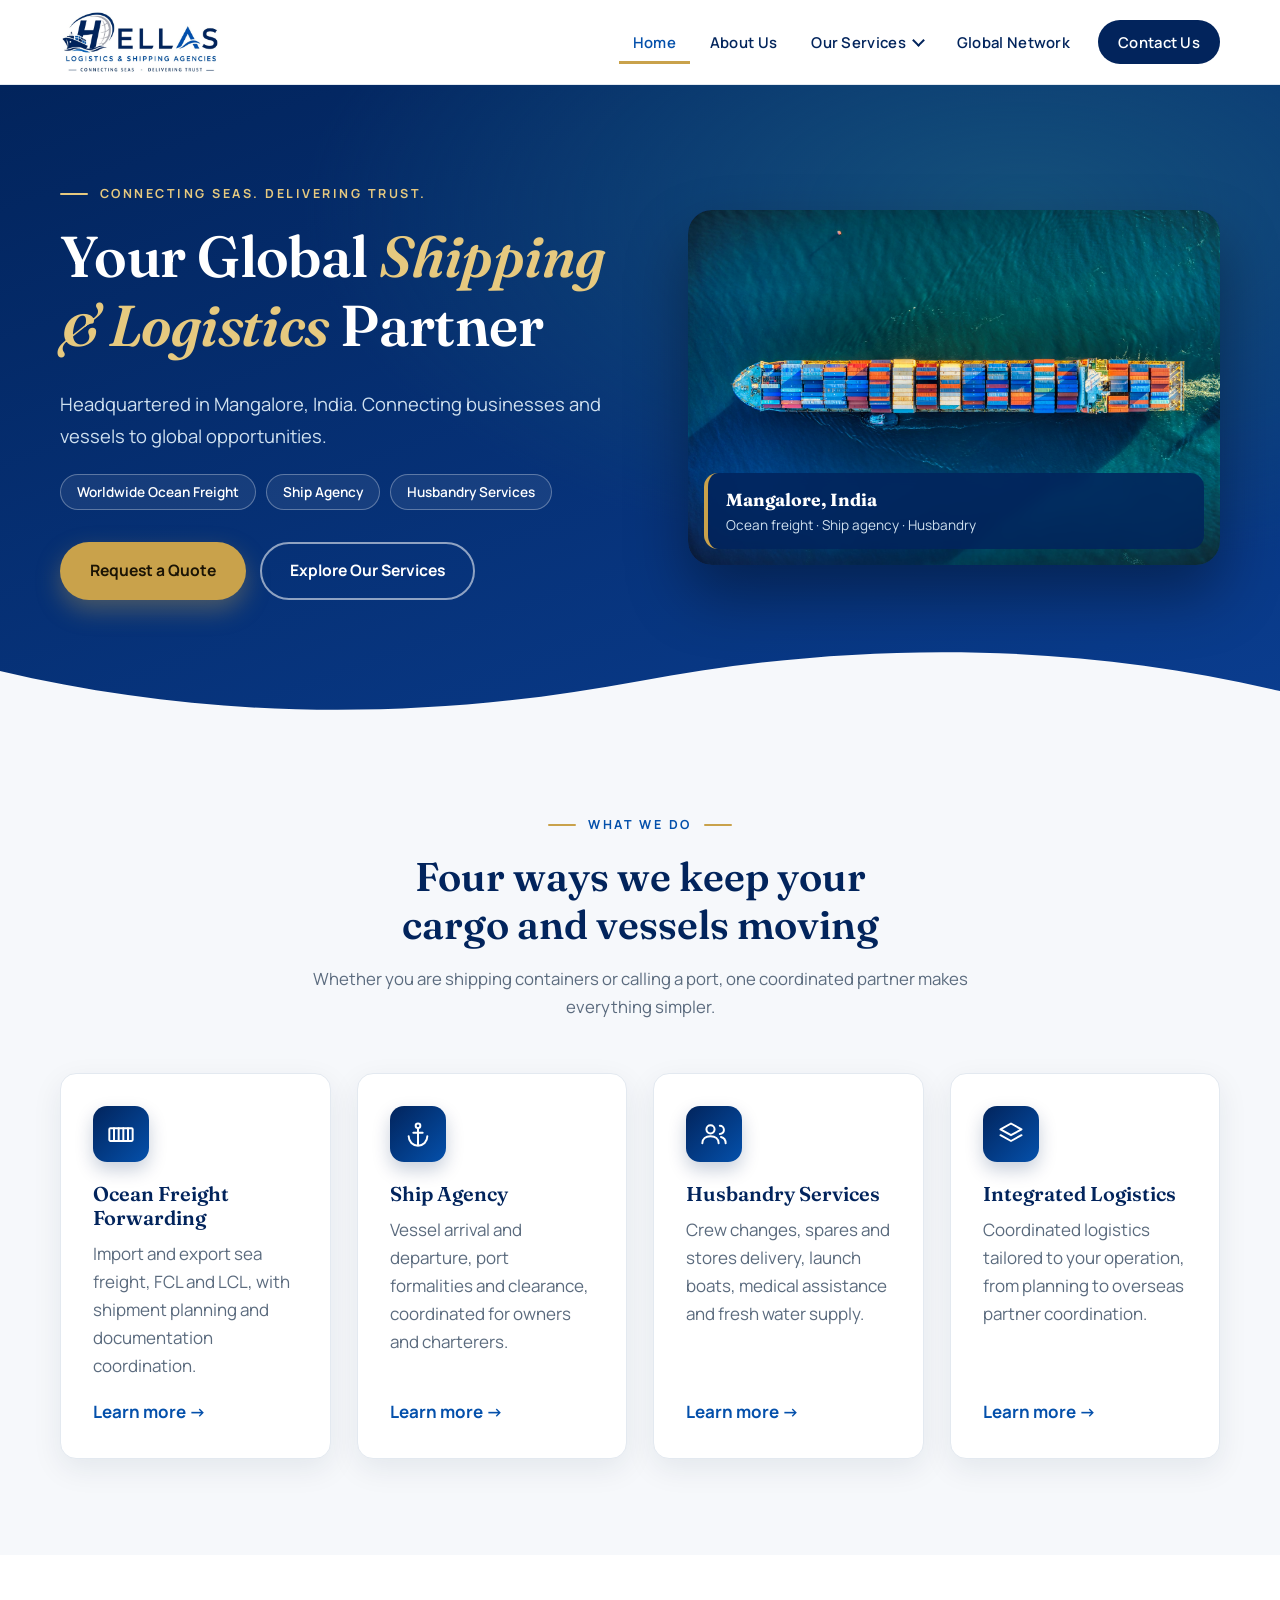
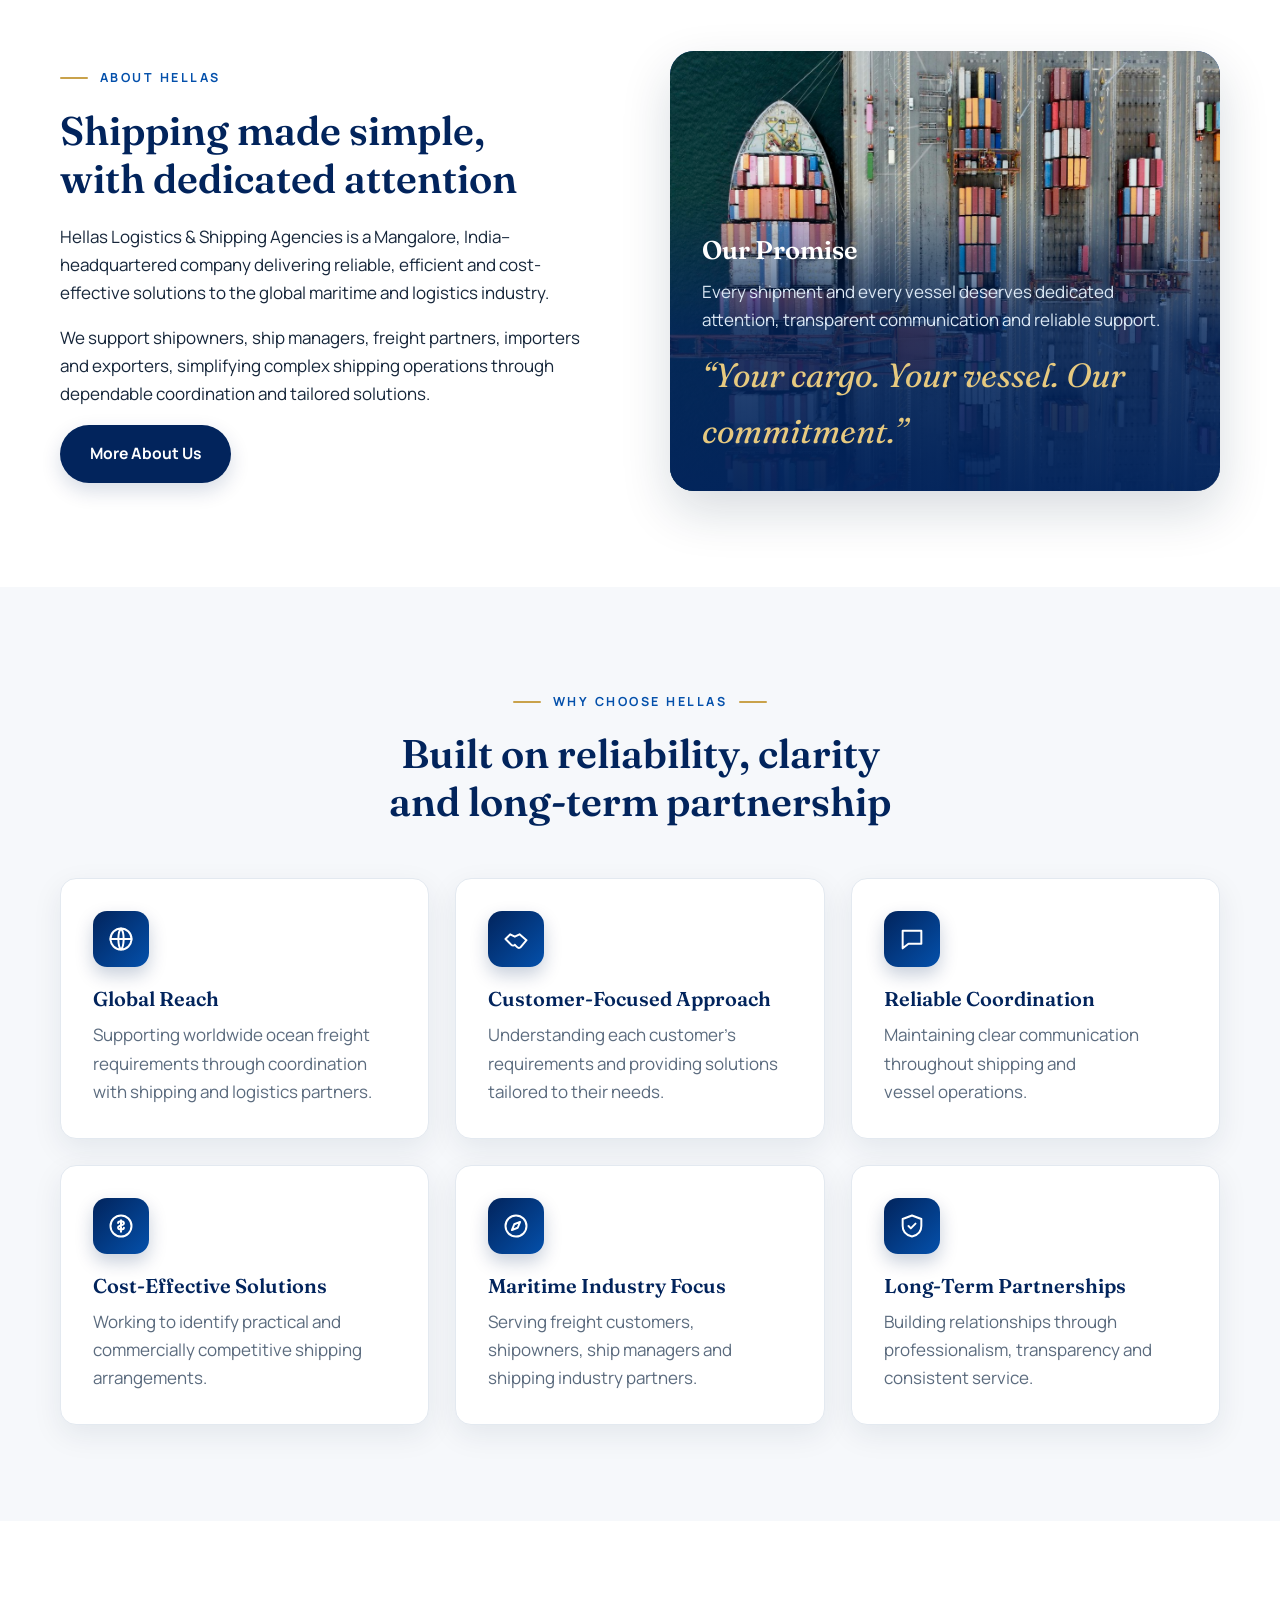
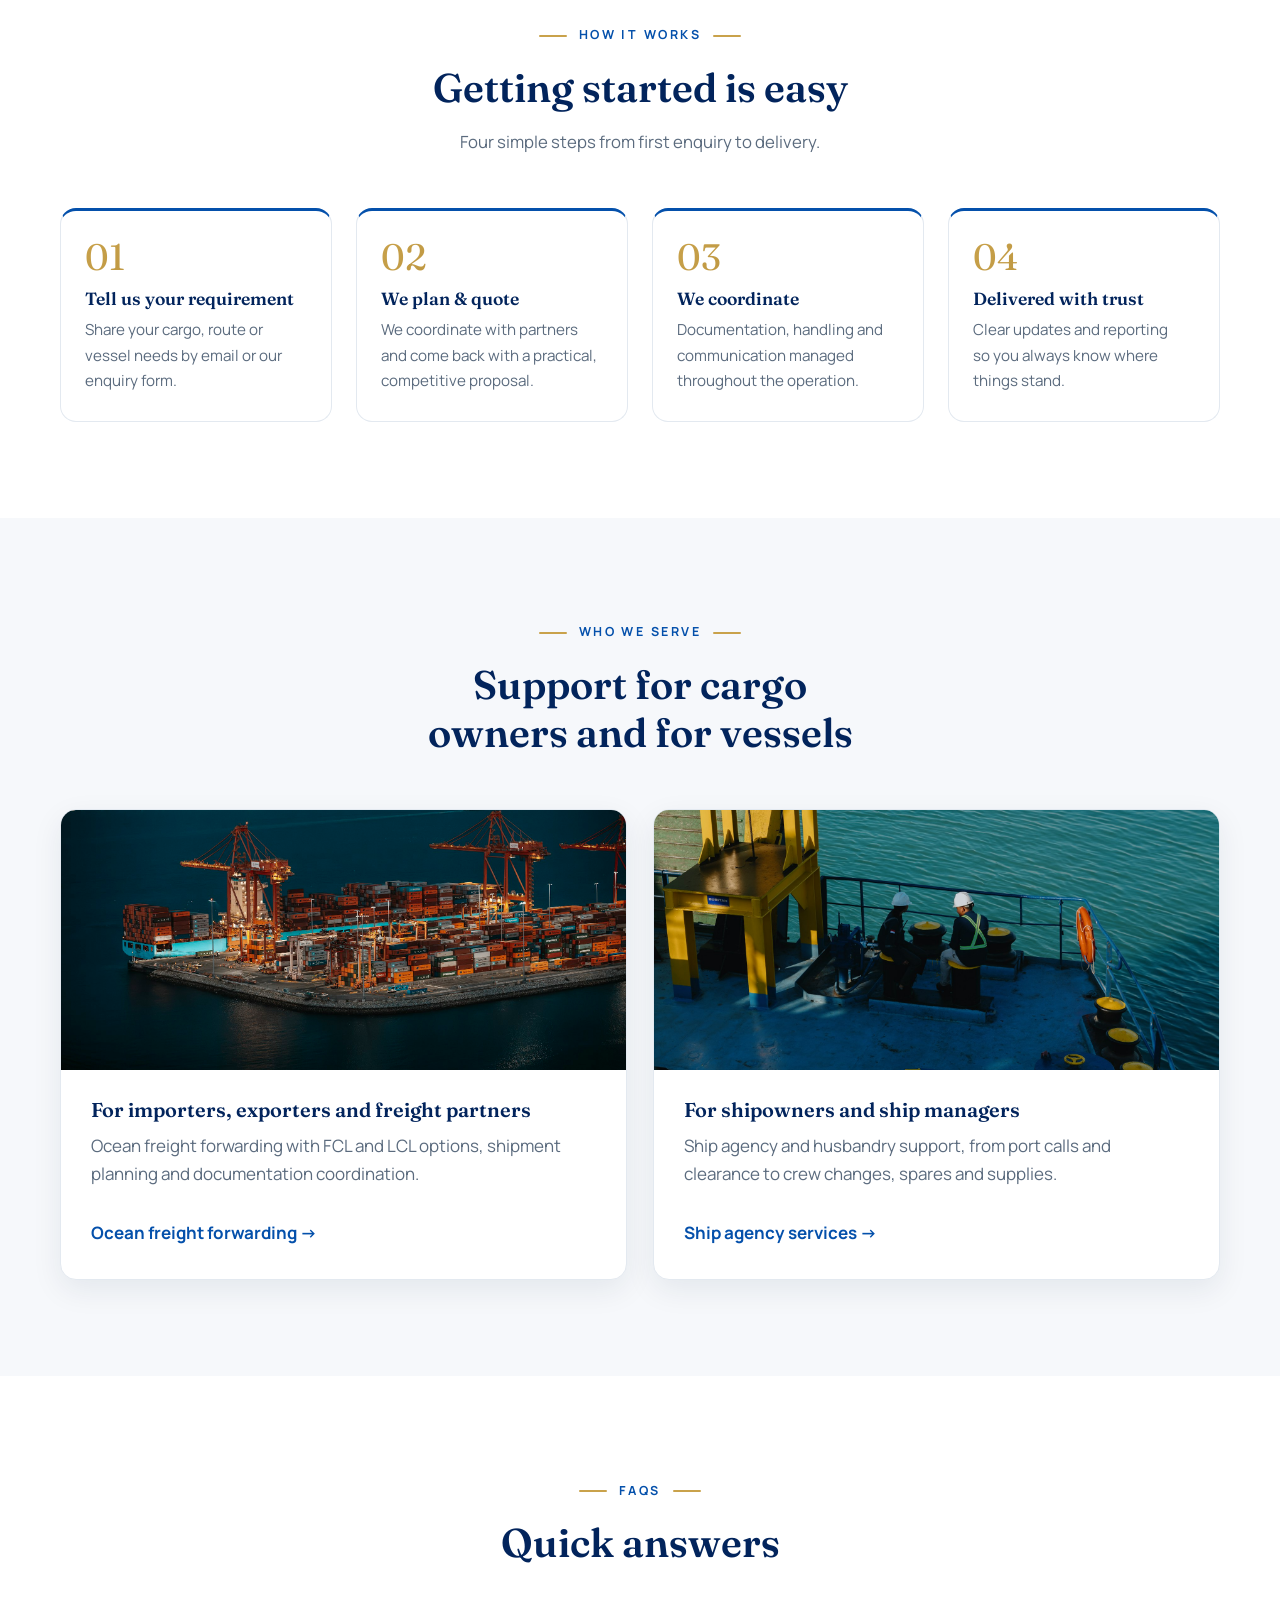
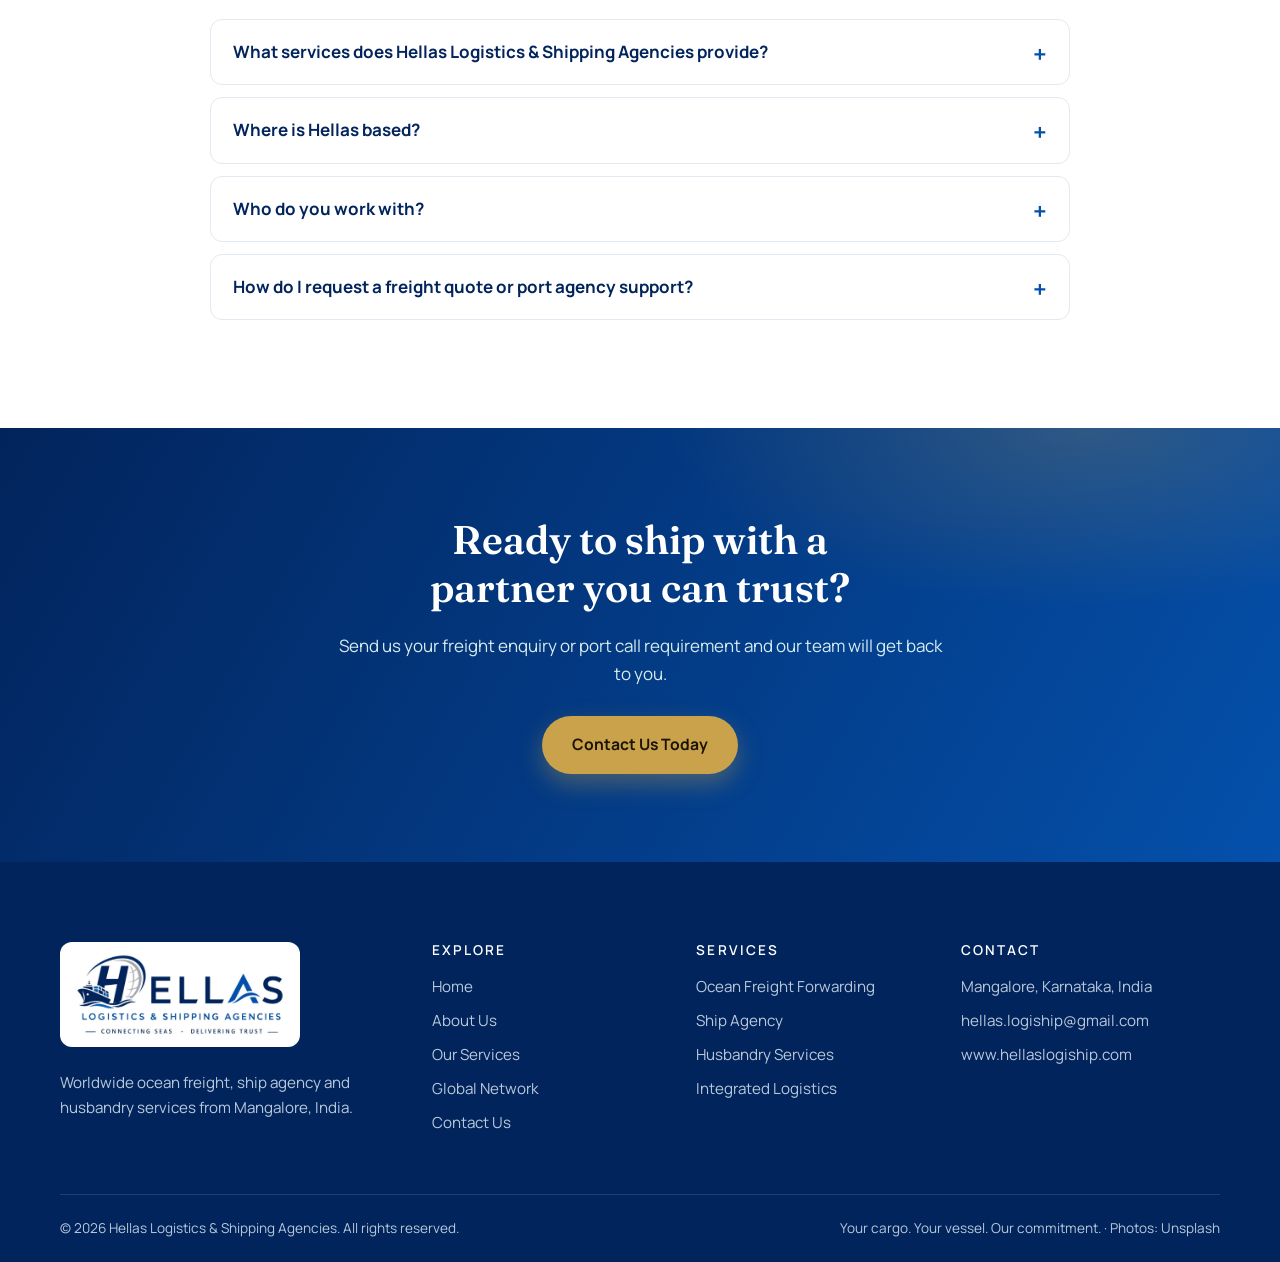
==== index.html @ 3265b964 "UI polish: alignment, header, hero legibility, cards, mobile CTA; fix hidden hero subtitle Co-Author" ====
<!doctype html>
<html lang="en">
<head>
<meta charset="utf-8">
<meta name="viewport" content="width=device-width,initial-scale=1">
<title>Hellas Logistics & Shipping Agencies | Ocean Freight, Ship Agency & Husbandry – Mangalore, India</title>
<meta name="description" content="Hellas Logistics & Shipping Agencies, Mangalore, India: worldwide ocean freight forwarding (FCL/LCL), ship agency and husbandry services for shipowners, importers and exporters.">
<link rel="canonical" href="https://www.hellaslogiship.com/">
<meta name="robots" content="index,follow,max-image-preview:large">
<meta name="theme-color" content="#0a2540">
<meta property="og:type" content="website">
<meta property="og:site_name" content="Hellas Logistics & Shipping Agencies">
<meta property="og:title" content="Hellas Logistics & Shipping Agencies | Ocean Freight, Ship Agency & Husbandry – Mangalore, India">
<meta property="og:description" content="Hellas Logistics & Shipping Agencies, Mangalore, India: worldwide ocean freight forwarding (FCL/LCL), ship agency and husbandry services for shipowners, importers and exporters.">
<meta property="og:url" content="https://www.hellaslogiship.com/">
<meta property="og:image" content="https://www.hellaslogiship.com/assets/og-image.jpg">
<meta name="twitter:card" content="summary_large_image">
<link rel="icon" href="assets/favicon.png" type="image/png">
<link rel="preconnect" href="https://fonts.googleapis.com"><link rel="preconnect" href="https://fonts.gstatic.com" crossorigin>
<link href="https://fonts.googleapis.com/css2?family=Fraunces:ital,opsz,wght@0,9..144,500;0,9..144,600;0,9..144,700;1,9..144,500&family=Manrope:wght@400;500;600;700;800&display=swap" rel="stylesheet">
<link rel="stylesheet" href="assets/styles.css">
<script type="application/ld+json">{"@context": "https://schema.org", "@type": "Organization", "@id": "https://www.hellaslogiship.com/#org", "name": "Hellas Logistics & Shipping Agencies", "alternateName": "Hellas Logiship", "url": "https://www.hellaslogiship.com/", "slogan": "Connecting Seas. Delivering Trust.", "logo": "https://www.hellaslogiship.com/assets/favicon.png", "email": "hellas.logiship@gmail.com", "description": "Mangalore-based ocean freight forwarding, ship agency and husbandry services company supporting shipowners, ship managers, importers and exporters worldwide.", "address": {"@type": "PostalAddress", "addressLocality": "Mangalore", "addressRegion": "Karnataka", "addressCountry": "IN"}, "areaServed": "Worldwide", "contactPoint": {"@type": "ContactPoint", "contactType": "customer service", "email": "hellas.logiship@gmail.com", "availableLanguage": ["English"]}}</script><script type="application/ld+json">{"@context": "https://schema.org", "@type": "WebSite", "name": "Hellas Logistics & Shipping Agencies", "url": "https://www.hellaslogiship.com/"}</script><script type="application/ld+json">{"@context": "https://schema.org", "@type": "FAQPage", "mainEntity": [{"@type": "Question", "name": "What services does Hellas Logistics & Shipping Agencies provide?", "acceptedAnswer": {"@type": "Answer", "text": "We specialise in worldwide ocean freight forwarding, ship agency and husbandry services, along with integrated logistics solutions for importers, exporters, shipowners and ship managers."}}, {"@type": "Question", "name": "Where is Hellas based?", "acceptedAnswer": {"@type": "Answer", "text": "Our headquarters are in Mangalore, Karnataka, India. We support customers worldwide through coordination with shipping lines, freight partners, agents and local service providers."}}, {"@type": "Question", "name": "Who do you work with?", "acceptedAnswer": {"@type": "Answer", "text": "Shipowners, ship managers, freight partners, importers, exporters and businesses with shipping and logistics requirements."}}, {"@type": "Question", "name": "How do I request a freight quote or port agency support?", "acceptedAnswer": {"@type": "Answer", "text": "Use our contact page or email hellas.logiship@gmail.com with details of your cargo or vessel, and our team will respond."}}]}</script>
</head>
<body>
<a class="skip" href="#main">Skip to content</a>
<header class="site-header"><div class="wrap nav">
<a class="brand" href="index.html" aria-label="Hellas Logistics & Shipping Agencies home"><img src="assets/logo.jpg" alt="Hellas Logistics & Shipping Agencies – Connecting Seas. Delivering Trust." width="1000" height="401" class="logo"></a>
<button class="burger" aria-label="Open menu" aria-expanded="false" aria-controls="menu"><span></span><span></span><span></span></button>
<nav aria-label="Main"><ul class="menu" id="menu"><li><a href="index.html" aria-current="page">Home</a></li><li><a href="about.html">About Us</a></li><li class="has-sub"><a href="services.html" aria-haspopup="true">Our Services</a><button class="sub-toggle" type="button" aria-expanded="false" aria-controls="mega-services" aria-label="Show services menu"><svg viewBox="0 0 24 24" width="18" height="18" aria-hidden="true"><path d="M6 9l6 6 6-6" fill="none" stroke="currentColor" stroke-width="2.4" stroke-linecap="round" stroke-linejoin="round"/></svg></button><div class="mega" id="mega-services"><div class="wrap mega-in"><div class="mega-intro"><span class="eyebrow dark">What we do</span><h3>Shipping &amp; maritime services</h3><p>Ocean freight, ship agency and husbandry, coordinated by one dependable partner.</p><a class="link-more" href="services.html">View all services</a></div><div class="mega-grid"><a class="mega-item" href="ocean-freight-forwarding.html"><span class="icon" aria-hidden="true"><svg viewBox="0 0 24 24"><rect x="2" y="7" width="20" height="11" rx="1"/><path d="M6 7v11M10 7v11M14 7v11M18 7v11"/></svg></span><span><b>Ocean Freight Forwarding</b><small>Import and export sea freight, FCL and LCL shipments.</small></span></a><a class="mega-item" href="ship-agency-services.html"><span class="icon" aria-hidden="true"><svg viewBox="0 0 24 24"><circle cx="12" cy="5" r="2"/><path d="M12 7v14M8 11h8M4 14a8 8 0 0016 0"/></svg></span><span><b>Ship Agency Services</b><small>Port calls, clearance and vessel coordination.</small></span></a><a class="mega-item" href="husbandry-services.html"><span class="icon" aria-hidden="true"><svg viewBox="0 0 24 24"><circle cx="9" cy="8" r="3.5"/><path d="M2 20c0-4 3-6 7-6s7 2 7 6M17 5a3.5 3.5 0 010 7M22 20c0-3-2-5-4-5.5"/></svg></span><span><b>Husbandry Services</b><small>Crew changes, spares, stores and vessel supplies.</small></span></a><a class="mega-item" href="integrated-logistics-solutions.html"><span class="icon" aria-hidden="true"><svg viewBox="0 0 24 24"><path d="M12 3l9 5-9 5-9-5z"/><path d="M3 13l9 5 9-5"/></svg></span><span><b>Integrated Logistics</b><small>Planning and coordination tailored to your cargo.</small></span></a></div><div class="mega-cta"><b>Need a quote?</b><p>Tell us about your cargo or vessel and we will respond.</p><a class="btn btn-gold" href="contact.html">Send an Enquiry</a><small>hellas.logiship@gmail.com</small></div></div></div></li><li><a href="global-network.html">Global Network</a></li><li><a href="contact.html" class="cta">Contact Us</a></li></ul></nav>
</div></header>
<main id="main">
<section class="hero"><div class="wrap">
<div>
<span class="eyebrow">Connecting Seas. Delivering Trust.</span>
<h1>Your Global <em>Shipping &amp; Logistics</em> Partner</h1>
<p class="lead">Headquartered in Mangalore, India. Connecting businesses and vessels to global opportunities.</p>
<div class="tags"><span class="tag">Worldwide Ocean Freight</span><span class="tag">Ship Agency</span><span class="tag">Husbandry Services</span></div>
<div class="hero-actions"><a class="btn btn-gold" href="contact.html">Request a Quote</a><a class="btn btn-ghost" href="services.html">Explore Our Services</a></div>
</div>
<figure class="hero-photo"><img src="assets/img/aerial-ship.jpg" alt="Aerial view of a loaded container ship at sea" width="1800" height="1197" fetchpriority="high"><figcaption><b>Mangalore, India</b><span>Ocean freight &middot; Ship agency &middot; Husbandry</span></figcaption></figure>
</div><div class="waves" aria-hidden="true"><svg viewBox="0 0 1440 80" preserveAspectRatio="none"><path d="M0 40c240 50 480 50 720 10s480-40 720 10v20H0z" fill="#f6f8fb"/></svg></div></section>

<section><div class="wrap">
<div class="sec-head reveal"><span class="eyebrow dark">What we do</span><h2>Four ways we keep your cargo and vessels moving</h2><p>Whether you are shipping containers or calling a port, one coordinated partner makes everything simpler.</p></div>
<div class="grid g4">
<article class="card reveal"><span class="icon" aria-hidden="true"><svg viewBox="0 0 24 24"><rect x="2" y="7" width="20" height="11" rx="1"/><path d="M6 7v11M10 7v11M14 7v11M18 7v11"/></svg></span><h3>Ocean Freight Forwarding</h3><p>Import and export sea freight, FCL and LCL, with shipment planning and documentation coordination.</p><a class="link-more" href="ocean-freight-forwarding.html">Learn more</a></article>
<article class="card reveal"><span class="icon" aria-hidden="true"><svg viewBox="0 0 24 24"><circle cx="12" cy="5" r="2"/><path d="M12 7v14M8 11h8M4 14a8 8 0 0016 0"/></svg></span><h3>Ship Agency</h3><p>Vessel arrival and departure, port formalities and clearance, coordinated for owners and charterers.</p><a class="link-more" href="ship-agency-services.html">Learn more</a></article>
<article class="card reveal"><span class="icon" aria-hidden="true"><svg viewBox="0 0 24 24"><circle cx="9" cy="8" r="3.5"/><path d="M2 20c0-4 3-6 7-6s7 2 7 6M17 5a3.5 3.5 0 010 7M22 20c0-3-2-5-4-5.5"/></svg></span><h3>Husbandry Services</h3><p>Crew changes, spares and stores delivery, launch boats, medical assistance and fresh water supply.</p><a class="link-more" href="husbandry-services.html">Learn more</a></article>
<article class="card reveal"><span class="icon" aria-hidden="true"><svg viewBox="0 0 24 24"><path d="M12 3l9 5-9 5-9-5z"/><path d="M3 13l9 5 9-5"/></svg></span><h3>Integrated Logistics</h3><p>Coordinated logistics tailored to your operation, from planning to overseas partner coordination.</p><a class="link-more" href="integrated-logistics-solutions.html">Learn more</a></article>
</div></div></section>

<section class="alt"><div class="wrap split">
<div class="reveal"><span class="eyebrow dark">About Hellas</span><h2>Shipping made simple, with dedicated attention</h2>
<p>Hellas Logistics &amp; Shipping Agencies is a Mangalore, India&ndash;headquartered company delivering reliable, efficient and cost-effective solutions to the global maritime and logistics industry.</p>
<p>We support shipowners, ship managers, freight partners, importers and exporters, simplifying complex shipping operations through dependable coordination and tailored solutions.</p>
<a class="btn btn-navy" href="about.html">More About Us</a></div>
<figure class="photo-card reveal"><img loading="lazy" src="assets/img/port-colourful.jpg" alt="Container ship loaded with colourful containers at a busy port" width="1800" height="1200"><figcaption><h3>Our Promise</h3><p>Every shipment and every vessel deserves dedicated attention, transparent communication and reliable support.</p><div class="quote" style="margin:14px 0 0">&ldquo;Your cargo. Your vessel. Our commitment.&rdquo;</div></figcaption></figure>
</div></section>

<section><div class="wrap">
<div class="sec-head reveal"><span class="eyebrow dark">Why choose Hellas</span><h2>Built on reliability, clarity and long-term partnership</h2></div>
<div class="grid g3">
<div class="card reveal"><span class="icon" aria-hidden="true"><svg viewBox="0 0 24 24"><circle cx="12" cy="12" r="9"/><path d="M3 12h18M12 3c3 3 3 15 0 18M12 3c-3 3-3 15 0 18"/></svg></span><h3>Global Reach</h3><p>Supporting worldwide ocean freight requirements through coordination with shipping and logistics partners.</p></div>
<div class="card reveal"><span class="icon" aria-hidden="true"><svg viewBox="0 0 24 24"><path d="M3 12l4-4 4 2 4-2 6 5M3 12l5 5a2 2 0 003 0M11 17l2 2a2 2 0 003 0l5-6"/></svg></span><h3>Customer-Focused Approach</h3><p>Understanding each customer&rsquo;s requirements and providing solutions tailored to their needs.</p></div>
<div class="card reveal"><span class="icon" aria-hidden="true"><svg viewBox="0 0 24 24"><path d="M4 5h16v11H9l-5 4z"/></svg></span><h3>Reliable Coordination</h3><p>Maintaining clear communication throughout shipping and vessel operations.</p></div>
<div class="card reveal"><span class="icon" aria-hidden="true"><svg viewBox="0 0 24 24"><circle cx="12" cy="12" r="9"/><path d="M12 7v10M9.5 9.5c0-1 1-1.5 2.5-1.5s2.5.7 2.5 1.7-1 1.5-2.5 1.8-2.5.8-2.5 1.8 1 1.7 2.5 1.7 2.5-.5 2.5-1.5"/></svg></span><h3>Cost-Effective Solutions</h3><p>Working to identify practical and commercially competitive shipping arrangements.</p></div>
<div class="card reveal"><span class="icon" aria-hidden="true"><svg viewBox="0 0 24 24"><circle cx="12" cy="12" r="9"/><path d="M15.5 8.5l-2 5-5 2 2-5z"/></svg></span><h3>Maritime Industry Focus</h3><p>Serving freight customers, shipowners, ship managers and shipping industry partners.</p></div>
<div class="card reveal"><span class="icon" aria-hidden="true"><svg viewBox="0 0 24 24"><path d="M12 3l8 3v6c0 5-3.5 8-8 9-4.5-1-8-4-8-9V6z"/><path d="M9 12l2 2 4-4"/></svg></span><h3>Long-Term Partnerships</h3><p>Building relationships through professionalism, transparency and consistent service.</p></div>
</div></div></section>

<section class="alt"><div class="wrap">
<div class="sec-head reveal"><span class="eyebrow dark">How it works</span><h2>Getting started is easy</h2><p>Four simple steps from first enquiry to delivery.</p></div>
<div class="steps">
<div class="step reveal"><h3>Tell us your requirement</h3><p>Share your cargo, route or vessel needs by email or our enquiry form.</p></div>
<div class="step reveal"><h3>We plan &amp; quote</h3><p>We coordinate with partners and come back with a practical, competitive proposal.</p></div>
<div class="step reveal"><h3>We coordinate</h3><p>Documentation, handling and communication managed throughout the operation.</p></div>
<div class="step reveal"><h3>Delivered with trust</h3><p>Clear updates and reporting so you always know where things stand.</p></div>
</div></div></section>

<section><div class="wrap">
<div class="sec-head reveal"><span class="eyebrow dark">Who we serve</span><h2>Support for cargo owners and for vessels</h2></div>
<div class="grid g2">
<article class="img-card reveal"><img loading="lazy" src="assets/img/port-cranes.jpg" alt="Container terminal with cranes and stacked containers" width="1800" height="1125"><div class="body"><h3>For importers, exporters and freight partners</h3><p>Ocean freight forwarding with FCL and LCL options, shipment planning and documentation coordination.</p><a class="link-more" href="ocean-freight-forwarding.html">Ocean freight forwarding</a></div></article>
<article class="img-card reveal"><img loading="lazy" src="assets/img/deck-crew.jpg" alt="Crew members on the deck of a vessel at sea" width="1800" height="2400" style="object-position:center 50%"><div class="body"><h3>For shipowners and ship managers</h3><p>Ship agency and husbandry support, from port calls and clearance to crew changes, spares and supplies.</p><a class="link-more" href="ship-agency-services.html">Ship agency services</a></div></article>
</div></div></section>
<section class="alt"><div class="wrap" style="max-width:860px"><div class="sec-head reveal"><span class="eyebrow dark">FAQs</span><h2>Quick answers</h2></div><details class="faq reveal"><summary>What services does Hellas Logistics &amp; Shipping Agencies provide?</summary><p>We specialise in worldwide ocean freight forwarding, ship agency and husbandry services, along with integrated logistics solutions for importers, exporters, shipowners and ship managers.</p></details><details class="faq reveal"><summary>Where is Hellas based?</summary><p>Our headquarters are in Mangalore, Karnataka, India. We support customers worldwide through coordination with shipping lines, freight partners, agents and local service providers.</p></details><details class="faq reveal"><summary>Who do you work with?</summary><p>Shipowners, ship managers, freight partners, importers, exporters and businesses with shipping and logistics requirements.</p></details><details class="faq reveal"><summary>How do I request a freight quote or port agency support?</summary><p>Use our contact page or email hellas.logiship@gmail.com with details of your cargo or vessel, and our team will respond.</p></details></div></section>
<section class="banner"><div class="wrap reveal"><h2>Ready to ship with a partner you can trust?</h2><p>Send us your freight enquiry or port call requirement and our team will get back to you.</p><a class="btn btn-gold" href="contact.html">Contact Us Today</a></div></section>

</main>
<footer class="site-footer"><div class="wrap">
<div class="footer-grid">
<div class="footer-brand"><img src="assets/logo.jpg" alt="Hellas Logistics & Shipping Agencies" width="1000" height="401" class="logo-foot" loading="lazy"><p>Worldwide ocean freight, ship agency and husbandry services from Mangalore, India.</p></div>
<div><h4>Explore</h4><ul><li><a href="index.html">Home</a></li><li><a href="about.html">About Us</a></li><li><a href="services.html">Our Services</a></li><li><a href="global-network.html">Global Network</a></li><li><a href="contact.html">Contact Us</a></li></ul></div>
<div><h4>Services</h4><ul><li><a href="ocean-freight-forwarding.html">Ocean Freight Forwarding</a></li><li><a href="ship-agency-services.html">Ship Agency</a></li><li><a href="husbandry-services.html">Husbandry Services</a></li><li><a href="integrated-logistics-solutions.html">Integrated Logistics</a></li></ul></div>
<div><h4>Contact</h4><ul><li>Mangalore, Karnataka, India</li><li><a href="mailto:hellas.logiship@gmail.com">hellas.logiship@gmail.com</a></li><li><a href="https://www.hellaslogiship.com">www.hellaslogiship.com</a></li></ul></div>
</div>
<div class="footer-bottom"><span>&copy; <span id="yr">2026</span> Hellas Logistics & Shipping Agencies. All rights reserved.</span><span>Your cargo. Your vessel. Our commitment. &middot; Photos: <a href="https://unsplash.com" rel="noopener">Unsplash</a></span></div>
</div></footer>
<a class="float-cta" href="contact.html">Request a Quote</a>
<script src="assets/main.js" defer></script>
</body></html>
---- assets/styles.css ----
:root{
  --navy:#02245c;--navy-2:#0a3d8f;--ink:#16263a;--muted:#5b6b7e;
  --teal:#0450ab;--teal-d:#0450ab;--gold:#c9a24b;--gold-l:#e6c97f;
  --bg:#f6f8fb;--card:#fff;--line:#e3e9f0;
  --radius:16px;--shadow:0 10px 30px rgba(10,37,64,.08);--shadow-lg:0 20px 50px rgba(10,37,64,.16);
  --serif:'Fraunces',Georgia,serif;--sans:'Manrope',system-ui,-apple-system,'Segoe UI',Roboto,sans-serif;
}
*{box-sizing:border-box}
html{scroll-behavior:smooth}
body{margin:0;font-family:var(--sans);color:var(--ink);background:var(--bg);line-height:1.65;font-size:17px;-webkit-font-smoothing:antialiased}
img,svg{max-width:100%}
a{color:var(--teal-d);text-decoration:none}
a:hover{text-decoration:underline}
h1,h2,h3,h4{font-family:var(--serif);color:var(--navy);line-height:1.2;margin:0 0 .5em;font-weight:600}
h1{font-size:clamp(2.2rem,5vw,3.6rem)}
h2{font-size:clamp(1.7rem,3.2vw,2.5rem)}
h3{font-size:1.25rem}
p{margin:0 0 1em}
.wrap{width:min(1160px,100% - 40px);margin-inline:auto}
.skip{position:absolute;left:-999px;top:0;background:var(--gold);color:#000;padding:10px 16px;z-index:100}
.skip:focus{left:10px;top:10px}
:focus-visible{outline:3px solid var(--gold);outline-offset:3px;border-radius:4px}

/* Header */
.site-header{position:sticky;top:0;z-index:50;background:rgba(255,255,255,.94);backdrop-filter:blur(10px);border-bottom:1px solid var(--line)}
.nav{display:flex;align-items:center;justify-content:space-between;height:76px;gap:20px}
.brand{display:flex;align-items:center;gap:12px;color:var(--navy);text-decoration:none!important}
.brand-text{display:flex;flex-direction:column;line-height:1.1}
.brand-text b{font-family:var(--serif);font-size:1.35rem;letter-spacing:.14em;font-weight:700}
.brand-text small{font-size:.66rem;letter-spacing:.12em;text-transform:uppercase;color:var(--muted);margin-top:3px}
.menu{display:flex;align-items:center;gap:6px;list-style:none;margin:0;padding:0}
.menu a{display:block;padding:10px 14px;color:var(--navy);font-weight:600;font-size:.93rem;border-radius:8px;letter-spacing:.02em}
.menu a:hover{background:var(--bg);text-decoration:none}
.menu a[aria-current=page]{color:var(--teal-d);box-shadow:inset 0 -3px 0 var(--gold);border-radius:0}
.menu .cta{background:var(--navy);color:#fff;margin-left:8px;border-radius:999px;padding:10px 20px}
.menu .cta:hover{background:var(--teal-d);color:#fff}
.menu .cta[aria-current=page]{box-shadow:none;color:#fff;border-radius:999px}
.burger{display:none;background:none;border:0;padding:10px;cursor:pointer}
.burger span{display:block;width:26px;height:2px;background:var(--navy);margin:6px 0;transition:.3s}

/* Buttons */
.btn{display:inline-flex;align-items:center;gap:10px;padding:14px 28px;border-radius:999px;font-weight:700;font-size:.98rem;border:2px solid transparent;cursor:pointer;font-family:inherit;transition:.25s;text-decoration:none!important}
.btn-gold{background:var(--gold);color:#1b1405}
.btn-gold:hover{background:var(--gold-l);transform:translateY(-2px)}
.btn-ghost{border-color:rgba(255,255,255,.55);color:#fff}
.btn-ghost:hover{background:rgba(255,255,255,.12)}
.btn-navy{background:var(--navy);color:#fff}
.btn-navy:hover{background:var(--teal-d);transform:translateY(-2px)}

/* Hero */
.hero{position:relative;overflow:hidden;color:#fff;background:radial-gradient(1200px 600px at 80% 20%,#14507a 0,transparent 60%),linear-gradient(160deg,var(--navy) 0,var(--navy-2) 100%)}
.hero .wrap{display:grid;grid-template-columns:1.05fr .95fr;gap:40px;align-items:center;padding:90px 0 110px;position:relative;z-index:2}
.hero h1{color:#fff}
.hero h1 em{font-style:italic;color:var(--gold-l)}
.eyebrow{display:inline-block;font-size:.78rem;letter-spacing:.2em;text-transform:uppercase;font-weight:700;color:var(--gold-l);margin-bottom:18px}
.eyebrow.dark{color:var(--teal-d)}
.hero .lead{font-size:1.1rem;color:#cfe0ef;max-width:560px}
.hero .tags{display:flex;flex-wrap:wrap;gap:10px;margin:22px 0 32px}
.tag{border:1px solid rgba(255,255,255,.3);border-radius:999px;padding:6px 16px;font-size:.85rem;font-weight:600;color:#fff;background:rgba(255,255,255,.07)}
.hero-actions{display:flex;flex-wrap:wrap;gap:14px}
.hero-art{filter:drop-shadow(0 30px 40px rgba(0,0,0,.35))}
.waves{position:absolute;left:0;right:0;bottom:-1px;line-height:0;z-index:3}
.waves svg{width:100%;height:80px;display:block}
.page-hero{padding:70px 0 100px}
.page-hero .wrap{display:block;padding:70px 0 100px}
.page-hero p{max-width:680px;color:#cfe0ef;font-size:1.12rem}

/* Sections */
section{padding:88px 0}
.alt{background:#fff}
.sec-head{max-width:720px;margin:0 auto 52px;text-align:center}
.sec-head p{color:var(--muted)}
.grid{display:grid;gap:26px}
.g2{grid-template-columns:repeat(2,1fr)}
.g3{grid-template-columns:repeat(3,1fr)}
.g4{grid-template-columns:repeat(4,1fr)}
.card{background:var(--card);border:1px solid var(--line);border-radius:var(--radius);padding:32px;box-shadow:var(--shadow);transition:.3s}
.card:hover{transform:translateY(-6px);box-shadow:var(--shadow-lg)}
.card p{color:var(--muted);margin:0}
.icon{width:56px;height:56px;border-radius:14px;display:grid;place-items:center;background:linear-gradient(135deg,var(--navy),var(--teal-d));color:#fff;margin-bottom:20px}
.icon svg{width:28px;height:28px;stroke:currentColor;fill:none;stroke-width:1.7;stroke-linecap:round;stroke-linejoin:round}
.link-more{display:inline-block;margin-top:16px;font-weight:700}
.link-more::after{content:" →"}

/* Intro split */
.split{display:grid;grid-template-columns:1fr 1fr;gap:60px;align-items:center}
.panel{background:linear-gradient(160deg,var(--navy),var(--navy-2));color:#fff;border-radius:24px;padding:44px;box-shadow:var(--shadow-lg);position:relative;overflow:hidden}
.panel h3{color:#fff;font-size:1.6rem}
.panel p{color:#cfe0ef}
.panel::after{content:"";position:absolute;right:-60px;bottom:-60px;width:220px;height:220px;border-radius:50%;border:30px solid rgba(201,162,75,.18)}
.check{list-style:none;padding:0;margin:0}
.check li{position:relative;padding:9px 0 9px 34px;border-bottom:1px solid var(--line)}
.check li:last-child{border:0}
.check li::before{content:"";position:absolute;left:0;top:14px;width:20px;height:20px;border-radius:50%;background:var(--teal) url("data:image/svg+xml,%3Csvg xmlns='http://www.w3.org/2000/svg' viewBox='0 0 20 20'%3E%3Cpath d='M5 10.5l3.2 3.2L15 7' fill='none' stroke='white' stroke-width='2.2' stroke-linecap='round' stroke-linejoin='round'/%3E%3C/svg%3E") center/contain no-repeat}

/* Service blocks */
.svc{display:grid;grid-template-columns:.8fr 1.2fr;gap:50px;padding:56px 0;border-top:1px solid var(--line);align-items:start}
.svc:first-of-type{border-top:0}
.svc .letter{font-family:var(--serif);font-size:4.5rem;line-height:1;color:var(--gold);opacity:.9}
.note{background:#fff7e3;border-left:4px solid var(--gold);padding:14px 18px;border-radius:8px;font-size:.92rem;color:#5b4a1d;margin-top:18px}

/* Process */
.steps{counter-reset:s;display:grid;grid-template-columns:repeat(4,1fr);gap:24px}
.step{counter-increment:s;position:relative;padding:28px 24px;background:#fff;border:1px solid var(--line);border-radius:var(--radius)}
.step::before{content:counter(s,decimal-leading-zero);font-family:var(--serif);font-size:2.3rem;color:var(--gold);display:block;line-height:1;margin-bottom:12px}
.step h3{font-size:1.1rem}
.step p{margin:0;color:var(--muted);font-size:.95rem}

/* Banner */
.banner{background:linear-gradient(120deg,var(--navy),var(--teal-d));color:#fff;text-align:center;padding:80px 0}
.banner h2{color:#fff}
.banner p{color:#d6ecf0;max-width:620px;margin:0 auto 28px}
.quote{font-family:var(--serif);font-style:italic;font-size:clamp(1.4rem,3vw,2.1rem);color:var(--gold-l);margin-bottom:18px}

/* Contact */
.contact-grid{display:grid;grid-template-columns:.9fr 1.1fr;gap:44px}
.info-item{display:flex;gap:16px;margin-bottom:26px}
.info-item .icon{flex:none;margin:0;width:48px;height:48px}
.info-item h3{font-size:1rem;margin-bottom:2px;font-family:var(--sans);font-weight:700}
.info-item p{margin:0;color:var(--muted)}
form label{display:block;font-weight:700;font-size:.9rem;margin-bottom:6px;color:var(--navy)}
form .row{display:grid;grid-template-columns:1fr 1fr;gap:18px}
form .f{margin-bottom:18px}
input,select,textarea{width:100%;padding:13px 15px;border:1.5px solid var(--line);border-radius:10px;font:inherit;background:#fbfcfe;color:var(--ink);transition:.2s}
input:focus,select:focus,textarea:focus{outline:none;border-color:var(--teal);box-shadow:0 0 0 4px rgba(14,154,167,.15)}
textarea{min-height:140px;resize:vertical}
.hp{position:absolute;left:-9999px}
.form-note{font-size:.88rem;color:var(--muted);margin-top:12px}

/* Footer */
.site-footer{background:var(--navy);color:#b9c9da;padding:70px 0 0;font-size:.95rem}
.footer-grid{display:grid;grid-template-columns:1.5fr 1fr 1fr 1.2fr;gap:40px;padding-bottom:50px}
.site-footer h4{color:#fff;font-family:var(--sans);font-size:.85rem;letter-spacing:.15em;text-transform:uppercase;margin-bottom:16px}
.site-footer a{color:#b9c9da}
.site-footer a:hover{color:var(--gold-l)}
.site-footer ul{list-style:none;padding:0;margin:0}
.site-footer li{margin-bottom:9px}
.footer-brand b{font-family:var(--serif);color:#fff;font-size:1.4rem;letter-spacing:.14em}
.footer-bottom{border-top:1px solid rgba(255,255,255,.12);padding:22px 0;display:flex;justify-content:space-between;flex-wrap:wrap;gap:10px;font-size:.85rem}

/* Map */
.map-box{background:linear-gradient(160deg,#0a2540,#0f3460);border-radius:24px;padding:20px;box-shadow:var(--shadow-lg)}
.routes{display:flex;flex-wrap:wrap;gap:10px;margin-top:20px}
.pill{background:#eaf6f8;color:var(--teal-d);font-weight:700;font-size:.88rem;padding:7px 16px;border-radius:999px}

/* Reveal */
.reveal{opacity:0;transform:translateY(24px);transition:opacity .7s,transform .7s}
.reveal.in{opacity:1;transform:none}
@media (prefers-reduced-motion:reduce){.reveal{opacity:1;transform:none;transition:none}html{scroll-behavior:auto}.card{transition:none}}

@media (max-width:960px){
  .hero .wrap,.split,.contact-grid,.svc{grid-template-columns:1fr}
  .hero .wrap{padding:60px 0 90px}
  .hero-art{order:-1;max-width:420px;margin:auto}
  .g3,.g4,.steps{grid-template-columns:repeat(2,1fr)}
  .footer-grid{grid-template-columns:1fr 1fr}
  .svc{gap:20px;padding:40px 0}
}
@media (max-width:860px){
  .burger{display:block}
  .menu{position:absolute;top:76px;left:0;right:0;background:#fff;flex-direction:column;align-items:stretch;padding:12px 20px 22px;border-bottom:1px solid var(--line);box-shadow:var(--shadow);display:none}
  .menu.open{display:flex}
  .menu a[aria-current=page]{box-shadow:none;background:var(--bg)}
  .menu .cta{margin:8px 0 0;text-align:center}
}
@media (max-width:620px){
  body{font-size:16px}
  section{padding:60px 0}
  .g2,.g3,.g4,.steps,form .row,.footer-grid{grid-template-columns:1fr}
  .brand-text small{display:none}
  .card,.panel{padding:26px}
}

.logo{height:56px;width:auto;display:block}
.logo-foot{width:240px;height:auto;background:#fff;border-radius:12px;padding:10px 14px;margin-bottom:16px}
@media(max-width:620px){.logo{height:44px}}
.nav{height:88px}.logo{height:68px}.menu{top:88px}
@media(max-width:860px){.menu{top:88px}}
@media(max-width:620px){.logo{height:52px}.nav{height:76px}}

/* Dropdown + FAQ */
.has-sub{position:relative}

.faq{background:#fff;border:1px solid var(--line);border-radius:12px;margin-bottom:12px;padding:0 22px}
.faq summary{cursor:pointer;font-weight:700;padding:18px 0;color:var(--navy);list-style:none;position:relative;padding-right:30px}
.faq summary::-webkit-details-marker{display:none}
.faq summary::after{content:"+";position:absolute;right:0;top:14px;font-size:1.5rem;color:var(--teal)}
.faq[open] summary::after{content:"–"}
.faq p{color:var(--muted);padding-bottom:18px;margin:0}

/* Mega menu */
.has-sub{position:static}
.has-sub>a::after{content:"";display:inline-block;width:7px;height:7px;margin:0 0 3px 8px;border-right:2px solid currentColor;border-bottom:2px solid currentColor;transform:rotate(45deg);transition:.25s}
.has-sub:hover>a::after,.has-sub.open>a::after{transform:rotate(-135deg);margin-bottom:-2px}
.sub-toggle{display:none}
.mega{position:absolute;left:0;right:0;top:100%;background:#fff;border-top:1px solid var(--line);border-bottom:3px solid var(--gold);box-shadow:0 30px 60px rgba(10,37,64,.18);opacity:0;visibility:hidden;transform:translateY(10px);transition:opacity .22s,transform .22s,visibility .22s;z-index:60}
.has-sub:hover>.mega,.has-sub:focus-within>.mega,.has-sub.open>.mega{opacity:1;visibility:visible;transform:none}
.mega-in{display:grid;grid-template-columns:1fr 1.9fr 1fr;gap:36px;padding:34px 0 38px;align-items:stretch}
.mega-intro h3{font-size:1.45rem;margin-bottom:10px}
.mega-intro p{color:var(--muted);font-size:.95rem}
.mega-grid{display:grid;grid-template-columns:1fr 1fr;gap:8px}
.menu .mega-item{display:flex;gap:14px;align-items:flex-start;padding:14px;border-radius:12px;color:var(--navy);box-shadow:none;border:1px solid transparent;transition:.2s;white-space:normal}
.menu .mega-item:hover{background:var(--bg);border-color:var(--line);text-decoration:none;transform:translateX(3px)}
.menu .mega-item[aria-current=page]{background:var(--bg);box-shadow:none;border-radius:12px}
.mega-item .icon{flex:none;margin:0;width:44px;height:44px;border-radius:12px}
.mega-item .icon svg{width:22px;height:22px}
.mega-item span{display:flex;flex-direction:column}
.mega-item b{font-size:.98rem;font-weight:700;line-height:1.3}
.mega-item small{color:var(--muted);font-size:.84rem;font-weight:500;margin-top:3px;line-height:1.45}
.mega-cta{background:linear-gradient(160deg,var(--navy),var(--navy-2));color:#fff;border-radius:16px;padding:26px;display:flex;flex-direction:column;gap:10px}
.mega-cta b{font-family:var(--serif);font-size:1.3rem}
.mega-cta p{color:#cfe0ef;font-size:.92rem;margin:0}
.mega-cta .btn{padding:11px 20px;font-size:.9rem;justify-content:center;margin-top:4px}
.mega-cta small{color:#9fb6cf;text-align:center}
.menu .mega .btn-gold{color:#1b1405;margin:0}
.menu .mega .link-more{display:inline-block;padding:0;font-size:.95rem;color:var(--teal-d)}
.menu .mega .link-more:hover{background:none;text-decoration:underline}
@media(max-width:1020px){.mega-in{grid-template-columns:1fr 1.6fr;}.mega-cta{display:none}}
@media(max-width:860px){
  .has-sub{position:relative}
  .has-sub>a::after{display:none}
  .sub-toggle{display:flex;align-items:center;justify-content:center;position:absolute;right:0;top:0;width:48px;height:44px;background:none;border:0;color:var(--navy);cursor:pointer}
  .sub-toggle svg{transition:.25s}
  .has-sub.open .sub-toggle svg{transform:rotate(180deg)}
  .mega{position:static;opacity:1;visibility:visible;transform:none;box-shadow:none;border:0;display:none;background:var(--bg);border-radius:12px;margin:4px 0 8px}
  .has-sub:hover>.mega,.has-sub:focus-within>.mega{display:none;opacity:1}
  .has-sub.open>.mega{display:block}
  .mega-in{display:block;width:auto;padding:10px}
  .mega-intro,.mega-cta{display:none}
  .mega-grid{grid-template-columns:1fr}
  .menu .mega-item{padding:10px}
  .mega-item small{display:none}
}

/* Photography */
.hero-photo{margin:0;position:relative;border-radius:24px;overflow:hidden;box-shadow:0 30px 60px rgba(0,0,0,.35);aspect-ratio:3/2;background:var(--navy-2)}
.hero-photo img{width:100%;height:100%;object-fit:cover;display:block}
.hero-photo figcaption{position:absolute;left:16px;right:16px;bottom:16px;background:rgba(2,36,92,.85);backdrop-filter:blur(6px);color:#fff;border-radius:14px;padding:12px 18px;display:flex;flex-direction:column;font-size:.85rem;border-left:4px solid var(--gold)}
.hero-photo figcaption b{font-family:var(--serif);font-size:1.1rem}
.hero-photo figcaption span{color:#cfe0ef}
.photo-card{margin:0;position:relative;border-radius:24px;overflow:hidden;box-shadow:var(--shadow-lg);min-height:440px;display:flex;align-items:flex-end;background:var(--navy-2)}
.photo-card img{position:absolute;inset:0;width:100%;height:100%;object-fit:cover}
.photo-card figcaption{position:relative;color:#fff;padding:40px 32px 32px;background:linear-gradient(to top,rgba(2,36,92,.96),rgba(2,36,92,.6) 65%,transparent);width:100%}
.photo-card h3{color:#fff;font-size:1.6rem}
.photo-card p{color:#dbe8f5;margin:0 0 6px}
.photo-band{margin:0;position:relative;border-radius:24px;overflow:hidden;box-shadow:var(--shadow)}
.photo-band img{width:100%;height:clamp(220px,32vw,400px);object-fit:cover;display:block}
.photo-band figcaption{position:absolute;left:0;bottom:0;padding:18px 26px;background:linear-gradient(90deg,rgba(2,36,92,.9),transparent);color:#fff;font-family:var(--serif);font-style:italic;font-size:1.3rem;width:60%}
.photo-inline{margin:0}
.photo-inline img{width:100%;border-radius:16px;margin-top:26px;box-shadow:var(--shadow);aspect-ratio:16/10;object-fit:cover;display:block}
.img-card{background:#fff;border:1px solid var(--line);border-radius:var(--radius);overflow:hidden;box-shadow:var(--shadow);transition:.3s}
.img-card:hover{transform:translateY(-6px);box-shadow:var(--shadow-lg)}
.img-card img{width:100%;height:260px;object-fit:cover;display:block}
.img-card .body{padding:28px 30px 32px}
.img-card p{color:var(--muted)}
@media(max-width:960px){.hero-photo{order:-1;max-width:520px;margin:auto}}

/* ===== Polish pass: alignment, rhythm, look & feel ===== */
h1,h2,h3{text-wrap:balance}
p,li{text-wrap:pretty}
section{padding:96px 0}
.banner,.hero,.page-hero{padding-top:0;padding-bottom:0}
.banner{padding:88px 0}

/* Header */
.site-header{background:#fff;backdrop-filter:none;transition:box-shadow .25s}
.site-header.scrolled{box-shadow:0 6px 24px rgba(10,37,64,.10)}
.logo{height:64px}
.nav{height:84px}
.menu{top:84px}

/* Eyebrow with accent line */
.eyebrow{display:inline-flex;align-items:center;gap:12px}
.eyebrow::before{content:"";width:28px;height:2px;background:var(--gold);border-radius:2px}
.sec-head .eyebrow{justify-content:center}
.sec-head .eyebrow::after{content:"";width:28px;height:2px;background:var(--gold);border-radius:2px}
.hero .eyebrow::before{background:var(--gold-l)}
.panel .eyebrow,.banner .eyebrow{color:var(--gold-l)}
.sec-head h2{margin-bottom:.4em}
.sec-head p{font-size:1.05rem}

/* Cards: equal height, links pinned to the bottom, subtle accent */
.card{position:relative;display:flex;flex-direction:column;overflow:hidden}
.card::before{content:"";position:absolute;left:0;top:0;height:3px;width:0;background:linear-gradient(90deg,var(--gold),var(--teal));transition:width .4s}
.card:hover::before{width:100%}
.card .link-more{margin-top:auto;padding-top:18px}
.card p{flex:0 1 auto}
a.card h3{margin-bottom:.4em}
.icon{box-shadow:0 8px 18px rgba(2,36,92,.22)}

/* Steps */
.step{border-top:3px solid var(--teal);transition:.3s}
.step:hover{transform:translateY(-4px);box-shadow:var(--shadow)}
.step::before{background:linear-gradient(135deg,var(--gold),#a8822f);-webkit-background-clip:text;background-clip:text;color:transparent}

/* Hero */
.hero .wrap{min-height:560px}
.hero h1{letter-spacing:-.01em}
.hero .lead{font-size:1.15rem;line-height:1.7}
.page-hero .wrap{min-height:0}
.page-hero h1{text-shadow:0 2px 18px rgba(0,0,0,.25)}
.btn{box-shadow:0 8px 20px rgba(2,36,92,.16)}
.btn-ghost{box-shadow:none}
.btn-gold{box-shadow:0 10px 24px rgba(201,162,75,.35)}

/* Split layouts: align to the top for long cards, centre otherwise */
.split{align-items:center}
.contact-grid{align-items:start}
.svc{align-items:start}
@media(min-width:961px){.svc>div:first-child{position:sticky;top:110px}}

/* Image cards */
.img-card{display:flex;flex-direction:column}
.img-card .body{display:flex;flex-direction:column;flex:1}
.img-card .link-more{margin-top:auto;padding-top:14px}
.img-card img{transition:transform .6s}
.img-card:hover img{transform:scale(1.04)}
.img-card{overflow:hidden}
.img-card .imgwrap{overflow:hidden}

/* Photo card legibility */
.photo-card figcaption{background:linear-gradient(to top,rgba(2,36,92,.97) 0%,rgba(2,36,92,.8) 55%,rgba(2,36,92,0) 100%)}

/* Banner */
.banner{background:radial-gradient(700px 300px at 85% 0%,rgba(201,162,75,.22),transparent 60%),linear-gradient(120deg,var(--navy),var(--teal-d))}
.banner h2{max-width:760px;margin-inline:auto}

/* Check lists and FAQ */
.check li{line-height:1.5}
.faq{transition:box-shadow .25s,border-color .25s}
.faq[open]{box-shadow:var(--shadow);border-color:#cfdcec}
.faq summary:hover{color:var(--teal-d)}

/* Footer */
.site-footer{padding-top:80px}
.footer-grid{gap:48px}
.footer-brand p{max-width:300px}
.site-footer li a{display:inline-block;transition:transform .2s,color .2s}
.site-footer li a:hover{transform:translateX(4px);text-decoration:none}

/* Form */
input,select,textarea{min-height:48px}
textarea{min-height:150px}
form .btn{width:100%;justify-content:center;font-size:1rem}

/* Floating mobile CTA */
.float-cta{display:none}
@media(max-width:860px){
  .float-cta{display:inline-flex;position:fixed;right:16px;bottom:16px;z-index:70;background:var(--gold);color:#1b1405;font-weight:800;padding:13px 22px;border-radius:999px;box-shadow:0 12px 28px rgba(2,36,92,.35);text-decoration:none!important;font-size:.95rem}
  .logo{height:50px}
  .nav{height:72px}.menu{top:72px}
  .hero-photo{order:0;max-width:none;margin:8px 0 0}
  .hero .wrap{min-height:0;padding:48px 0 88px}
  section{padding:68px 0}
  .photo-card{min-height:380px}
}
@media(max-width:620px){
  .hero-actions .btn{flex:1 1 100%;justify-content:center}
  .sec-head{margin-bottom:36px;text-align:left}
  .sec-head .eyebrow{justify-content:flex-start}
  .sec-head .eyebrow::after{display:none}
  .banner .btn{width:100%;justify-content:center}
  .footer-bottom{flex-direction:column}
  .img-card img{height:210px}
}
.split.top{align-items:start}
@media(min-width:961px){.split.top>div:first-child{position:sticky;top:110px}}
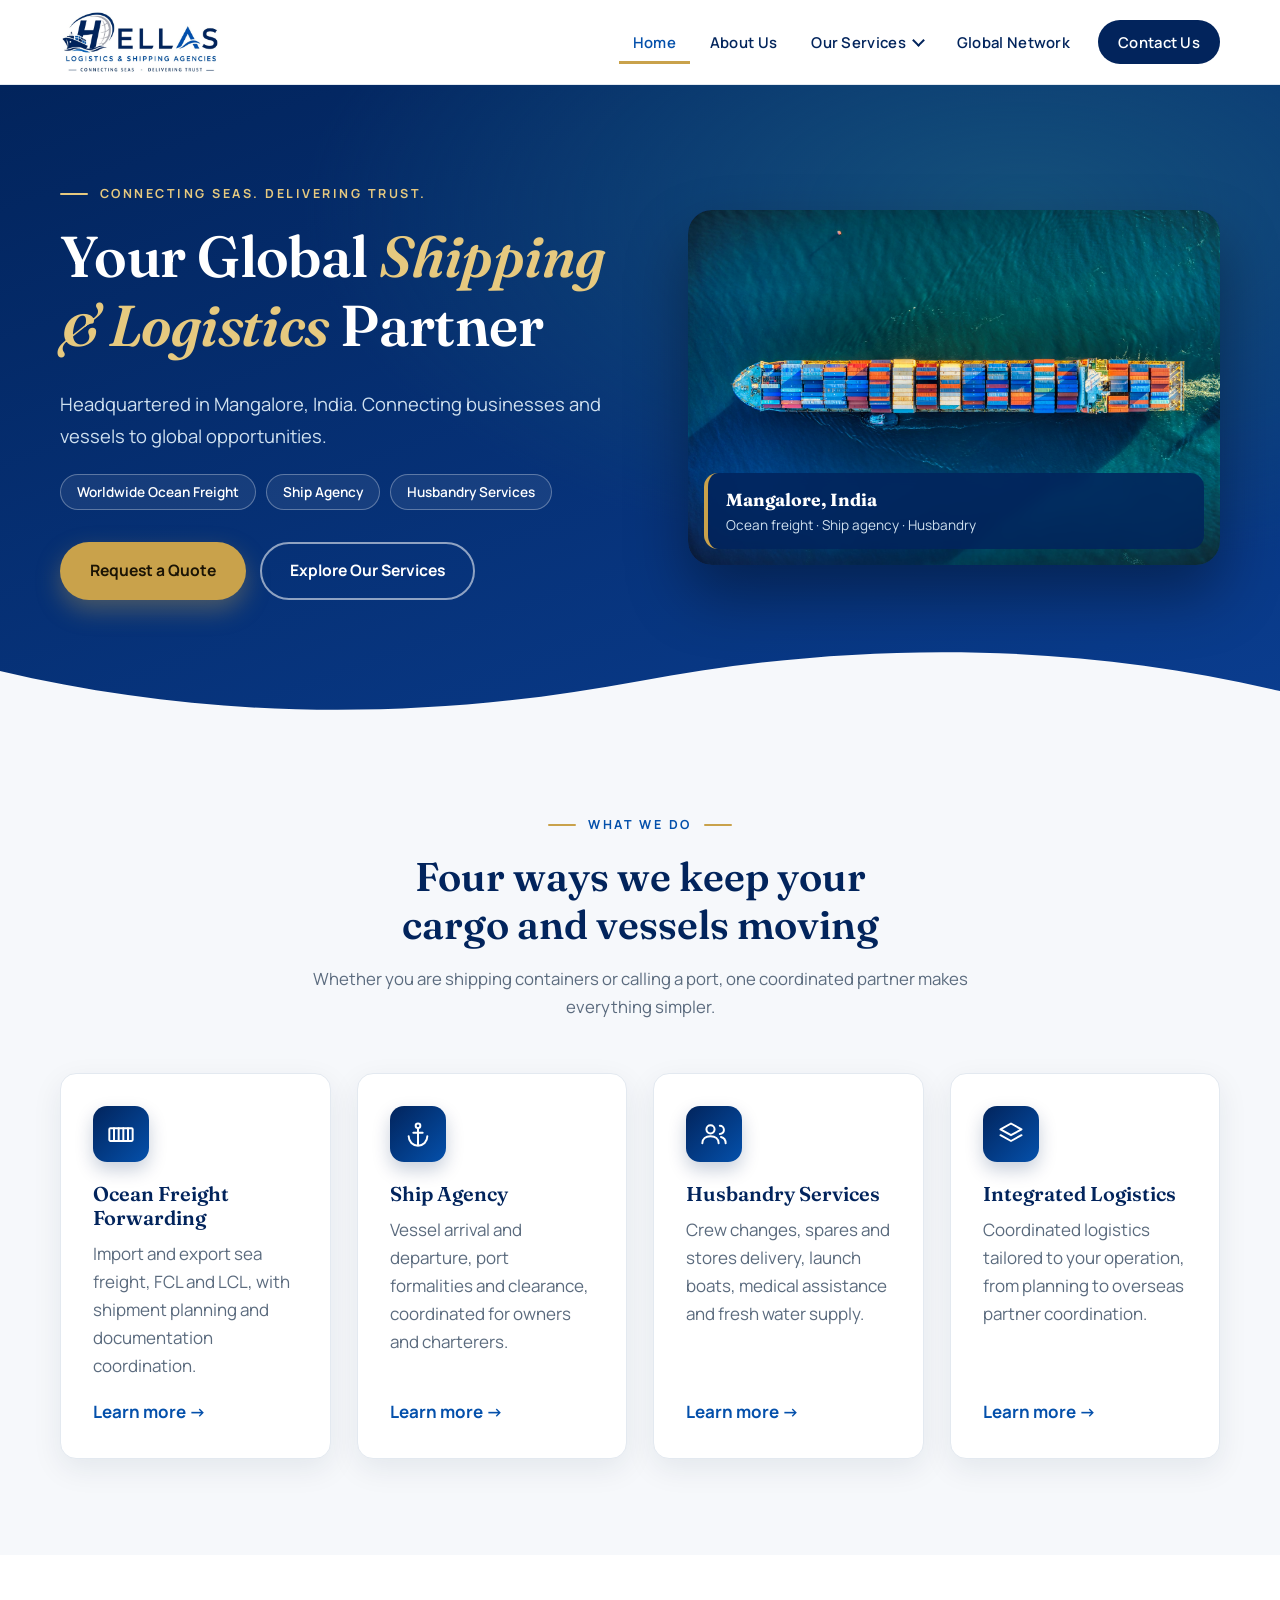
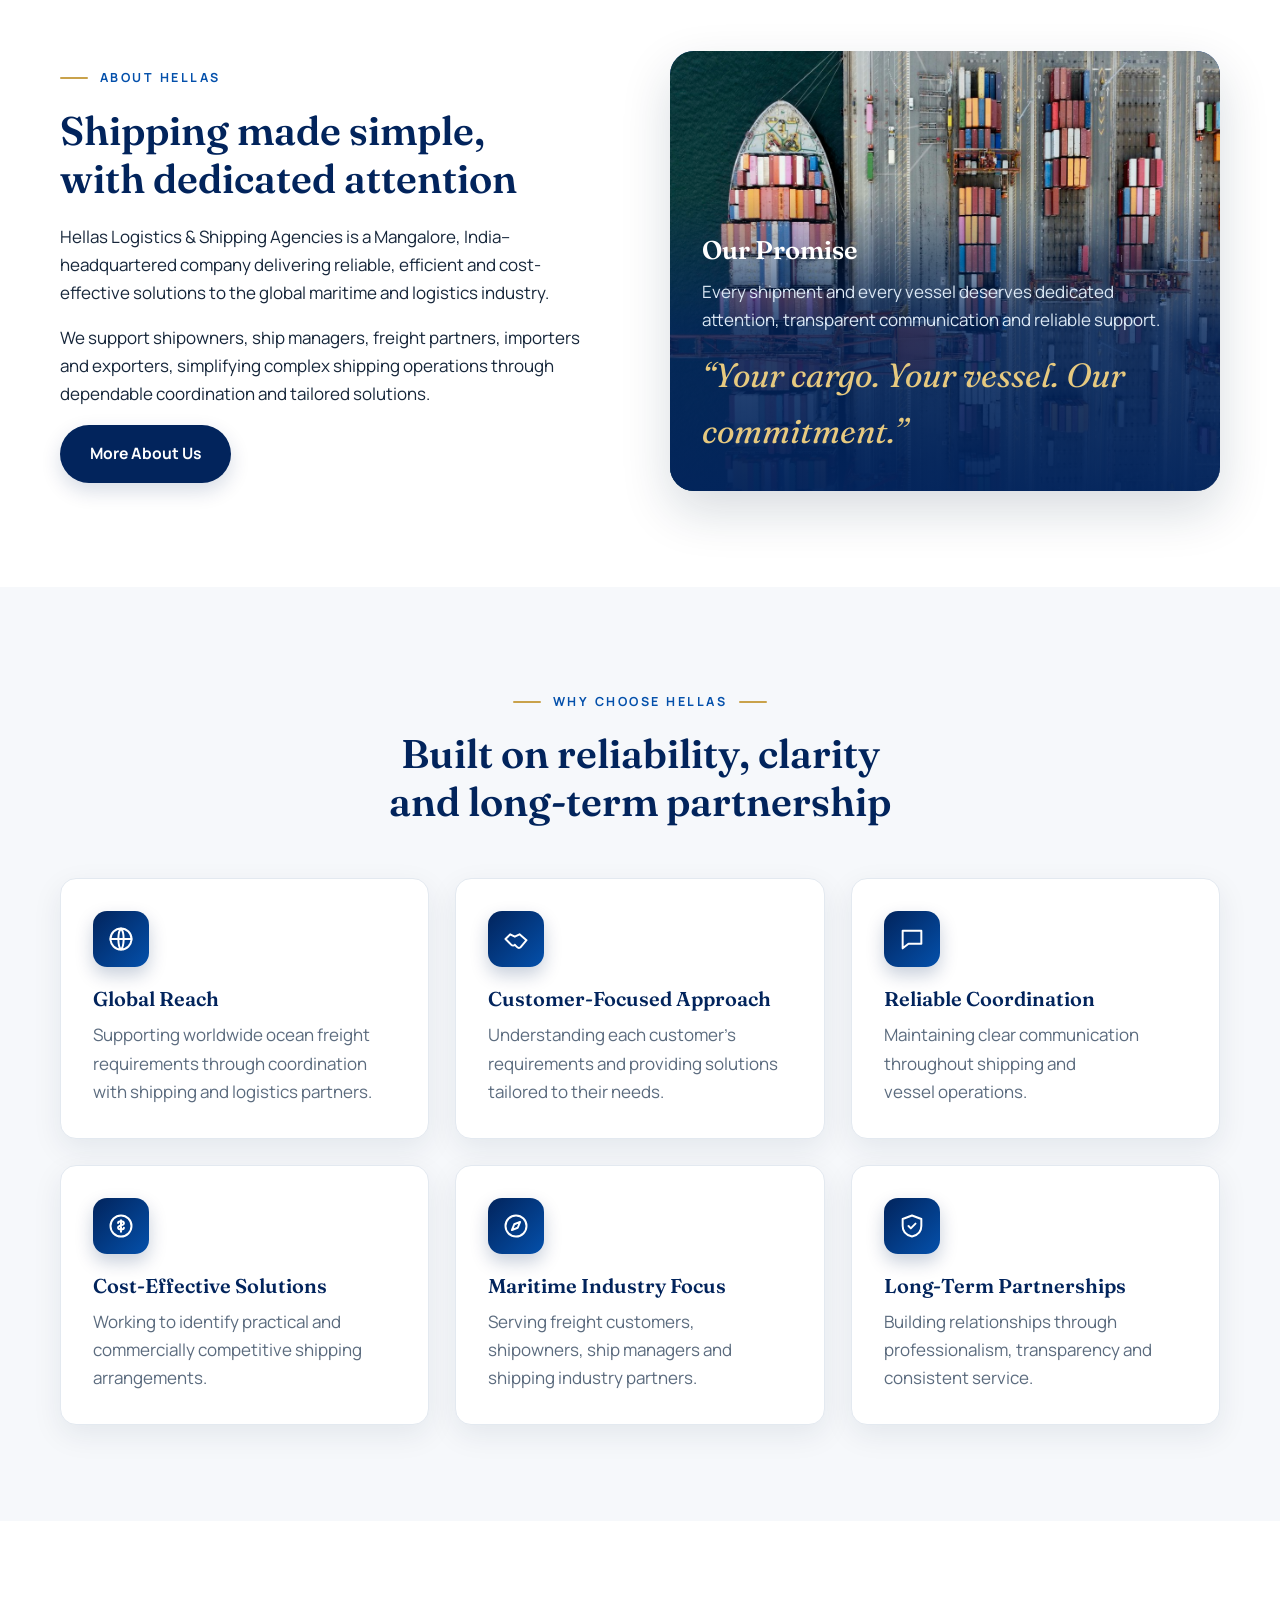
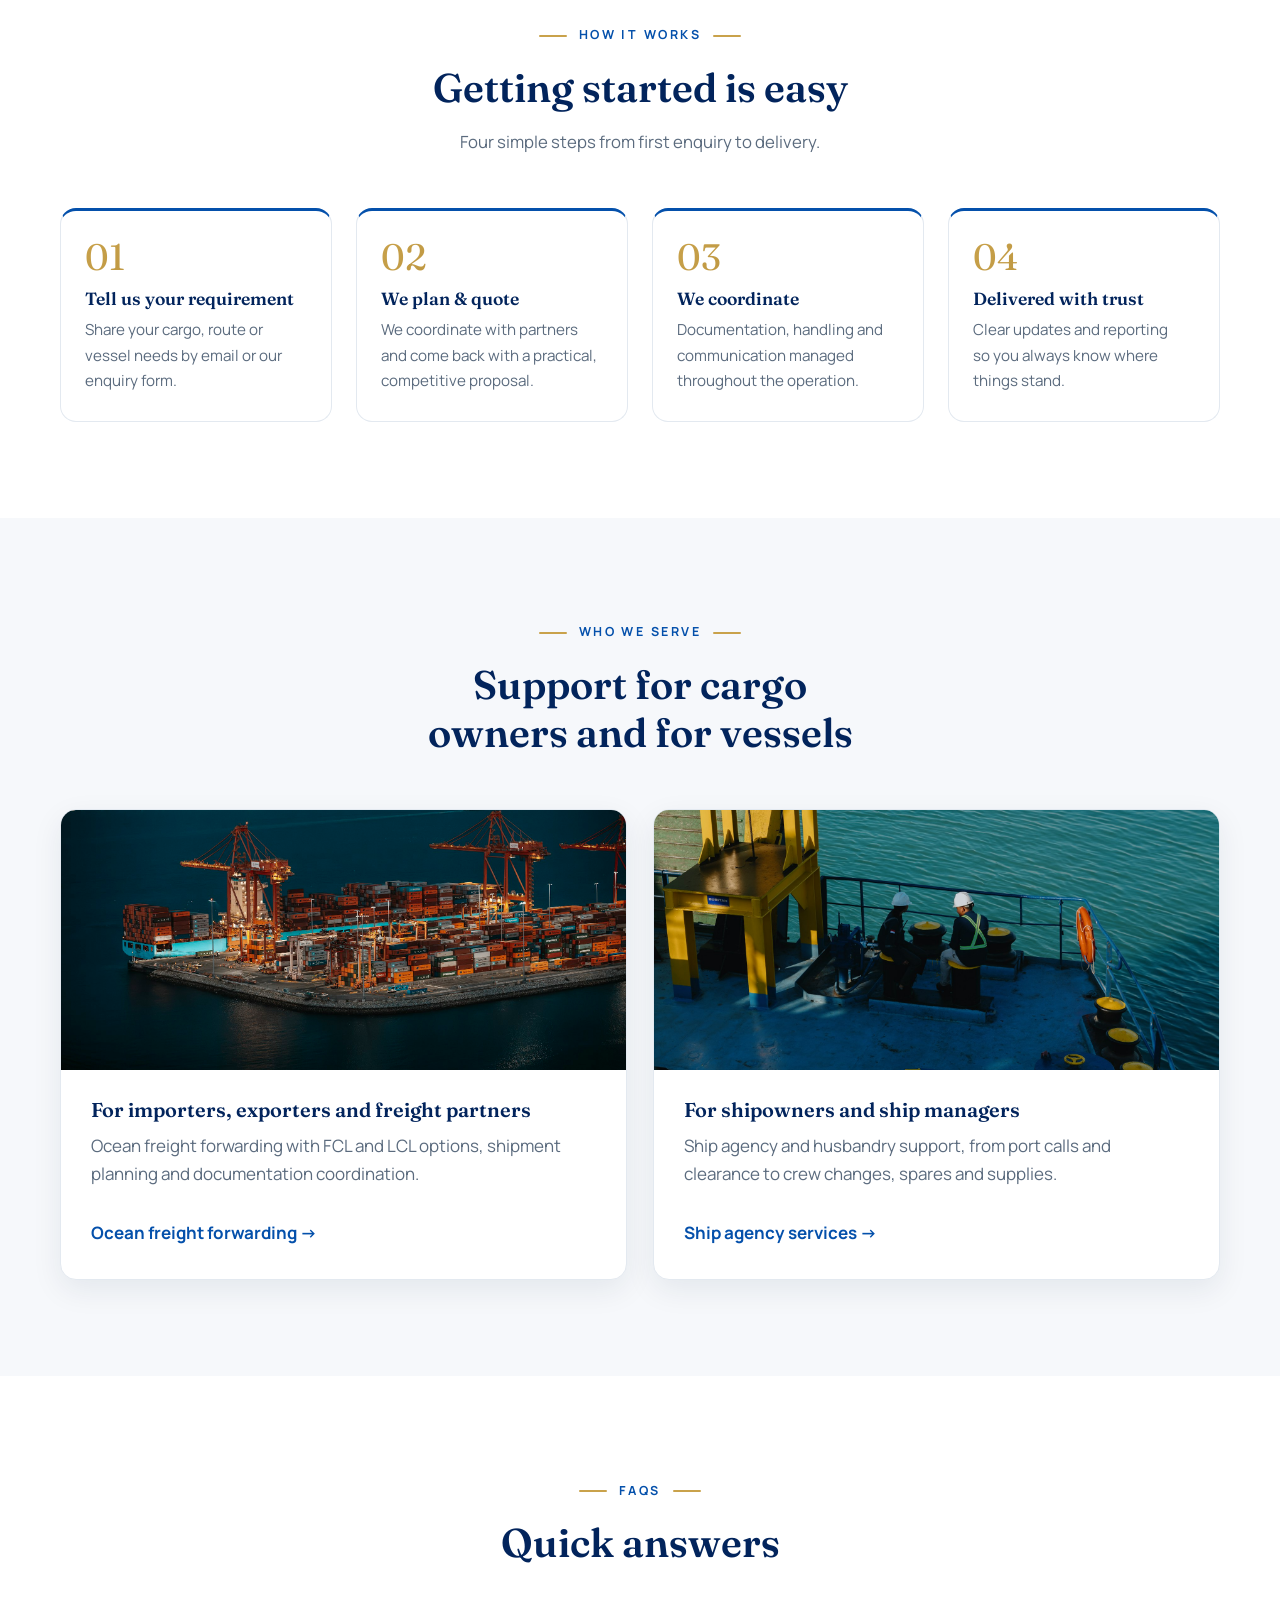
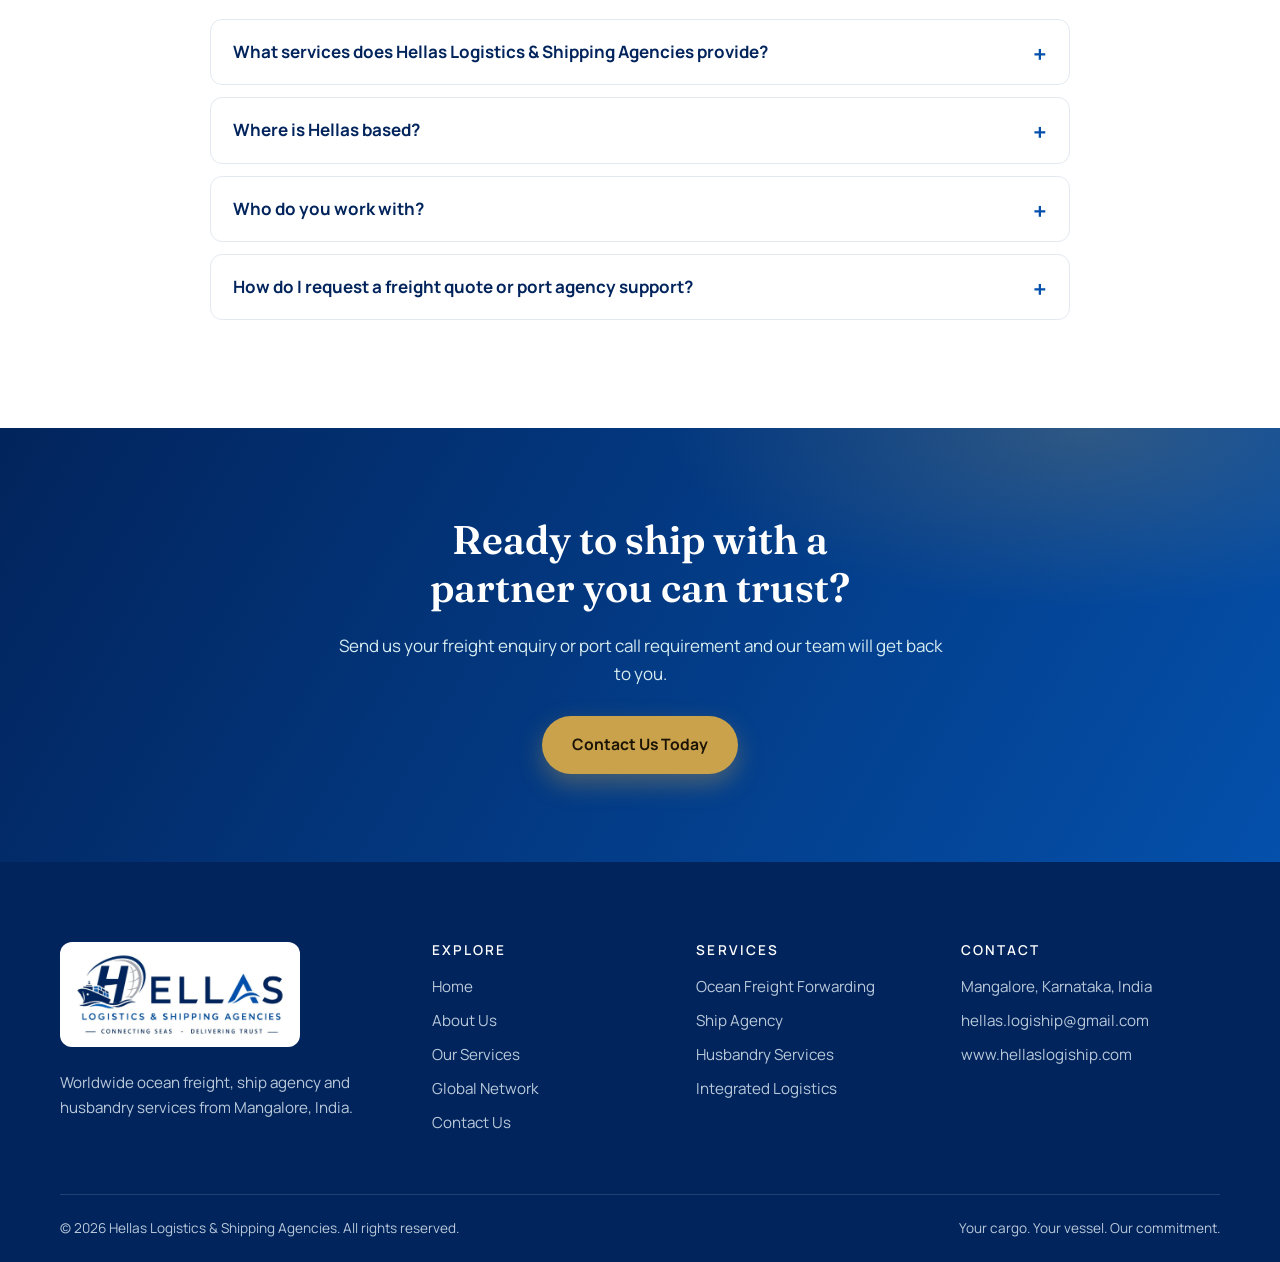
==== commit 7681b1e7: "Remove photo credit from footer Co-Authored-By: Claude Sonnet 5.5 <noreply@anthropic.com>" ====
--- a/index.html
+++ b/index.html
@@ -94,7 +94,7 @@
 <div><h4>Services</h4><ul><li><a href="ocean-freight-forwarding.html">Ocean Freight Forwarding</a></li><li><a href="ship-agency-services.html">Ship Agency</a></li><li><a href="husbandry-services.html">Husbandry Services</a></li><li><a href="integrated-logistics-solutions.html">Integrated Logistics</a></li></ul></div>
 <div><h4>Contact</h4><ul><li>Mangalore, Karnataka, India</li><li><a href="mailto:hellas.logiship@gmail.com">hellas.logiship@gmail.com</a></li><li><a href="https://www.hellaslogiship.com">www.hellaslogiship.com</a></li></ul></div>
 </div>
-<div class="footer-bottom"><span>&copy; <span id="yr">2026</span> Hellas Logistics & Shipping Agencies. All rights reserved.</span><span>Your cargo. Your vessel. Our commitment. &middot; Photos: <a href="https://unsplash.com" rel="noopener">Unsplash</a></span></div>
+<div class="footer-bottom"><span>&copy; <span id="yr">2026</span> Hellas Logistics & Shipping Agencies. All rights reserved.</span><span>Your cargo. Your vessel. Our commitment.</span></div>
 </div></footer>
 <a class="float-cta" href="contact.html">Request a Quote</a>
 <script src="assets/main.js" defer></script>
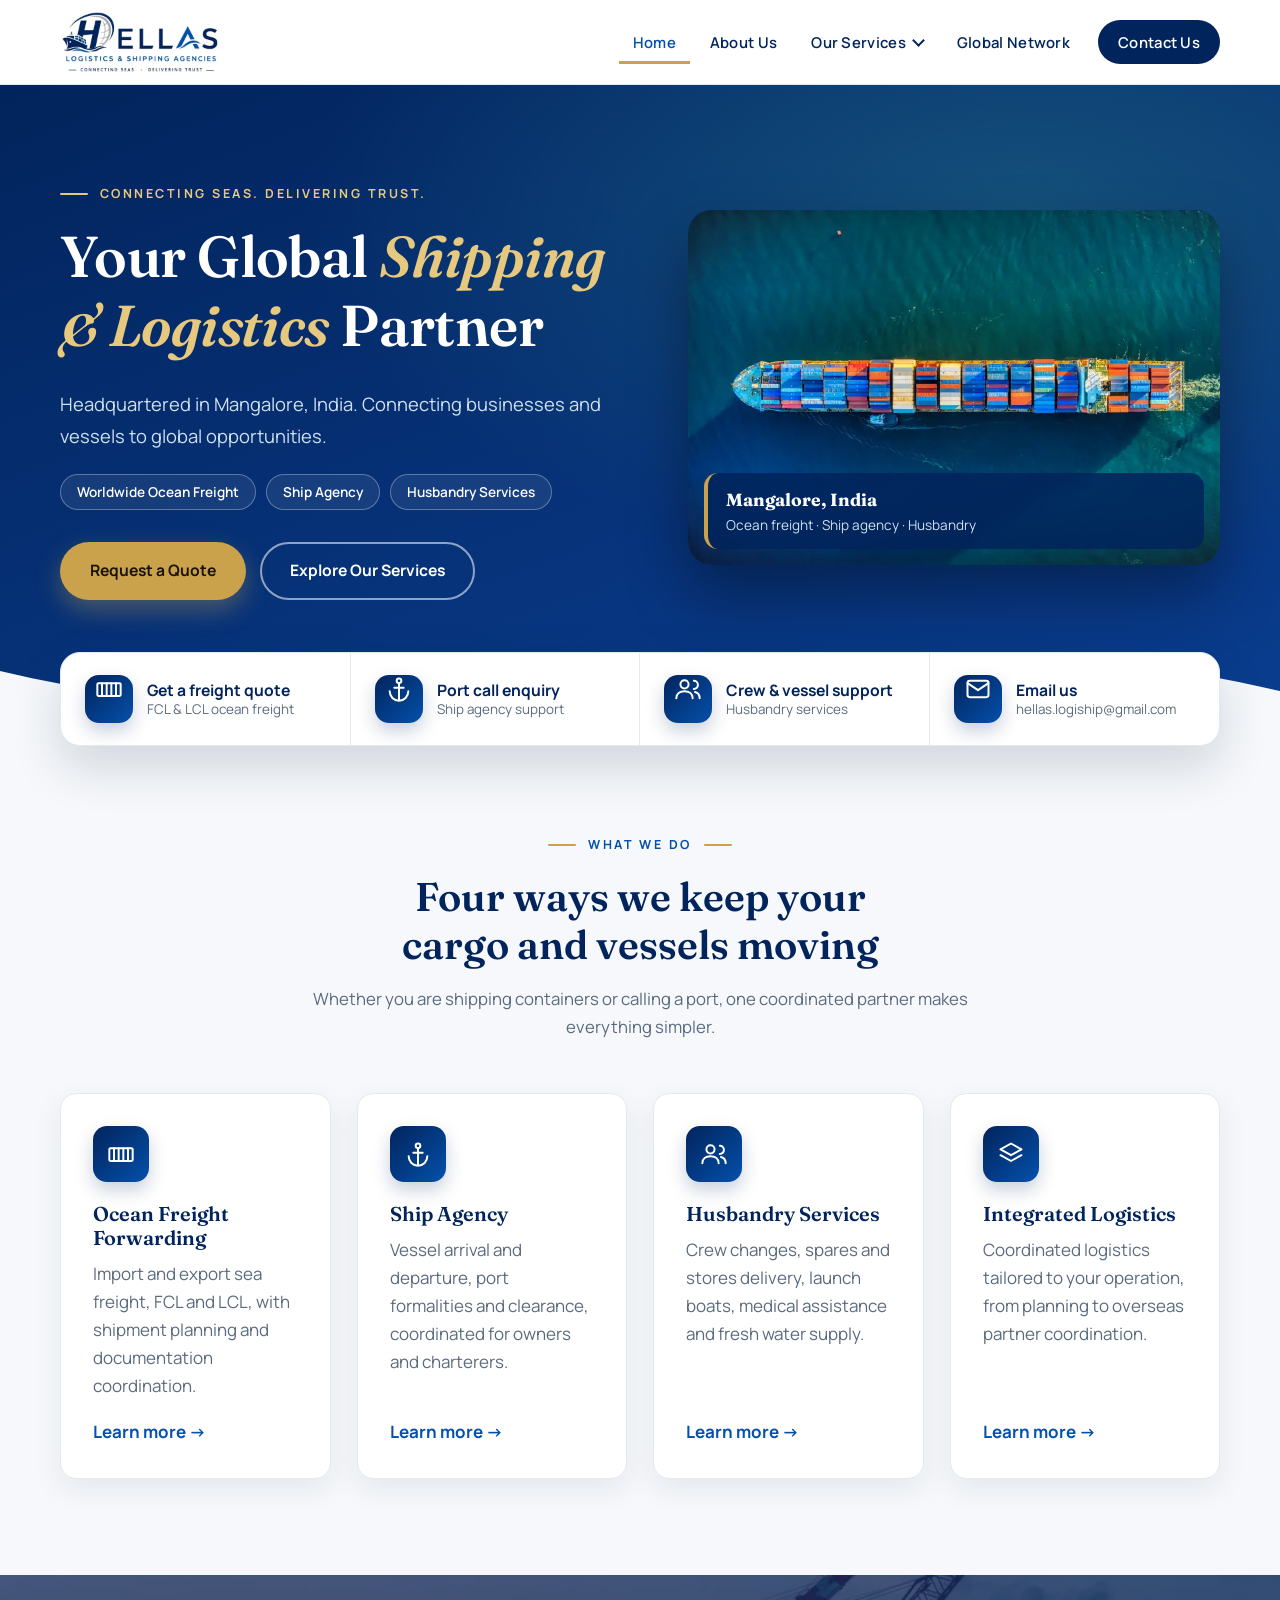
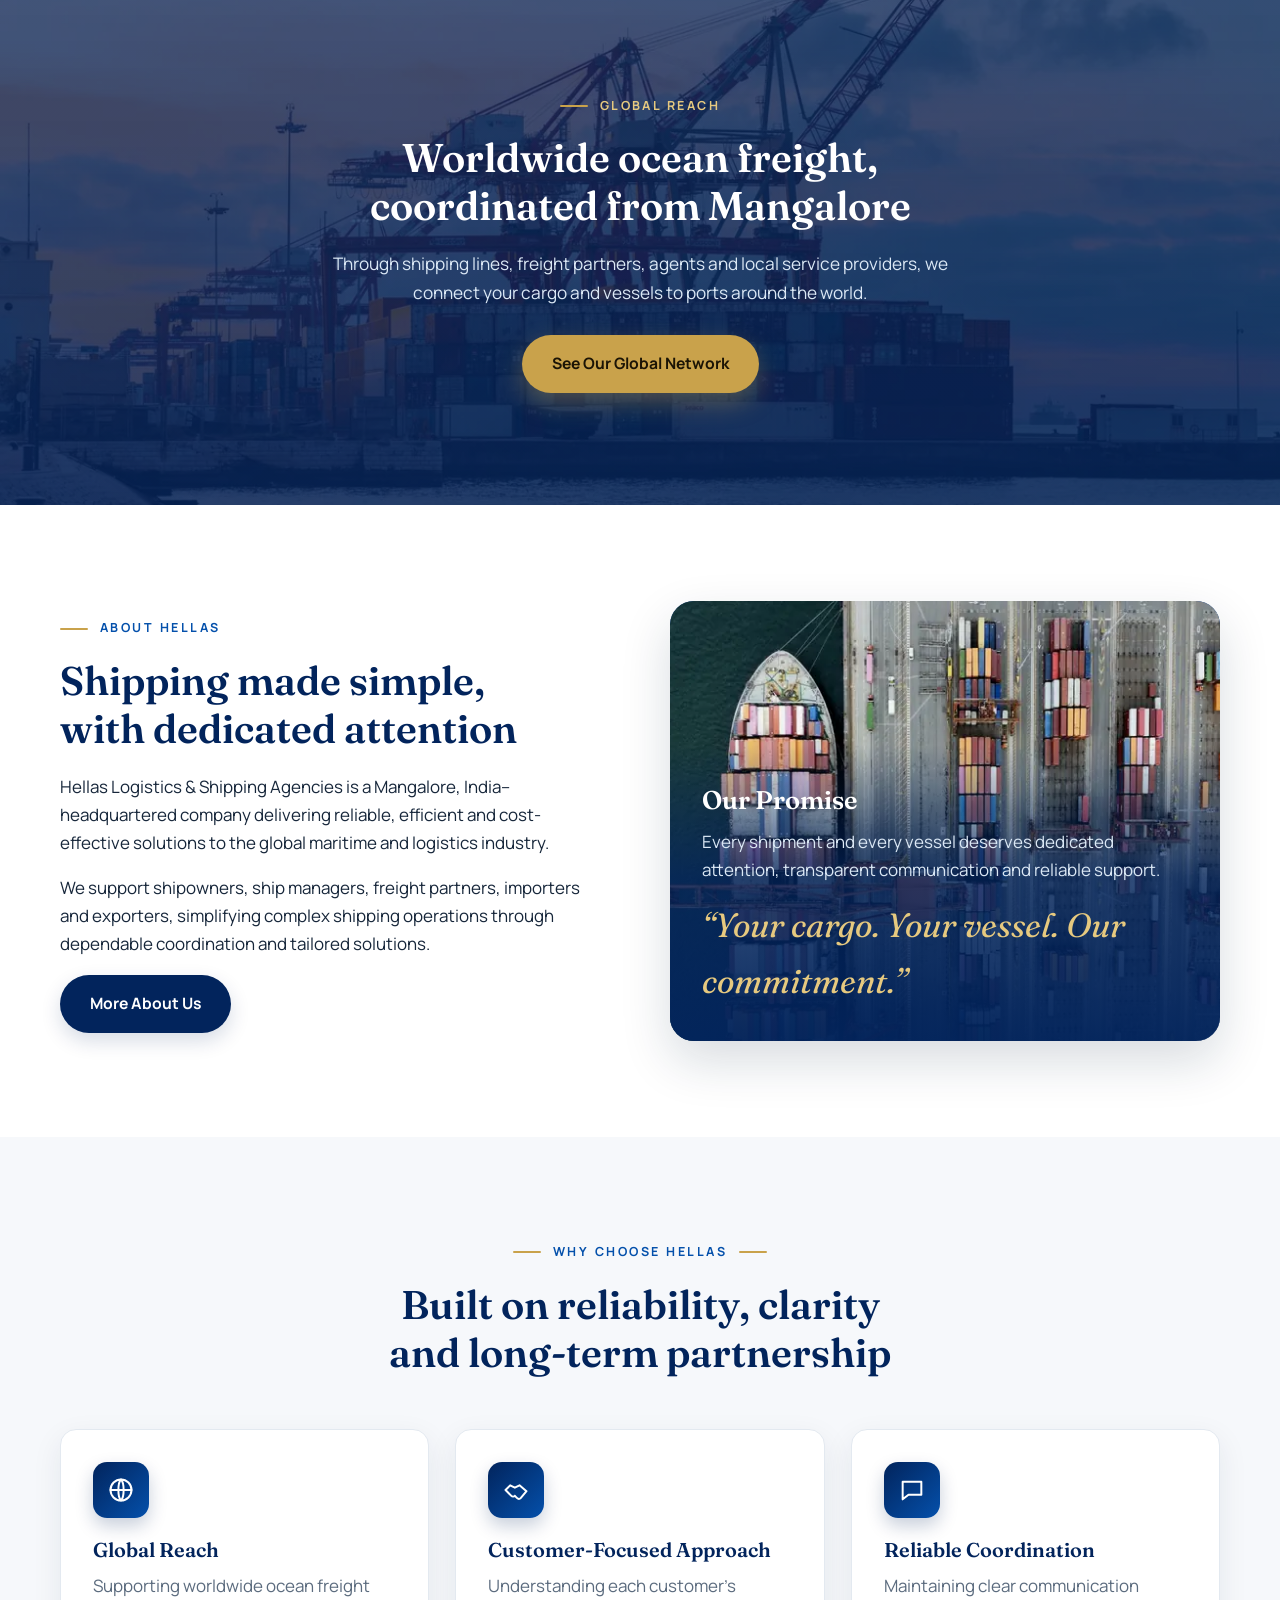
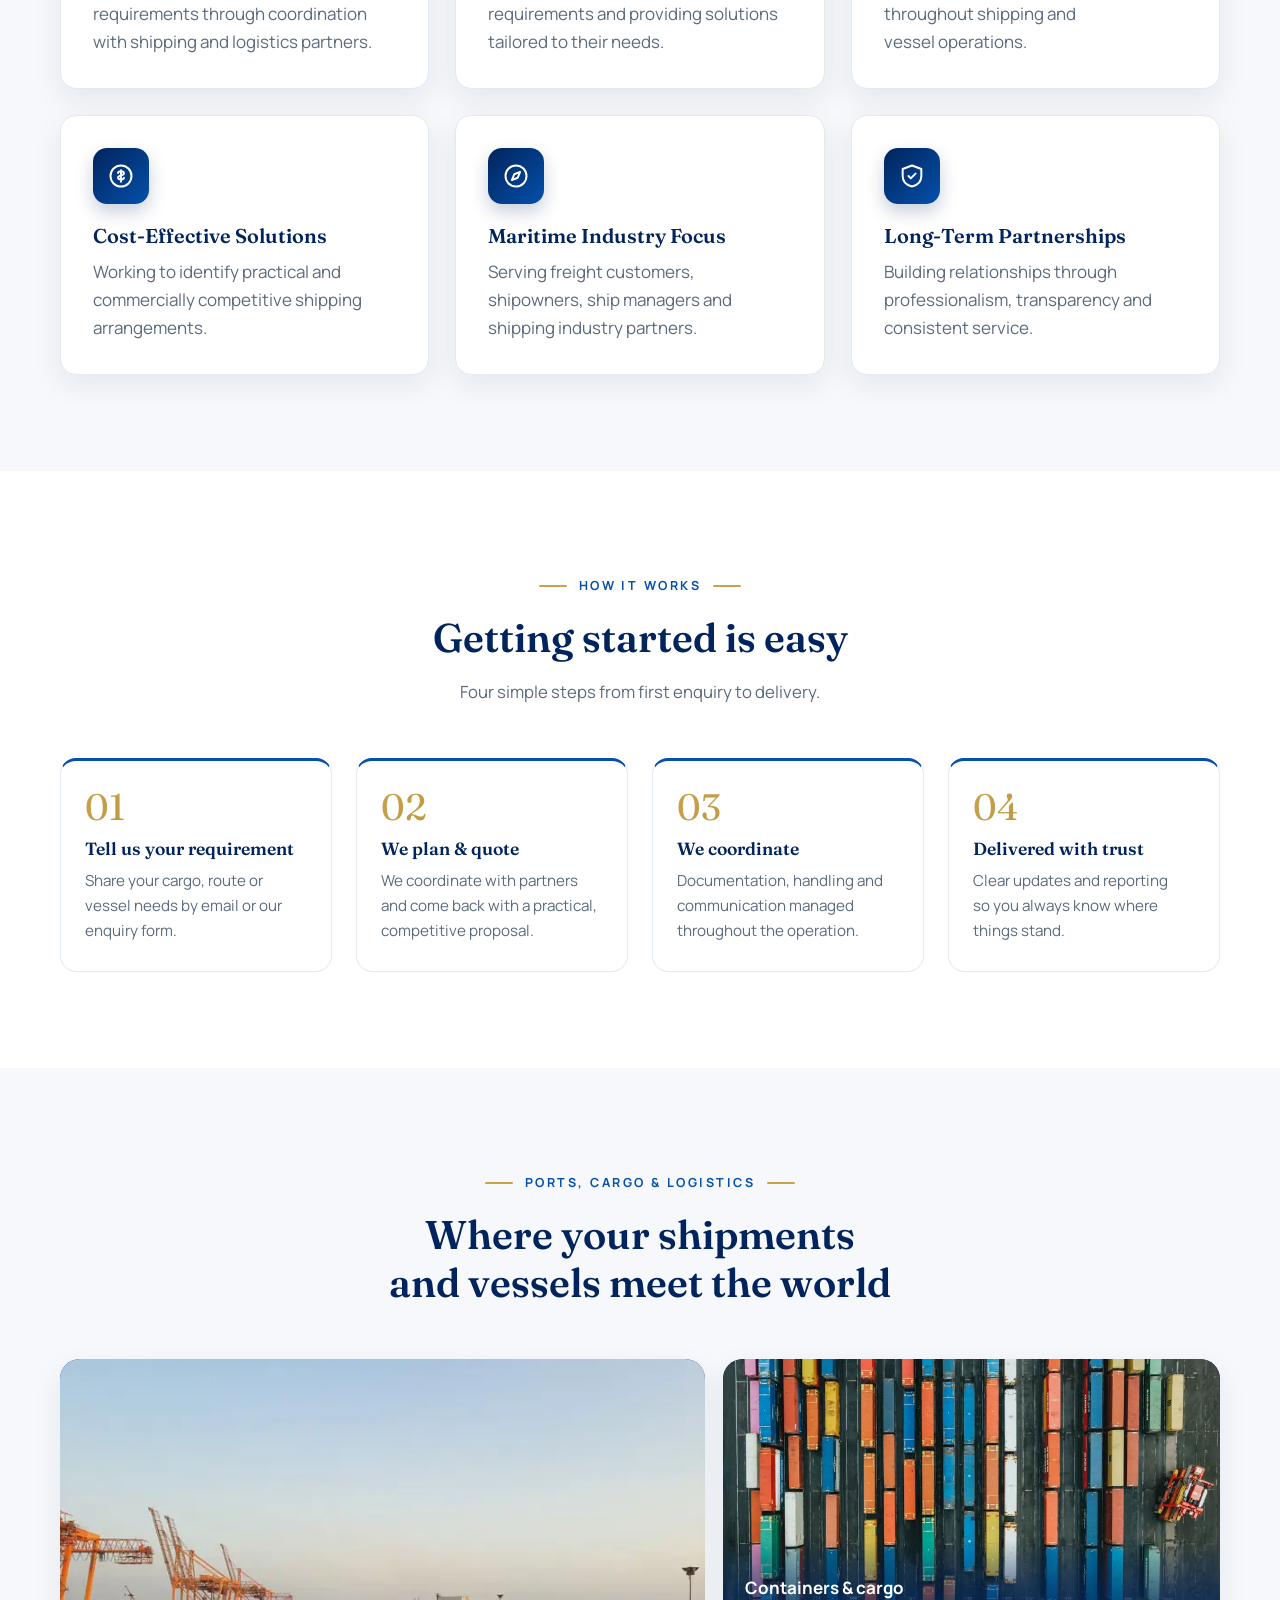
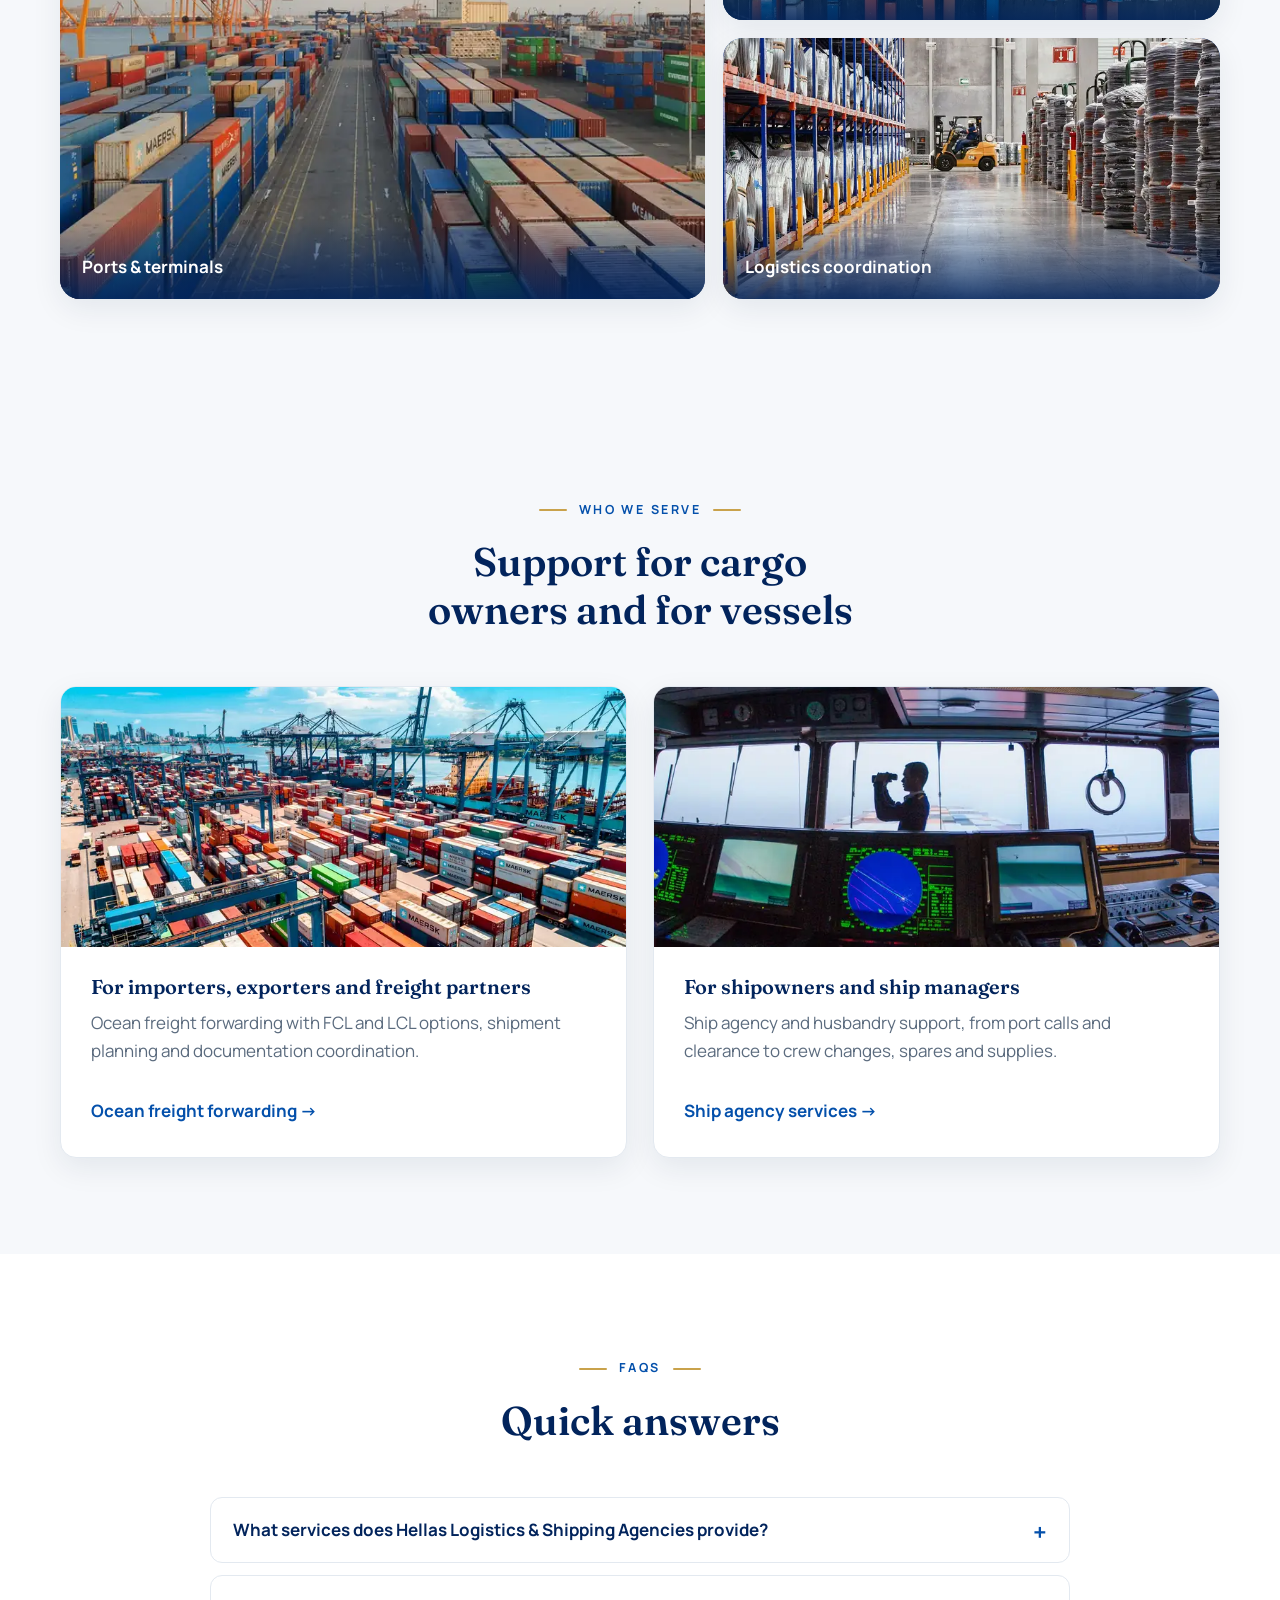
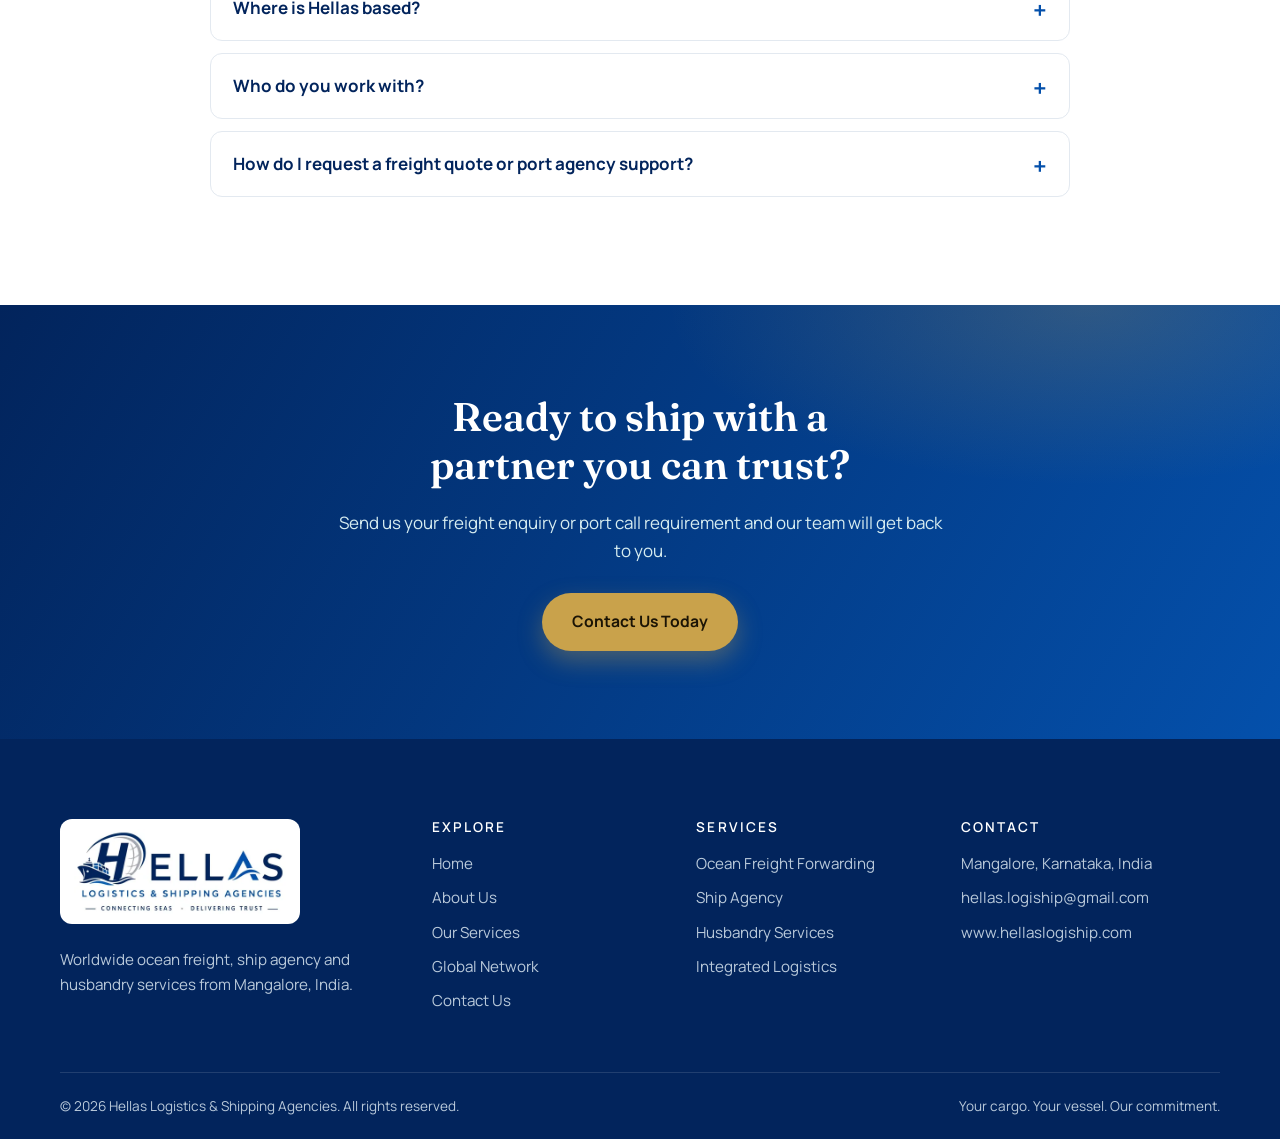
==== commit bb94fd24: "More photography, responsive WebP images, quick action bar, minified CSS, mobile hardening Co-Author" ====
--- a/index.html
+++ b/index.html
@@ -17,14 +17,15 @@
 <meta name="twitter:card" content="summary_large_image">
 <link rel="icon" href="assets/favicon.png" type="image/png">
 <link rel="preconnect" href="https://fonts.googleapis.com"><link rel="preconnect" href="https://fonts.gstatic.com" crossorigin>
-<link href="https://fonts.googleapis.com/css2?family=Fraunces:ital,opsz,wght@0,9..144,500;0,9..144,600;0,9..144,700;1,9..144,500&family=Manrope:wght@400;500;600;700;800&display=swap" rel="stylesheet">
-<link rel="stylesheet" href="assets/styles.css">
+<link href="https://fonts.googleapis.com/css2?family=Fraunces:ital,opsz,wght@0,9..144,600;0,9..144,700;1,9..144,500&family=Manrope:wght@400;500;600;700;800&display=swap" rel="stylesheet">
+<link rel="preload" as="image" href="assets/img/aerial-ship-800.webp" imagesrcset="assets/img/aerial-ship-480.webp 480w, assets/img/aerial-ship-800.webp 800w, assets/img/aerial-ship-1200.webp 1200w, assets/img/aerial-ship-1800.webp 1800w" imagesizes="(max-width:960px) 100vw, 540px" fetchpriority="high">
+<link rel="stylesheet" href="assets/site.css">
 <script type="application/ld+json">{"@context": "https://schema.org", "@type": "Organization", "@id": "https://www.hellaslogiship.com/#org", "name": "Hellas Logistics & Shipping Agencies", "alternateName": "Hellas Logiship", "url": "https://www.hellaslogiship.com/", "slogan": "Connecting Seas. Delivering Trust.", "logo": "https://www.hellaslogiship.com/assets/favicon.png", "email": "hellas.logiship@gmail.com", "description": "Mangalore-based ocean freight forwarding, ship agency and husbandry services company supporting shipowners, ship managers, importers and exporters worldwide.", "address": {"@type": "PostalAddress", "addressLocality": "Mangalore", "addressRegion": "Karnataka", "addressCountry": "IN"}, "areaServed": "Worldwide", "contactPoint": {"@type": "ContactPoint", "contactType": "customer service", "email": "hellas.logiship@gmail.com", "availableLanguage": ["English"]}}</script><script type="application/ld+json">{"@context": "https://schema.org", "@type": "WebSite", "name": "Hellas Logistics & Shipping Agencies", "url": "https://www.hellaslogiship.com/"}</script><script type="application/ld+json">{"@context": "https://schema.org", "@type": "FAQPage", "mainEntity": [{"@type": "Question", "name": "What services does Hellas Logistics & Shipping Agencies provide?", "acceptedAnswer": {"@type": "Answer", "text": "We specialise in worldwide ocean freight forwarding, ship agency and husbandry services, along with integrated logistics solutions for importers, exporters, shipowners and ship managers."}}, {"@type": "Question", "name": "Where is Hellas based?", "acceptedAnswer": {"@type": "Answer", "text": "Our headquarters are in Mangalore, Karnataka, India. We support customers worldwide through coordination with shipping lines, freight partners, agents and local service providers."}}, {"@type": "Question", "name": "Who do you work with?", "acceptedAnswer": {"@type": "Answer", "text": "Shipowners, ship managers, freight partners, importers, exporters and businesses with shipping and logistics requirements."}}, {"@type": "Question", "name": "How do I request a freight quote or port agency support?", "acceptedAnswer": {"@type": "Answer", "text": "Use our contact page or email hellas.logiship@gmail.com with details of your cargo or vessel, and our team will respond."}}]}</script>
 </head>
 <body>
 <a class="skip" href="#main">Skip to content</a>
 <header class="site-header"><div class="wrap nav">
-<a class="brand" href="index.html" aria-label="Hellas Logistics & Shipping Agencies home"><img src="assets/logo.jpg" alt="Hellas Logistics & Shipping Agencies – Connecting Seas. Delivering Trust." width="1000" height="401" class="logo"></a>
+<a class="brand" href="index.html" aria-label="Hellas Logistics & Shipping Agencies home"><img src="assets/logo-480.webp" alt="Hellas Logistics & Shipping Agencies – Connecting Seas. Delivering Trust." width="480" height="193" fetchpriority="high" class="logo"></a>
 <button class="burger" aria-label="Open menu" aria-expanded="false" aria-controls="menu"><span></span><span></span><span></span></button>
 <nav aria-label="Main"><ul class="menu" id="menu"><li><a href="index.html" aria-current="page">Home</a></li><li><a href="about.html">About Us</a></li><li class="has-sub"><a href="services.html" aria-haspopup="true">Our Services</a><button class="sub-toggle" type="button" aria-expanded="false" aria-controls="mega-services" aria-label="Show services menu"><svg viewBox="0 0 24 24" width="18" height="18" aria-hidden="true"><path d="M6 9l6 6 6-6" fill="none" stroke="currentColor" stroke-width="2.4" stroke-linecap="round" stroke-linejoin="round"/></svg></button><div class="mega" id="mega-services"><div class="wrap mega-in"><div class="mega-intro"><span class="eyebrow dark">What we do</span><h3>Shipping &amp; maritime services</h3><p>Ocean freight, ship agency and husbandry, coordinated by one dependable partner.</p><a class="link-more" href="services.html">View all services</a></div><div class="mega-grid"><a class="mega-item" href="ocean-freight-forwarding.html"><span class="icon" aria-hidden="true"><svg viewBox="0 0 24 24"><rect x="2" y="7" width="20" height="11" rx="1"/><path d="M6 7v11M10 7v11M14 7v11M18 7v11"/></svg></span><span><b>Ocean Freight Forwarding</b><small>Import and export sea freight, FCL and LCL shipments.</small></span></a><a class="mega-item" href="ship-agency-services.html"><span class="icon" aria-hidden="true"><svg viewBox="0 0 24 24"><circle cx="12" cy="5" r="2"/><path d="M12 7v14M8 11h8M4 14a8 8 0 0016 0"/></svg></span><span><b>Ship Agency Services</b><small>Port calls, clearance and vessel coordination.</small></span></a><a class="mega-item" href="husbandry-services.html"><span class="icon" aria-hidden="true"><svg viewBox="0 0 24 24"><circle cx="9" cy="8" r="3.5"/><path d="M2 20c0-4 3-6 7-6s7 2 7 6M17 5a3.5 3.5 0 010 7M22 20c0-3-2-5-4-5.5"/></svg></span><span><b>Husbandry Services</b><small>Crew changes, spares, stores and vessel supplies.</small></span></a><a class="mega-item" href="integrated-logistics-solutions.html"><span class="icon" aria-hidden="true"><svg viewBox="0 0 24 24"><path d="M12 3l9 5-9 5-9-5z"/><path d="M3 13l9 5 9-5"/></svg></span><span><b>Integrated Logistics</b><small>Planning and coordination tailored to your cargo.</small></span></a></div><div class="mega-cta"><b>Need a quote?</b><p>Tell us about your cargo or vessel and we will respond.</p><a class="btn btn-gold" href="contact.html">Send an Enquiry</a><small>hellas.logiship@gmail.com</small></div></div></div></li><li><a href="global-network.html">Global Network</a></li><li><a href="contact.html" class="cta">Contact Us</a></li></ul></nav>
 </div></header>
@@ -37,9 +38,10 @@
 <div class="tags"><span class="tag">Worldwide Ocean Freight</span><span class="tag">Ship Agency</span><span class="tag">Husbandry Services</span></div>
 <div class="hero-actions"><a class="btn btn-gold" href="contact.html">Request a Quote</a><a class="btn btn-ghost" href="services.html">Explore Our Services</a></div>
 </div>
-<figure class="hero-photo"><img src="assets/img/aerial-ship.jpg" alt="Aerial view of a loaded container ship at sea" width="1800" height="1197" fetchpriority="high"><figcaption><b>Mangalore, India</b><span>Ocean freight &middot; Ship agency &middot; Husbandry</span></figcaption></figure>
+<figure class="hero-photo"><img src="assets/img/aerial-ship-800.webp" srcset="assets/img/aerial-ship-480.webp 480w, assets/img/aerial-ship-800.webp 800w, assets/img/aerial-ship-1200.webp 1200w, assets/img/aerial-ship-1800.webp 1800w" sizes="(max-width:960px) 100vw, 540px" width="1800" height="1197" decoding="async" alt="Aerial view of a loaded container ship at sea" fetchpriority="high"><figcaption><b>Mangalore, India</b><span>Ocean freight &middot; Ship agency &middot; Husbandry</span></figcaption></figure>
 </div><div class="waves" aria-hidden="true"><svg viewBox="0 0 1440 80" preserveAspectRatio="none"><path d="M0 40c240 50 480 50 720 10s480-40 720 10v20H0z" fill="#f6f8fb"/></svg></div></section>
 
+<section class="quickbar-wrap"><div class="wrap"><div class="quickbar reveal"><a class="qb" href="contact.html?service=ocean"><span class="icon" aria-hidden="true"><svg viewBox="0 0 24 24"><rect x="2" y="7" width="20" height="11" rx="1"/><path d="M6 7v11M10 7v11M14 7v11M18 7v11"/></svg></span><span><b>Get a freight quote</b><small>FCL &amp; LCL ocean freight</small></span></a><a class="qb" href="contact.html?service=agency"><span class="icon" aria-hidden="true"><svg viewBox="0 0 24 24"><circle cx="12" cy="5" r="2"/><path d="M12 7v14M8 11h8M4 14a8 8 0 0016 0"/></svg></span><span><b>Port call enquiry</b><small>Ship agency support</small></span></a><a class="qb" href="contact.html?service=husbandry"><span class="icon" aria-hidden="true"><svg viewBox="0 0 24 24"><circle cx="9" cy="8" r="3.5"/><path d="M2 20c0-4 3-6 7-6s7 2 7 6M17 5a3.5 3.5 0 010 7M22 20c0-3-2-5-4-5.5"/></svg></span><span><b>Crew &amp; vessel support</b><small>Husbandry services</small></span></a><a class="qb" href="mailto:hellas.logiship@gmail.com"><span class="icon" aria-hidden="true"><svg viewBox="0 0 24 24"><rect x="3" y="5" width="18" height="14" rx="2"/><path d="M3 7l9 6 9-6"/></svg></span><span><b>Email us</b><small>hellas.logiship@gmail.com</small></span></a></div></div></section>
 <section><div class="wrap">
 <div class="sec-head reveal"><span class="eyebrow dark">What we do</span><h2>Four ways we keep your cargo and vessels moving</h2><p>Whether you are shipping containers or calling a port, one coordinated partner makes everything simpler.</p></div>
 <div class="grid g4">
@@ -49,12 +51,13 @@
 <article class="card reveal"><span class="icon" aria-hidden="true"><svg viewBox="0 0 24 24"><path d="M12 3l9 5-9 5-9-5z"/><path d="M3 13l9 5 9-5"/></svg></span><h3>Integrated Logistics</h3><p>Coordinated logistics tailored to your operation, from planning to overseas partner coordination.</p><a class="link-more" href="integrated-logistics-solutions.html">Learn more</a></article>
 </div></div></section>
 
+<section class="photo-banner bgp-sunset"><div class="wrap reveal"><span class="eyebrow">Global reach</span><h2>Worldwide ocean freight, coordinated from Mangalore</h2><p>Through shipping lines, freight partners, agents and local service providers, we connect your cargo and vessels to ports around the world.</p><a class="btn btn-gold" href="global-network.html">See Our Global Network</a></div></section>
 <section class="alt"><div class="wrap split">
 <div class="reveal"><span class="eyebrow dark">About Hellas</span><h2>Shipping made simple, with dedicated attention</h2>
 <p>Hellas Logistics &amp; Shipping Agencies is a Mangalore, India&ndash;headquartered company delivering reliable, efficient and cost-effective solutions to the global maritime and logistics industry.</p>
 <p>We support shipowners, ship managers, freight partners, importers and exporters, simplifying complex shipping operations through dependable coordination and tailored solutions.</p>
 <a class="btn btn-navy" href="about.html">More About Us</a></div>
-<figure class="photo-card reveal"><img loading="lazy" src="assets/img/port-colourful.jpg" alt="Container ship loaded with colourful containers at a busy port" width="1800" height="1200"><figcaption><h3>Our Promise</h3><p>Every shipment and every vessel deserves dedicated attention, transparent communication and reliable support.</p><div class="quote" style="margin:14px 0 0">&ldquo;Your cargo. Your vessel. Our commitment.&rdquo;</div></figcaption></figure>
+<figure class="photo-card reveal"><img loading="lazy" src="assets/img/port-colourful-800.webp" srcset="assets/img/port-colourful-480.webp 480w, assets/img/port-colourful-800.webp 800w, assets/img/port-colourful-1200.webp 1200w, assets/img/port-colourful-1800.webp 1800w" sizes="(max-width:700px) 100vw, 560px" width="1800" height="1013" decoding="async" alt="Container ship loaded with colourful containers at a busy port"><figcaption><h3>Our Promise</h3><p>Every shipment and every vessel deserves dedicated attention, transparent communication and reliable support.</p><div class="quote" style="margin:14px 0 0">&ldquo;Your cargo. Your vessel. Our commitment.&rdquo;</div></figcaption></figure>
 </div></section>
 
 <section><div class="wrap">
@@ -77,11 +80,17 @@
 <div class="step reveal"><h3>Delivered with trust</h3><p>Clear updates and reporting so you always know where things stand.</p></div>
 </div></div></section>
 
+<section><div class="wrap"><div class="sec-head reveal"><span class="eyebrow dark">Ports, cargo &amp; logistics</span><h2>Where your shipments and vessels meet the world</h2></div>
+<div class="mosaic reveal">
+<figure><img loading="lazy" src="assets/img/port-sunrise-800.webp" srcset="assets/img/port-sunrise-480.webp 480w, assets/img/port-sunrise-800.webp 800w, assets/img/port-sunrise-1200.webp 1200w, assets/img/port-sunrise-1800.webp 1800w" sizes="(max-width:700px) 100vw, 560px" width="2000" height="1500" decoding="async" alt="Container terminal at sunrise with stacked containers and cranes"><figcaption>Ports &amp; terminals</figcaption></figure>
+<figure><img loading="lazy" src="assets/img/logistics-hub-800.webp" srcset="assets/img/logistics-hub-480.webp 480w, assets/img/logistics-hub-800.webp 800w, assets/img/logistics-hub-1200.webp 1200w, assets/img/logistics-hub-1800.webp 1800w" sizes="(max-width:700px) 100vw, 560px" width="2000" height="1500" decoding="async" alt="Aerial view of colourful containers in a logistics yard"><figcaption>Containers &amp; cargo</figcaption></figure>
+<figure><img loading="lazy" src="assets/img/warehouse-800.webp" srcset="assets/img/warehouse-480.webp 480w, assets/img/warehouse-800.webp 800w, assets/img/warehouse-1200.webp 1200w, assets/img/warehouse-1800.webp 1800w" sizes="(max-width:700px) 100vw, 560px" width="2000" height="1333" decoding="async" alt="Forklift working in a warehouse with stored cargo"><figcaption>Logistics coordination</figcaption></figure>
+</div></div></section>
 <section><div class="wrap">
 <div class="sec-head reveal"><span class="eyebrow dark">Who we serve</span><h2>Support for cargo owners and for vessels</h2></div>
 <div class="grid g2">
-<article class="img-card reveal"><img loading="lazy" src="assets/img/port-cranes.jpg" alt="Container terminal with cranes and stacked containers" width="1800" height="1125"><div class="body"><h3>For importers, exporters and freight partners</h3><p>Ocean freight forwarding with FCL and LCL options, shipment planning and documentation coordination.</p><a class="link-more" href="ocean-freight-forwarding.html">Ocean freight forwarding</a></div></article>
-<article class="img-card reveal"><img loading="lazy" src="assets/img/deck-crew.jpg" alt="Crew members on the deck of a vessel at sea" width="1800" height="2400" style="object-position:center 50%"><div class="body"><h3>For shipowners and ship managers</h3><p>Ship agency and husbandry support, from port calls and clearance to crew changes, spares and supplies.</p><a class="link-more" href="ship-agency-services.html">Ship agency services</a></div></article>
+<article class="img-card reveal"><img loading="lazy" src="assets/img/containers-stack-800.webp" srcset="assets/img/containers-stack-480.webp 480w, assets/img/containers-stack-800.webp 800w, assets/img/containers-stack-1200.webp 1200w, assets/img/containers-stack-1800.webp 1800w" sizes="(max-width:700px) 100vw, 560px" width="1800" height="1199" decoding="async" alt="Colourful shipping containers at a busy container terminal"><div class="body"><h3>For importers, exporters and freight partners</h3><p>Ocean freight forwarding with FCL and LCL options, shipment planning and documentation coordination.</p><a class="link-more" href="ocean-freight-forwarding.html">Ocean freight forwarding</a></div></article>
+<article class="img-card reveal"><img loading="lazy" src="assets/img/ship-bridge-800.webp" srcset="assets/img/ship-bridge-480.webp 480w, assets/img/ship-bridge-800.webp 800w, assets/img/ship-bridge-1200.webp 1200w, assets/img/ship-bridge-1800.webp 1800w" sizes="(max-width:700px) 100vw, 560px" width="2000" height="1407" decoding="async" alt="Navigator on the bridge of a cargo ship"><div class="body"><h3>For shipowners and ship managers</h3><p>Ship agency and husbandry support, from port calls and clearance to crew changes, spares and supplies.</p><a class="link-more" href="ship-agency-services.html">Ship agency services</a></div></article>
 </div></div></section>
 <section class="alt"><div class="wrap" style="max-width:860px"><div class="sec-head reveal"><span class="eyebrow dark">FAQs</span><h2>Quick answers</h2></div><details class="faq reveal"><summary>What services does Hellas Logistics &amp; Shipping Agencies provide?</summary><p>We specialise in worldwide ocean freight forwarding, ship agency and husbandry services, along with integrated logistics solutions for importers, exporters, shipowners and ship managers.</p></details><details class="faq reveal"><summary>Where is Hellas based?</summary><p>Our headquarters are in Mangalore, Karnataka, India. We support customers worldwide through coordination with shipping lines, freight partners, agents and local service providers.</p></details><details class="faq reveal"><summary>Who do you work with?</summary><p>Shipowners, ship managers, freight partners, importers, exporters and businesses with shipping and logistics requirements.</p></details><details class="faq reveal"><summary>How do I request a freight quote or port agency support?</summary><p>Use our contact page or email hellas.logiship@gmail.com with details of your cargo or vessel, and our team will respond.</p></details></div></section>
 <section class="banner"><div class="wrap reveal"><h2>Ready to ship with a partner you can trust?</h2><p>Send us your freight enquiry or port call requirement and our team will get back to you.</p><a class="btn btn-gold" href="contact.html">Contact Us Today</a></div></section>
@@ -89,7 +98,7 @@
 </main>
 <footer class="site-footer"><div class="wrap">
 <div class="footer-grid">
-<div class="footer-brand"><img src="assets/logo.jpg" alt="Hellas Logistics & Shipping Agencies" width="1000" height="401" class="logo-foot" loading="lazy"><p>Worldwide ocean freight, ship agency and husbandry services from Mangalore, India.</p></div>
+<div class="footer-brand"><img src="assets/logo-480.webp" alt="Hellas Logistics & Shipping Agencies" width="480" height="193" class="logo-foot" loading="lazy"><p>Worldwide ocean freight, ship agency and husbandry services from Mangalore, India.</p></div>
 <div><h4>Explore</h4><ul><li><a href="index.html">Home</a></li><li><a href="about.html">About Us</a></li><li><a href="services.html">Our Services</a></li><li><a href="global-network.html">Global Network</a></li><li><a href="contact.html">Contact Us</a></li></ul></div>
 <div><h4>Services</h4><ul><li><a href="ocean-freight-forwarding.html">Ocean Freight Forwarding</a></li><li><a href="ship-agency-services.html">Ship Agency</a></li><li><a href="husbandry-services.html">Husbandry Services</a></li><li><a href="integrated-logistics-solutions.html">Integrated Logistics</a></li></ul></div>
 <div><h4>Contact</h4><ul><li>Mangalore, Karnataka, India</li><li><a href="mailto:hellas.logiship@gmail.com">hellas.logiship@gmail.com</a></li><li><a href="https://www.hellaslogiship.com">www.hellaslogiship.com</a></li></ul></div>
--- a/assets/site.css
+++ b/assets/site.css
@@ -0,0 +1 @@
+:root{--navy:#02245c;--navy-2:#0a3d8f;--ink:#16263a;--muted:#5b6b7e;--teal:#0450ab;--teal-d:#0450ab;--gold:#c9a24b;--gold-l:#e6c97f;--bg:#f6f8fb;--card:#fff;--line:#e3e9f0;--radius:16px;--shadow:0 10px 30px rgba(10,37,64,.08);--shadow-lg:0 20px 50px rgba(10,37,64,.16);--serif:'Fraunces',Georgia,serif;--sans:'Manrope',system-ui,-apple-system,'Segoe UI',Roboto,sans-serif}*{box-sizing:border-box}html{scroll-behavior:smooth}body{margin:0;font-family:var(--sans);color:var(--ink);background:var(--bg);line-height:1.65;font-size:17px;-webkit-font-smoothing:antialiased}img,svg{max-width:100%}a{color:var(--teal-d);text-decoration:none}a:hover{text-decoration:underline}h1,h2,h3,h4{font-family:var(--serif);color:var(--navy);line-height:1.2;margin:0 0 .5em;font-weight:600}h1{font-size:clamp(2.2rem,5vw,3.6rem)}h2{font-size:clamp(1.7rem,3.2vw,2.5rem)}h3{font-size:1.25rem}p{margin:0 0 1em}.wrap{width:min(1160px,100% - 40px);margin-inline:auto}.skip{position:absolute;left:-999px;top:0;background:var(--gold);color:#000;padding:10px 16px;z-index:100}.skip:focus{left:10px;top:10px}:focus-visible{outline:3px solid var(--gold);outline-offset:3px;border-radius:4px}.site-header{position:sticky;top:0;z-index:50;background:rgba(255,255,255,.94);backdrop-filter:blur(10px);border-bottom:1px solid var(--line)}.nav{display:flex;align-items:center;justify-content:space-between;height:76px;gap:20px}.brand{display:flex;align-items:center;gap:12px;color:var(--navy);text-decoration:none!important}.brand-text{display:flex;flex-direction:column;line-height:1.1}.brand-text b{font-family:var(--serif);font-size:1.35rem;letter-spacing:.14em;font-weight:700}.brand-text small{font-size:.66rem;letter-spacing:.12em;text-transform:uppercase;color:var(--muted);margin-top:3px}.menu{display:flex;align-items:center;gap:6px;list-style:none;margin:0;padding:0}.menu a{display:block;padding:10px 14px;color:var(--navy);font-weight:600;font-size:.93rem;border-radius:8px;letter-spacing:.02em}.menu a:hover{background:var(--bg);text-decoration:none}.menu a[aria-current=page]{color:var(--teal-d);box-shadow:inset 0 -3px 0 var(--gold);border-radius:0}.menu .cta{background:var(--navy);color:#fff;margin-left:8px;border-radius:999px;padding:10px 20px}.menu .cta:hover{background:var(--teal-d);color:#fff}.menu .cta[aria-current=page]{box-shadow:none;color:#fff;border-radius:999px}.burger{display:none;background:none;border:0;padding:10px;cursor:pointer}.burger span{display:block;width:26px;height:2px;background:var(--navy);margin:6px 0;transition:.3s}.btn{display:inline-flex;align-items:center;gap:10px;padding:14px 28px;border-radius:999px;font-weight:700;font-size:.98rem;border:2px solid transparent;cursor:pointer;font-family:inherit;transition:.25s;text-decoration:none!important}.btn-gold{background:var(--gold);color:#1b1405}.btn-gold:hover{background:var(--gold-l);transform:translateY(-2px)}.btn-ghost{border-color:rgba(255,255,255,.55);color:#fff}.btn-ghost:hover{background:rgba(255,255,255,.12)}.btn-navy{background:var(--navy);color:#fff}.btn-navy:hover{background:var(--teal-d);transform:translateY(-2px)}.hero{position:relative;overflow:hidden;color:#fff;background:radial-gradient(1200px 600px at 80% 20%,#14507a 0,transparent 60%),linear-gradient(160deg,var(--navy) 0,var(--navy-2) 100%)}.hero .wrap{display:grid;grid-template-columns:1.05fr .95fr;gap:40px;align-items:center;padding:90px 0 110px;position:relative;z-index:2}.hero h1{color:#fff}.hero h1 em{font-style:italic;color:var(--gold-l)}.eyebrow{display:inline-block;font-size:.78rem;letter-spacing:.2em;text-transform:uppercase;font-weight:700;color:var(--gold-l);margin-bottom:18px}.eyebrow.dark{color:var(--teal-d)}.hero .lead{font-size:1.1rem;color:#cfe0ef;max-width:560px}.hero .tags{display:flex;flex-wrap:wrap;gap:10px;margin:22px 0 32px}.tag{border:1px solid rgba(255,255,255,.3);border-radius:999px;padding:6px 16px;font-size:.85rem;font-weight:600;color:#fff;background:rgba(255,255,255,.07)}.hero-actions{display:flex;flex-wrap:wrap;gap:14px}.hero-art{filter:drop-shadow(0 30px 40px rgba(0,0,0,.35))}.waves{position:absolute;left:0;right:0;bottom:-1px;line-height:0;z-index:3}.waves svg{width:100%;height:80px;display:block}.page-hero{padding:70px 0 100px}.page-hero .wrap{display:block;padding:70px 0 100px}.page-hero p{max-width:680px;color:#cfe0ef;font-size:1.12rem}section{padding:88px 0}.alt{background:#fff}.sec-head{max-width:720px;margin:0 auto 52px;text-align:center}.sec-head p{color:var(--muted)}.grid{display:grid;gap:26px}.g2{grid-template-columns:repeat(2,1fr)}.g3{grid-template-columns:repeat(3,1fr)}.g4{grid-template-columns:repeat(4,1fr)}.card{background:var(--card);border:1px solid var(--line);border-radius:var(--radius);padding:32px;box-shadow:var(--shadow);transition:.3s}.card:hover{transform:translateY(-6px);box-shadow:var(--shadow-lg)}.card p{color:var(--muted);margin:0}.icon{width:56px;height:56px;border-radius:14px;display:grid;place-items:center;background:linear-gradient(135deg,var(--navy),var(--teal-d));color:#fff;margin-bottom:20px}.icon svg{width:28px;height:28px;stroke:currentColor;fill:none;stroke-width:1.7;stroke-linecap:round;stroke-linejoin:round}.link-more{display:inline-block;margin-top:16px;font-weight:700}.link-more::after{content:" →"}.split{display:grid;grid-template-columns:1fr 1fr;gap:60px;align-items:center}.panel{background:linear-gradient(160deg,var(--navy),var(--navy-2));color:#fff;border-radius:24px;padding:44px;box-shadow:var(--shadow-lg);position:relative;overflow:hidden}.panel h3{color:#fff;font-size:1.6rem}.panel p{color:#cfe0ef}.panel::after{content:"";position:absolute;right:-60px;bottom:-60px;width:220px;height:220px;border-radius:50%;border:30px solid rgba(201,162,75,.18)}.check{list-style:none;padding:0;margin:0}.check li{position:relative;padding:9px 0 9px 34px;border-bottom:1px solid var(--line)}.check li:last-child{border:0}.check li::before{content:"";position:absolute;left:0;top:14px;width:20px;height:20px;border-radius:50%;background:var(--teal) url("data:image/svg+xml,%3Csvg xmlns='http://www.w3.org/2000/svg' viewBox='0 0 20 20'%3E%3Cpath d='M5 10.5l3.2 3.2L15 7' fill='none' stroke='white' stroke-width='2.2' stroke-linecap='round' stroke-linejoin='round'/%3E%3C/svg%3E") center/contain no-repeat}.svc{display:grid;grid-template-columns:.8fr 1.2fr;gap:50px;padding:56px 0;border-top:1px solid var(--line);align-items:start}.svc:first-of-type{border-top:0}.svc .letter{font-family:var(--serif);font-size:4.5rem;line-height:1;color:var(--gold);opacity:.9}.note{background:#fff7e3;border-left:4px solid var(--gold);padding:14px 18px;border-radius:8px;font-size:.92rem;color:#5b4a1d;margin-top:18px}.steps{counter-reset:s;display:grid;grid-template-columns:repeat(4,1fr);gap:24px}.step{counter-increment:s;position:relative;padding:28px 24px;background:#fff;border:1px solid var(--line);border-radius:var(--radius)}.step::before{content:counter(s,decimal-leading-zero);font-family:var(--serif);font-size:2.3rem;color:var(--gold);display:block;line-height:1;margin-bottom:12px}.step h3{font-size:1.1rem}.step p{margin:0;color:var(--muted);font-size:.95rem}.banner{background:linear-gradient(120deg,var(--navy),var(--teal-d));color:#fff;text-align:center;padding:80px 0}.banner h2{color:#fff}.banner p{color:#d6ecf0;max-width:620px;margin:0 auto 28px}.quote{font-family:var(--serif);font-style:italic;font-size:clamp(1.4rem,3vw,2.1rem);color:var(--gold-l);margin-bottom:18px}.contact-grid{display:grid;grid-template-columns:.9fr 1.1fr;gap:44px}.info-item{display:flex;gap:16px;margin-bottom:26px}.info-item .icon{flex:none;margin:0;width:48px;height:48px}.info-item h3{font-size:1rem;margin-bottom:2px;font-family:var(--sans);font-weight:700}.info-item p{margin:0;color:var(--muted)}form label{display:block;font-weight:700;font-size:.9rem;margin-bottom:6px;color:var(--navy)}form .row{display:grid;grid-template-columns:1fr 1fr;gap:18px}form .f{margin-bottom:18px}input,select,textarea{width:100%;padding:13px 15px;border:1.5px solid var(--line);border-radius:10px;font:inherit;background:#fbfcfe;color:var(--ink);transition:.2s}input:focus,select:focus,textarea:focus{outline:none;border-color:var(--teal);box-shadow:0 0 0 4px rgba(14,154,167,.15)}textarea{min-height:140px;resize:vertical}.hp{position:absolute;left:-9999px}.form-note{font-size:.88rem;color:var(--muted);margin-top:12px}.site-footer{background:var(--navy);color:#b9c9da;padding:70px 0 0;font-size:.95rem}.footer-grid{display:grid;grid-template-columns:1.5fr 1fr 1fr 1.2fr;gap:40px;padding-bottom:50px}.site-footer h4{color:#fff;font-family:var(--sans);font-size:.85rem;letter-spacing:.15em;text-transform:uppercase;margin-bottom:16px}.site-footer a{color:#b9c9da}.site-footer a:hover{color:var(--gold-l)}.site-footer ul{list-style:none;padding:0;margin:0}.site-footer li{margin-bottom:9px}.footer-brand b{font-family:var(--serif);color:#fff;font-size:1.4rem;letter-spacing:.14em}.footer-bottom{border-top:1px solid rgba(255,255,255,.12);padding:22px 0;display:flex;justify-content:space-between;flex-wrap:wrap;gap:10px;font-size:.85rem}.map-box{background:linear-gradient(160deg,#0a2540,#0f3460);border-radius:24px;padding:20px;box-shadow:var(--shadow-lg)}.routes{display:flex;flex-wrap:wrap;gap:10px;margin-top:20px}.pill{background:#eaf6f8;color:var(--teal-d);font-weight:700;font-size:.88rem;padding:7px 16px;border-radius:999px}.reveal{opacity:0;transform:translateY(24px);transition:opacity .7s,transform .7s}.reveal.in{opacity:1;transform:none}@media (prefers-reduced-motion:reduce){.reveal{opacity:1;transform:none;transition:none}html{scroll-behavior:auto}.card{transition:none}}@media (max-width:960px){.hero .wrap,.split,.contact-grid,.svc{grid-template-columns:1fr}.hero .wrap{padding:60px 0 90px}.hero-art{order:-1;max-width:420px;margin:auto}.g3,.g4,.steps{grid-template-columns:repeat(2,1fr)}.footer-grid{grid-template-columns:1fr 1fr}.svc{gap:20px;padding:40px 0}}@media (max-width:860px){.burger{display:block}.menu{position:absolute;top:76px;left:0;right:0;background:#fff;flex-direction:column;align-items:stretch;padding:12px 20px 22px;border-bottom:1px solid var(--line);box-shadow:var(--shadow);display:none}.menu.open{display:flex}.menu a[aria-current=page]{box-shadow:none;background:var(--bg)}.menu .cta{margin:8px 0 0;text-align:center}}@media (max-width:620px){body{font-size:16px}section{padding:60px 0}.g2,.g3,.g4,.steps,form .row,.footer-grid{grid-template-columns:1fr}.brand-text small{display:none}.card,.panel{padding:26px}}.logo{height:56px;width:auto;display:block}.logo-foot{width:240px;height:auto;background:#fff;border-radius:12px;padding:10px 14px;margin-bottom:16px}@media(max-width:620px){.logo{height:44px}}.nav{height:88px}.logo{height:68px}.menu{top:88px}@media(max-width:860px){.menu{top:88px}}@media(max-width:620px){.logo{height:52px}.nav{height:76px}}.has-sub{position:relative}.faq{background:#fff;border:1px solid var(--line);border-radius:12px;margin-bottom:12px;padding:0 22px}.faq summary{cursor:pointer;font-weight:700;padding:18px 0;color:var(--navy);list-style:none;position:relative;padding-right:30px}.faq summary::-webkit-details-marker{display:none}.faq summary::after{content:"+";position:absolute;right:0;top:14px;font-size:1.5rem;color:var(--teal)}.faq[open] summary::after{content:"–"}.faq p{color:var(--muted);padding-bottom:18px;margin:0}.has-sub{position:static}.has-sub>a::after{content:"";display:inline-block;width:7px;height:7px;margin:0 0 3px 8px;border-right:2px solid currentColor;border-bottom:2px solid currentColor;transform:rotate(45deg);transition:.25s}.has-sub:hover>a::after,.has-sub.open>a::after{transform:rotate(-135deg);margin-bottom:-2px}.sub-toggle{display:none}.mega{position:absolute;left:0;right:0;top:100%;background:#fff;border-top:1px solid var(--line);border-bottom:3px solid var(--gold);box-shadow:0 30px 60px rgba(10,37,64,.18);opacity:0;visibility:hidden;transform:translateY(10px);transition:opacity .22s,transform .22s,visibility .22s;z-index:60}.has-sub:hover>.mega,.has-sub:focus-within>.mega,.has-sub.open>.mega{opacity:1;visibility:visible;transform:none}.mega-in{display:grid;grid-template-columns:1fr 1.9fr 1fr;gap:36px;padding:34px 0 38px;align-items:stretch}.mega-intro h3{font-size:1.45rem;margin-bottom:10px}.mega-intro p{color:var(--muted);font-size:.95rem}.mega-grid{display:grid;grid-template-columns:1fr 1fr;gap:8px}.menu .mega-item{display:flex;gap:14px;align-items:flex-start;padding:14px;border-radius:12px;color:var(--navy);box-shadow:none;border:1px solid transparent;transition:.2s;white-space:normal}.menu .mega-item:hover{background:var(--bg);border-color:var(--line);text-decoration:none;transform:translateX(3px)}.menu .mega-item[aria-current=page]{background:var(--bg);box-shadow:none;border-radius:12px}.mega-item .icon{flex:none;margin:0;width:44px;height:44px;border-radius:12px}.mega-item .icon svg{width:22px;height:22px}.mega-item span{display:flex;flex-direction:column}.mega-item b{font-size:.98rem;font-weight:700;line-height:1.3}.mega-item small{color:var(--muted);font-size:.84rem;font-weight:500;margin-top:3px;line-height:1.45}.mega-cta{background:linear-gradient(160deg,var(--navy),var(--navy-2));color:#fff;border-radius:16px;padding:26px;display:flex;flex-direction:column;gap:10px}.mega-cta b{font-family:var(--serif);font-size:1.3rem}.mega-cta p{color:#cfe0ef;font-size:.92rem;margin:0}.mega-cta .btn{padding:11px 20px;font-size:.9rem;justify-content:center;margin-top:4px}.mega-cta small{color:#9fb6cf;text-align:center}.menu .mega .btn-gold{color:#1b1405;margin:0}.menu .mega .link-more{display:inline-block;padding:0;font-size:.95rem;color:var(--teal-d)}.menu .mega .link-more:hover{background:none;text-decoration:underline}@media(max-width:1020px){.mega-in{grid-template-columns:1fr 1.6fr}.mega-cta{display:none}}@media(max-width:860px){.has-sub{position:relative}.has-sub>a::after{display:none}.sub-toggle{display:flex;align-items:center;justify-content:center;position:absolute;right:0;top:0;width:48px;height:44px;background:none;border:0;color:var(--navy);cursor:pointer}.sub-toggle svg{transition:.25s}.has-sub.open .sub-toggle svg{transform:rotate(180deg)}.mega{position:static;opacity:1;visibility:visible;transform:none;box-shadow:none;border:0;display:none;background:var(--bg);border-radius:12px;margin:4px 0 8px}.has-sub:hover>.mega,.has-sub:focus-within>.mega{display:none;opacity:1}.has-sub.open>.mega{display:block}.mega-in{display:block;width:auto;padding:10px}.mega-intro,.mega-cta{display:none}.mega-grid{grid-template-columns:1fr}.menu .mega-item{padding:10px}.mega-item small{display:none}}.hero-photo{margin:0;position:relative;border-radius:24px;overflow:hidden;box-shadow:0 30px 60px rgba(0,0,0,.35);aspect-ratio:3/2;background:var(--navy-2)}.hero-photo img{width:100%;height:100%;object-fit:cover;display:block}.hero-photo figcaption{position:absolute;left:16px;right:16px;bottom:16px;background:rgba(2,36,92,.85);backdrop-filter:blur(6px);color:#fff;border-radius:14px;padding:12px 18px;display:flex;flex-direction:column;font-size:.85rem;border-left:4px solid var(--gold)}.hero-photo figcaption b{font-family:var(--serif);font-size:1.1rem}.hero-photo figcaption span{color:#cfe0ef}.photo-card{margin:0;position:relative;border-radius:24px;overflow:hidden;box-shadow:var(--shadow-lg);min-height:440px;display:flex;align-items:flex-end;background:var(--navy-2)}.photo-card img{position:absolute;inset:0;width:100%;height:100%;object-fit:cover}.photo-card figcaption{position:relative;color:#fff;padding:40px 32px 32px;background:linear-gradient(to top,rgba(2,36,92,.96),rgba(2,36,92,.6) 65%,transparent);width:100%}.photo-card h3{color:#fff;font-size:1.6rem}.photo-card p{color:#dbe8f5;margin:0 0 6px}.photo-band{margin:0;position:relative;border-radius:24px;overflow:hidden;box-shadow:var(--shadow)}.photo-band img{width:100%;height:clamp(220px,32vw,400px);object-fit:cover;display:block}.photo-band figcaption{position:absolute;left:0;bottom:0;padding:18px 26px;background:linear-gradient(90deg,rgba(2,36,92,.9),transparent);color:#fff;font-family:var(--serif);font-style:italic;font-size:1.3rem;width:60%}.photo-inline{margin:0}.photo-inline img{width:100%;border-radius:16px;margin-top:26px;box-shadow:var(--shadow);aspect-ratio:16/10;object-fit:cover;display:block}.img-card{background:#fff;border:1px solid var(--line);border-radius:var(--radius);overflow:hidden;box-shadow:var(--shadow);transition:.3s}.img-card:hover{transform:translateY(-6px);box-shadow:var(--shadow-lg)}.img-card img{width:100%;height:260px;object-fit:cover;display:block}.img-card .body{padding:28px 30px 32px}.img-card p{color:var(--muted)}@media(max-width:960px){.hero-photo{order:-1;max-width:520px;margin:auto}}h1,h2,h3{text-wrap:balance}p,li{text-wrap:pretty}section{padding:96px 0}.banner,.hero,.page-hero{padding-top:0;padding-bottom:0}.banner{padding:88px 0}.site-header{background:#fff;backdrop-filter:none;transition:box-shadow .25s}.site-header.scrolled{box-shadow:0 6px 24px rgba(10,37,64,.10)}.logo{height:64px}.nav{height:84px}.menu{top:84px}.eyebrow{display:inline-flex;align-items:center;gap:12px}.eyebrow::before{content:"";width:28px;height:2px;background:var(--gold);border-radius:2px}.sec-head .eyebrow{justify-content:center}.sec-head .eyebrow::after{content:"";width:28px;height:2px;background:var(--gold);border-radius:2px}.hero .eyebrow::before{background:var(--gold-l)}.panel .eyebrow,.banner .eyebrow{color:var(--gold-l)}.sec-head h2{margin-bottom:.4em}.sec-head p{font-size:1.05rem}.card{position:relative;display:flex;flex-direction:column;overflow:hidden}.card::before{content:"";position:absolute;left:0;top:0;height:3px;width:0;background:linear-gradient(90deg,var(--gold),var(--teal));transition:width .4s}.card:hover::before{width:100%}.card .link-more{margin-top:auto;padding-top:18px}.card p{flex:0 1 auto}a.card h3{margin-bottom:.4em}.icon{box-shadow:0 8px 18px rgba(2,36,92,.22)}.step{border-top:3px solid var(--teal);transition:.3s}.step:hover{transform:translateY(-4px);box-shadow:var(--shadow)}.step::before{background:linear-gradient(135deg,var(--gold),#a8822f);-webkit-background-clip:text;background-clip:text;color:transparent}.hero .wrap{min-height:560px}.hero h1{letter-spacing:-.01em}.hero .lead{font-size:1.15rem;line-height:1.7}.page-hero .wrap{min-height:0}.page-hero h1{text-shadow:0 2px 18px rgba(0,0,0,.25)}.btn{box-shadow:0 8px 20px rgba(2,36,92,.16)}.btn-ghost{box-shadow:none}.btn-gold{box-shadow:0 10px 24px rgba(201,162,75,.35)}.split{align-items:center}.contact-grid{align-items:start}.svc{align-items:start}@media(min-width:961px){.svc>div:first-child{position:sticky;top:110px}}.img-card{display:flex;flex-direction:column}.img-card .body{display:flex;flex-direction:column;flex:1}.img-card .link-more{margin-top:auto;padding-top:14px}.img-card img{transition:transform .6s}.img-card:hover img{transform:scale(1.04)}.img-card{overflow:hidden}.img-card .imgwrap{overflow:hidden}.photo-card figcaption{background:linear-gradient(to top,rgba(2,36,92,.97) 0%,rgba(2,36,92,.8) 55%,rgba(2,36,92,0) 100%)}.banner{background:radial-gradient(700px 300px at 85% 0%,rgba(201,162,75,.22),transparent 60%),linear-gradient(120deg,var(--navy),var(--teal-d))}.banner h2{max-width:760px;margin-inline:auto}.check li{line-height:1.5}.faq{transition:box-shadow .25s,border-color .25s}.faq[open]{box-shadow:var(--shadow);border-color:#cfdcec}.faq summary:hover{color:var(--teal-d)}.site-footer{padding-top:80px}.footer-grid{gap:48px}.footer-brand p{max-width:300px}.site-footer li a{display:inline-block;transition:transform .2s,color .2s}.site-footer li a:hover{transform:translateX(4px);text-decoration:none}input,select,textarea{min-height:48px}textarea{min-height:150px}form .btn{width:100%;justify-content:center;font-size:1rem}.float-cta{display:none}@media(max-width:860px){.float-cta{display:inline-flex;position:fixed;right:16px;bottom:16px;z-index:70;background:var(--gold);color:#1b1405;font-weight:800;padding:13px 22px;border-radius:999px;box-shadow:0 12px 28px rgba(2,36,92,.35);text-decoration:none!important;font-size:.95rem}.logo{height:50px}.nav{height:72px}.menu{top:72px}.hero-photo{order:0;max-width:none;margin:8px 0 0}.hero .wrap{min-height:0;padding:48px 0 88px}section{padding:68px 0}.photo-card{min-height:380px}}@media(max-width:620px){.hero-actions .btn{flex:1 1 100%;justify-content:center}.sec-head{margin-bottom:36px;text-align:left}.sec-head .eyebrow{justify-content:flex-start}.sec-head .eyebrow::after{display:none}.banner .btn{width:100%;justify-content:center}.footer-bottom{flex-direction:column}.img-card img{height:210px}}.split.top{align-items:start}@media(min-width:961px){.split.top>div:first-child{position:sticky;top:110px}}html{-webkit-text-size-adjust:100%}img{height:auto}.hero-photo img,.photo-card img,.img-card img,.mosaic img,.photo-inline img,.photo-band img{height:100%}.img-card img{height:260px}.photo-band img{height:clamp(220px,32vw,400px)}.photo-inline img{height:auto}.photo-inline.sm img{margin-top:18px;aspect-ratio:16/10;height:auto;max-height:230px;width:100%}.hb-about,.hb-services,.hb-network,.hb-contact,.hb-ocean,.hb-agency,.hb-husbandry,.hb-integrated{background-color:var(--navy)}.page-hero{min-height:260px;display:flex;align-items:center}.page-hero .wrap{padding:64px 0 96px;width:min(1160px,100% - 40px)}.quickbar-wrap{padding:0;margin-top:-58px;position:relative;z-index:6}.quickbar{display:grid;grid-template-columns:repeat(4,1fr);background:#fff;border-radius:20px;box-shadow:var(--shadow-lg);border:1px solid var(--line);overflow:hidden}.qb{display:flex;gap:14px;align-items:center;padding:22px 24px;color:var(--navy);text-decoration:none!important;border-right:1px solid var(--line);transition:background .2s}.qb:last-child{border-right:0}.qb:hover{background:var(--bg)}.qb .icon{margin:0;width:48px;height:48px;flex:none}.qb span{display:flex;flex-direction:column;line-height:1.3;min-width:0}.qb b{font-size:.98rem}.qb small{color:var(--muted);font-size:.84rem;overflow-wrap:anywhere}.quickbar-wrap+section{padding-top:80px}.photo-banner{position:relative;color:#fff;text-align:center;padding:112px 0;overflow:hidden;background-color:var(--navy)}.photo-banner h2{color:#fff;max-width:780px;margin-inline:auto}.photo-banner p{color:#dbe8f5;max-width:660px;margin:0 auto 28px;font-size:1.08rem}.photo-banner .eyebrow{color:var(--gold-l)}.mosaic{display:grid;grid-template-columns:1.3fr 1fr;grid-template-rows:1fr 1fr;gap:18px;height:540px}.mosaic figure{margin:0;position:relative;border-radius:20px;overflow:hidden;box-shadow:var(--shadow);background:var(--navy-2)}.mosaic figure:first-child{grid-row:1/3}.mosaic img{width:100%;height:100%;object-fit:cover;display:block;transition:transform .7s}.mosaic figure:hover img{transform:scale(1.05)}.mosaic figcaption{position:absolute;left:0;right:0;bottom:0;padding:34px 22px 18px;color:#fff;font-weight:700;background:linear-gradient(to top,rgba(2,36,92,.88),transparent)}@media(max-width:960px){.quickbar{grid-template-columns:1fr 1fr}.qb:nth-child(2){border-right:0}.qb:nth-child(-n+2){border-bottom:1px solid var(--line)}.mosaic{height:auto;grid-template-columns:1fr 1fr;grid-template-rows:auto}.mosaic figure:first-child{grid-column:1/3;grid-row:auto}.mosaic figure{aspect-ratio:16/10}.mosaic figure:first-child{aspect-ratio:16/9}}@media(max-width:620px){.quickbar-wrap{margin-top:-44px}.quickbar{grid-template-columns:1fr}.qb{border-right:0;border-bottom:1px solid var(--line);padding:16px 20px}.qb:last-child{border-bottom:0}.mosaic{grid-template-columns:1fr}.mosaic figure:first-child{grid-column:auto}.photo-banner{padding:76px 0;text-align:left}.photo-banner .btn{width:100%;justify-content:center}.page-hero .wrap{padding:48px 0 84px}.menu a{padding:13px 14px}.link-more{padding:6px 0}.img-card img{height:200px}}.hb-about{background:linear-gradient(100deg,rgba(2,36,92,.96) 0%,rgba(2,36,92,.84) 48%,rgba(10,61,143,.42) 100%),url(img/aerial-ship-1200.webp) center/cover}@media(max-width:700px){.hb-about{background:linear-gradient(100deg,rgba(2,36,92,.96) 0%,rgba(2,36,92,.84) 48%,rgba(10,61,143,.42) 100%),url(img/aerial-ship-800.webp) center/cover}}.hb-services{background:linear-gradient(100deg,rgba(2,36,92,.96) 0%,rgba(2,36,92,.84) 48%,rgba(10,61,143,.42) 100%),url(img/port-sunrise-1200.webp) center 55%/cover}@media(max-width:700px){.hb-services{background:linear-gradient(100deg,rgba(2,36,92,.96) 0%,rgba(2,36,92,.84) 48%,rgba(10,61,143,.42) 100%),url(img/port-sunrise-800.webp) center 55%/cover}}.hb-network{background:linear-gradient(100deg,rgba(2,36,92,.96) 0%,rgba(2,36,92,.84) 48%,rgba(10,61,143,.42) 100%),url(img/world-map-1200.webp) center/cover}@media(max-width:700px){.hb-network{background:linear-gradient(100deg,rgba(2,36,92,.96) 0%,rgba(2,36,92,.84) 48%,rgba(10,61,143,.42) 100%),url(img/world-map-800.webp) center/cover}}.hb-contact{background:linear-gradient(100deg,rgba(2,36,92,.96) 0%,rgba(2,36,92,.84) 48%,rgba(10,61,143,.42) 100%),url(img/sunset-port-1200.webp) center 60%/cover}@media(max-width:700px){.hb-contact{background:linear-gradient(100deg,rgba(2,36,92,.96) 0%,rgba(2,36,92,.84) 48%,rgba(10,61,143,.42) 100%),url(img/sunset-port-800.webp) center 60%/cover}}.hb-ocean{background:linear-gradient(100deg,rgba(2,36,92,.96) 0%,rgba(2,36,92,.84) 48%,rgba(10,61,143,.42) 100%),url(img/containers-stack-1200.webp) center 40%/cover}@media(max-width:700px){.hb-ocean{background:linear-gradient(100deg,rgba(2,36,92,.96) 0%,rgba(2,36,92,.84) 48%,rgba(10,61,143,.42) 100%),url(img/containers-stack-800.webp) center 40%/cover}}.hb-agency{background:linear-gradient(100deg,rgba(2,36,92,.96) 0%,rgba(2,36,92,.84) 48%,rgba(10,61,143,.42) 100%),url(img/ship-bridge-1200.webp) center 40%/cover}@media(max-width:700px){.hb-agency{background:linear-gradient(100deg,rgba(2,36,92,.96) 0%,rgba(2,36,92,.84) 48%,rgba(10,61,143,.42) 100%),url(img/ship-bridge-800.webp) center 40%/cover}}.hb-husbandry{background:linear-gradient(100deg,rgba(2,36,92,.96) 0%,rgba(2,36,92,.84) 48%,rgba(10,61,143,.42) 100%),url(img/deck-crew-1200.webp) center 50%/cover}@media(max-width:700px){.hb-husbandry{background:linear-gradient(100deg,rgba(2,36,92,.96) 0%,rgba(2,36,92,.84) 48%,rgba(10,61,143,.42) 100%),url(img/deck-crew-800.webp) center 50%/cover}}.hb-integrated{background:linear-gradient(100deg,rgba(2,36,92,.96) 0%,rgba(2,36,92,.84) 48%,rgba(10,61,143,.42) 100%),url(img/logistics-hub-1200.webp) center 45%/cover}@media(max-width:700px){.hb-integrated{background:linear-gradient(100deg,rgba(2,36,92,.96) 0%,rgba(2,36,92,.84) 48%,rgba(10,61,143,.42) 100%),url(img/logistics-hub-800.webp) center 45%/cover}}.bgp-sunset{background:linear-gradient(rgba(2,36,92,.74),rgba(2,36,92,.82)),url(img/sunset-port-1200.webp) center 60%/cover}@media(max-width:700px){.bgp-sunset{background:linear-gradient(rgba(2,36,92,.74),rgba(2,36,92,.82)),url(img/sunset-port-800.webp) center 60%/cover}}
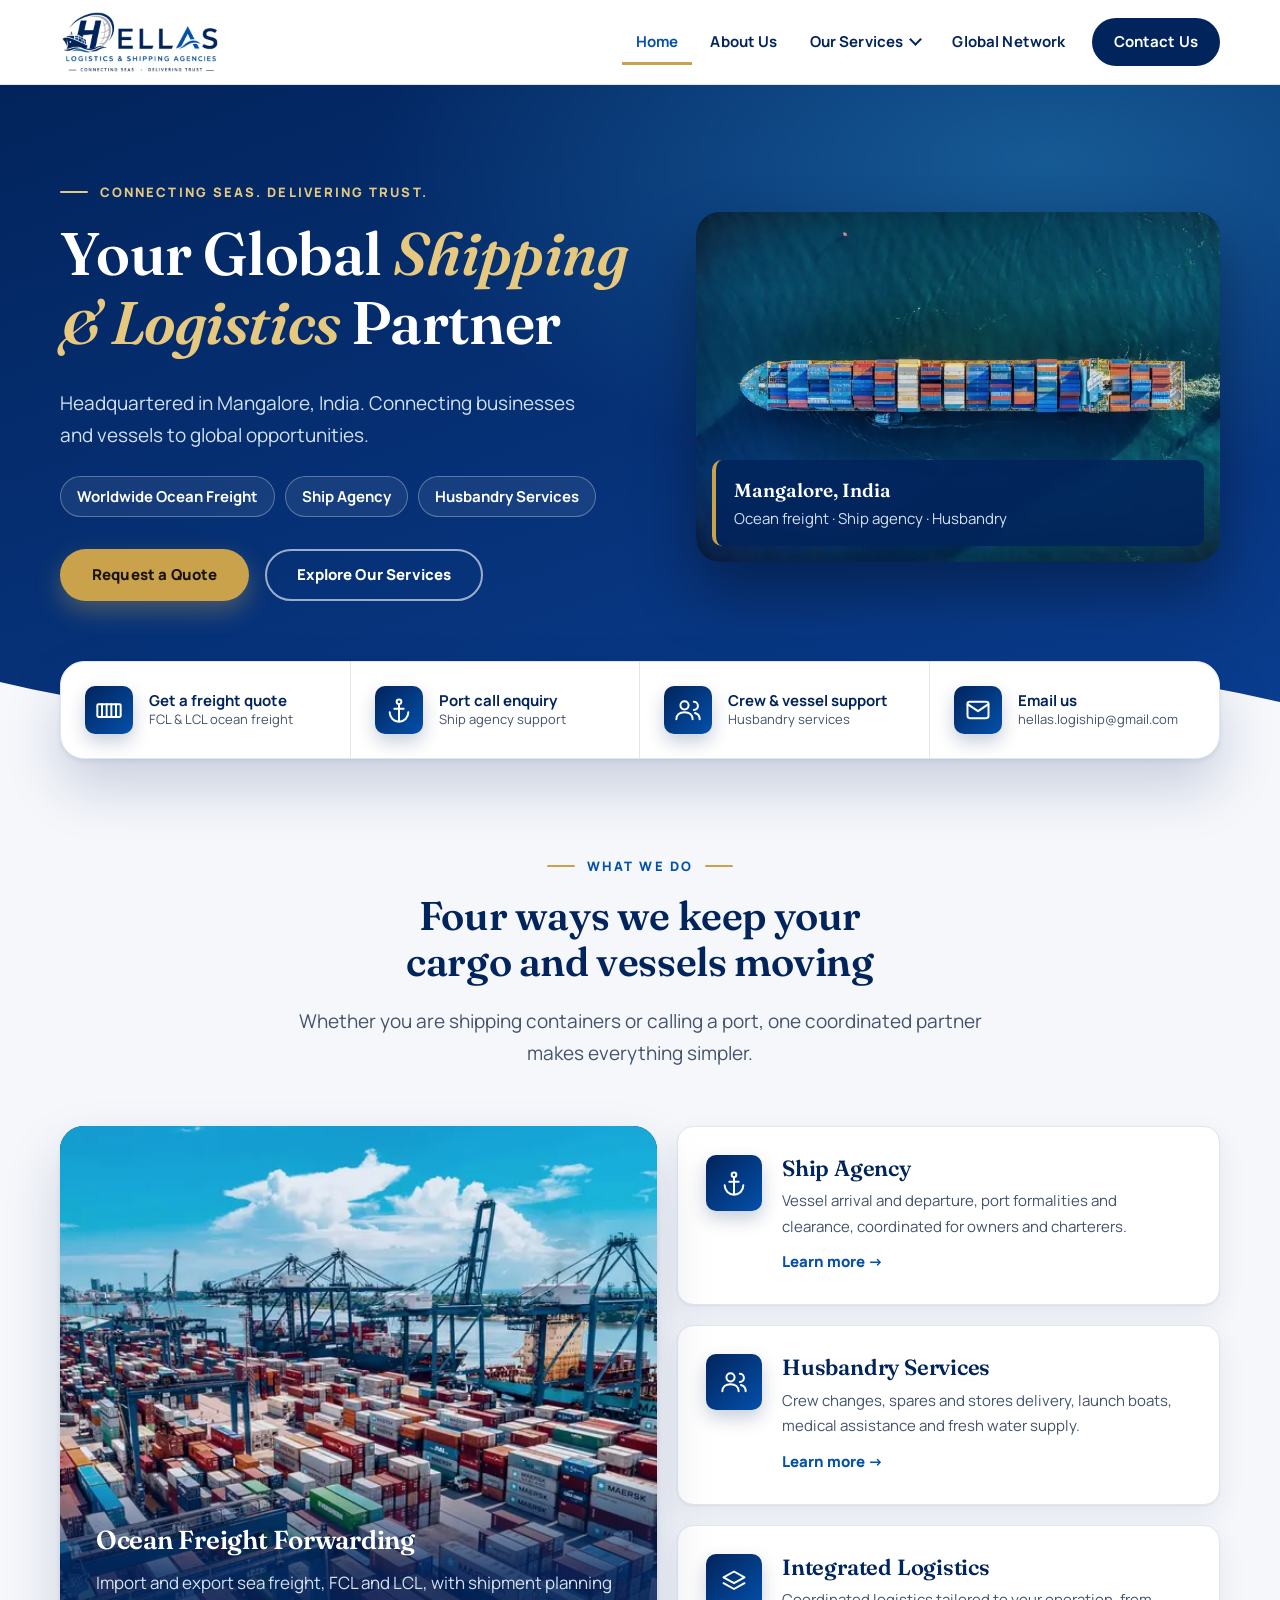
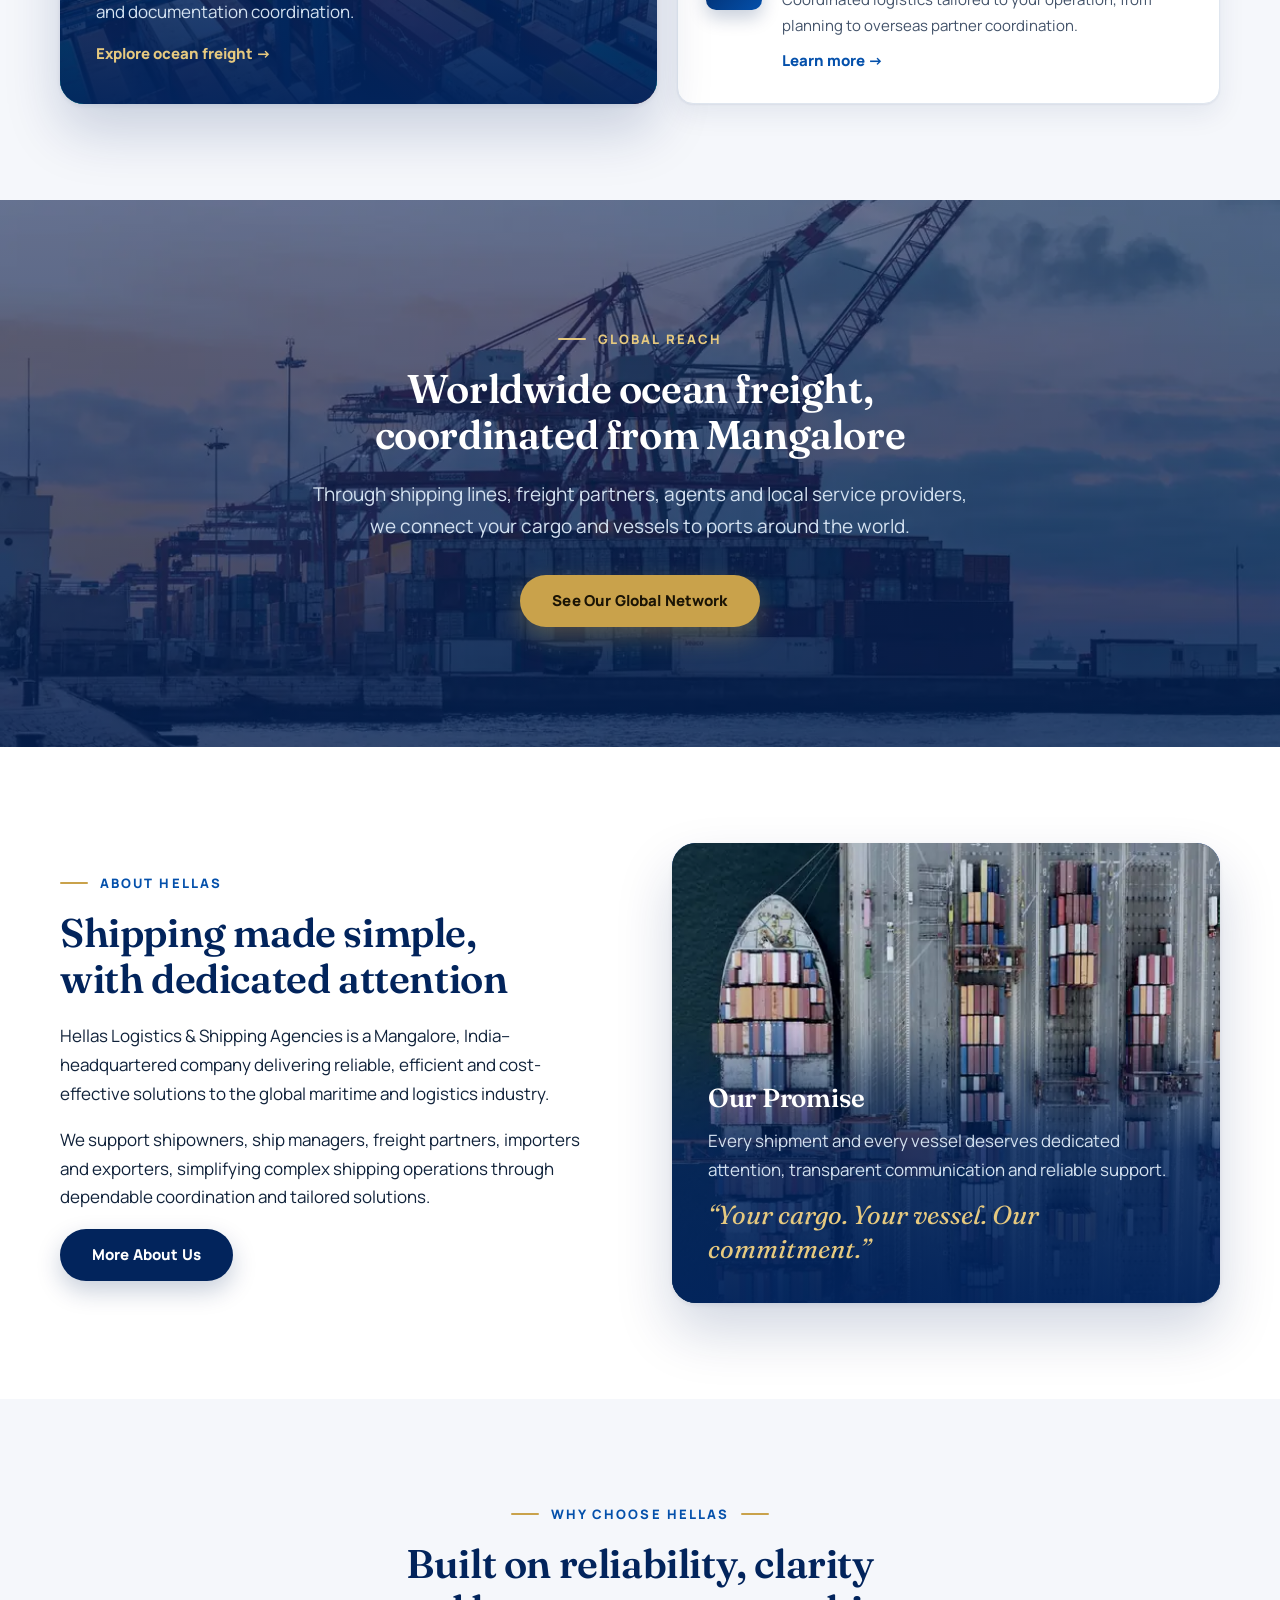
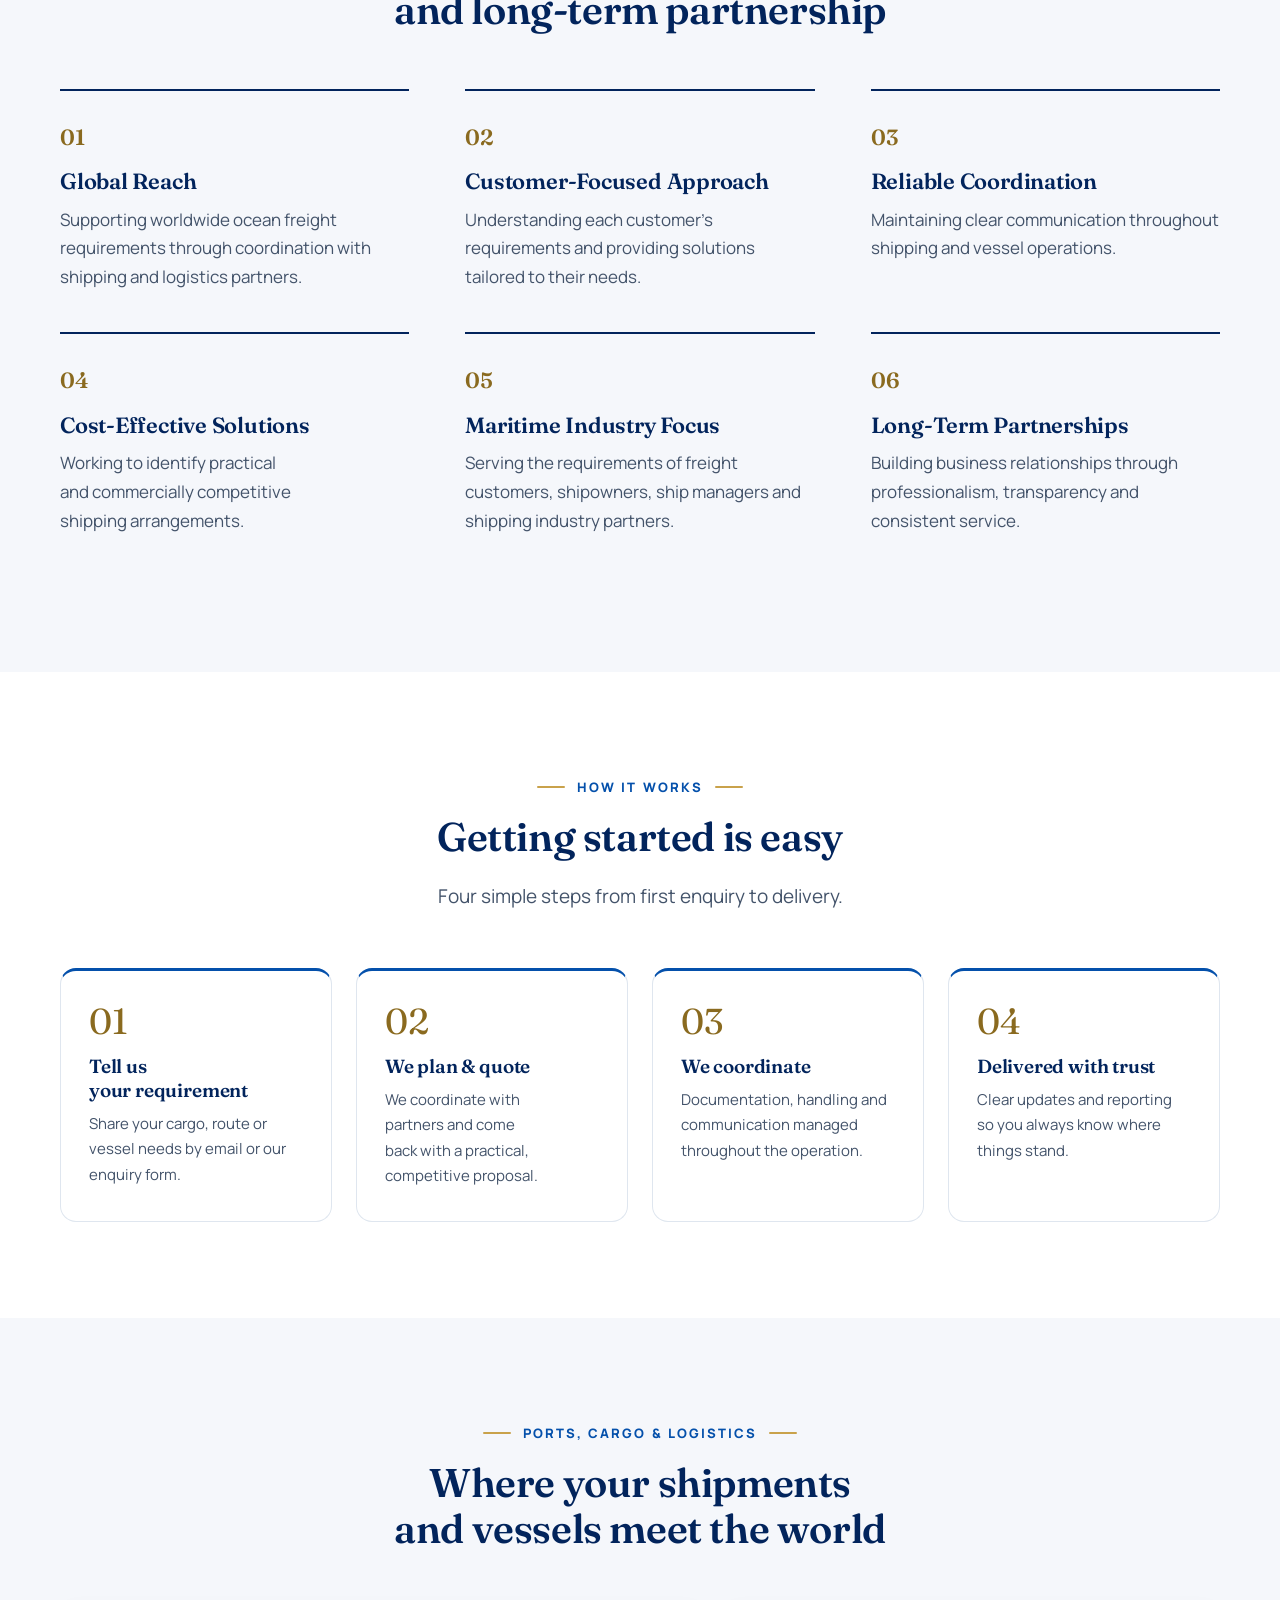
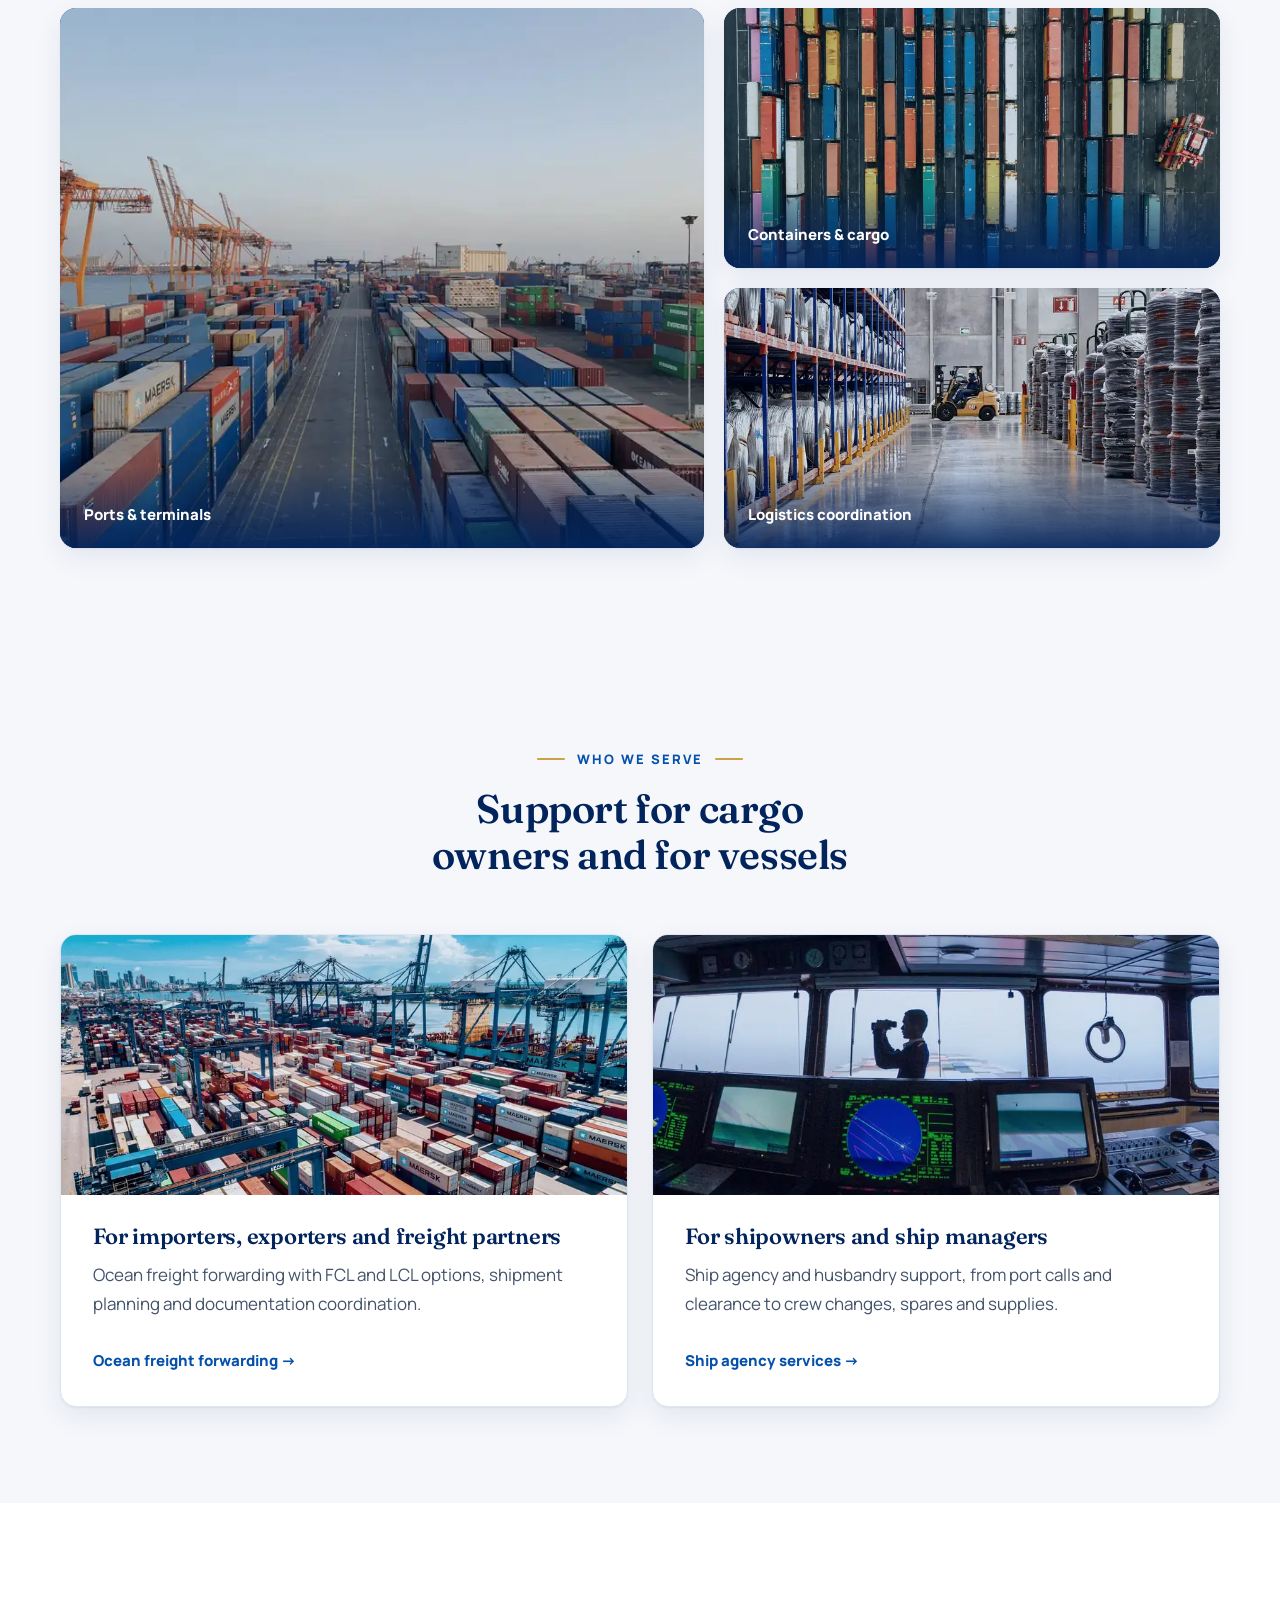
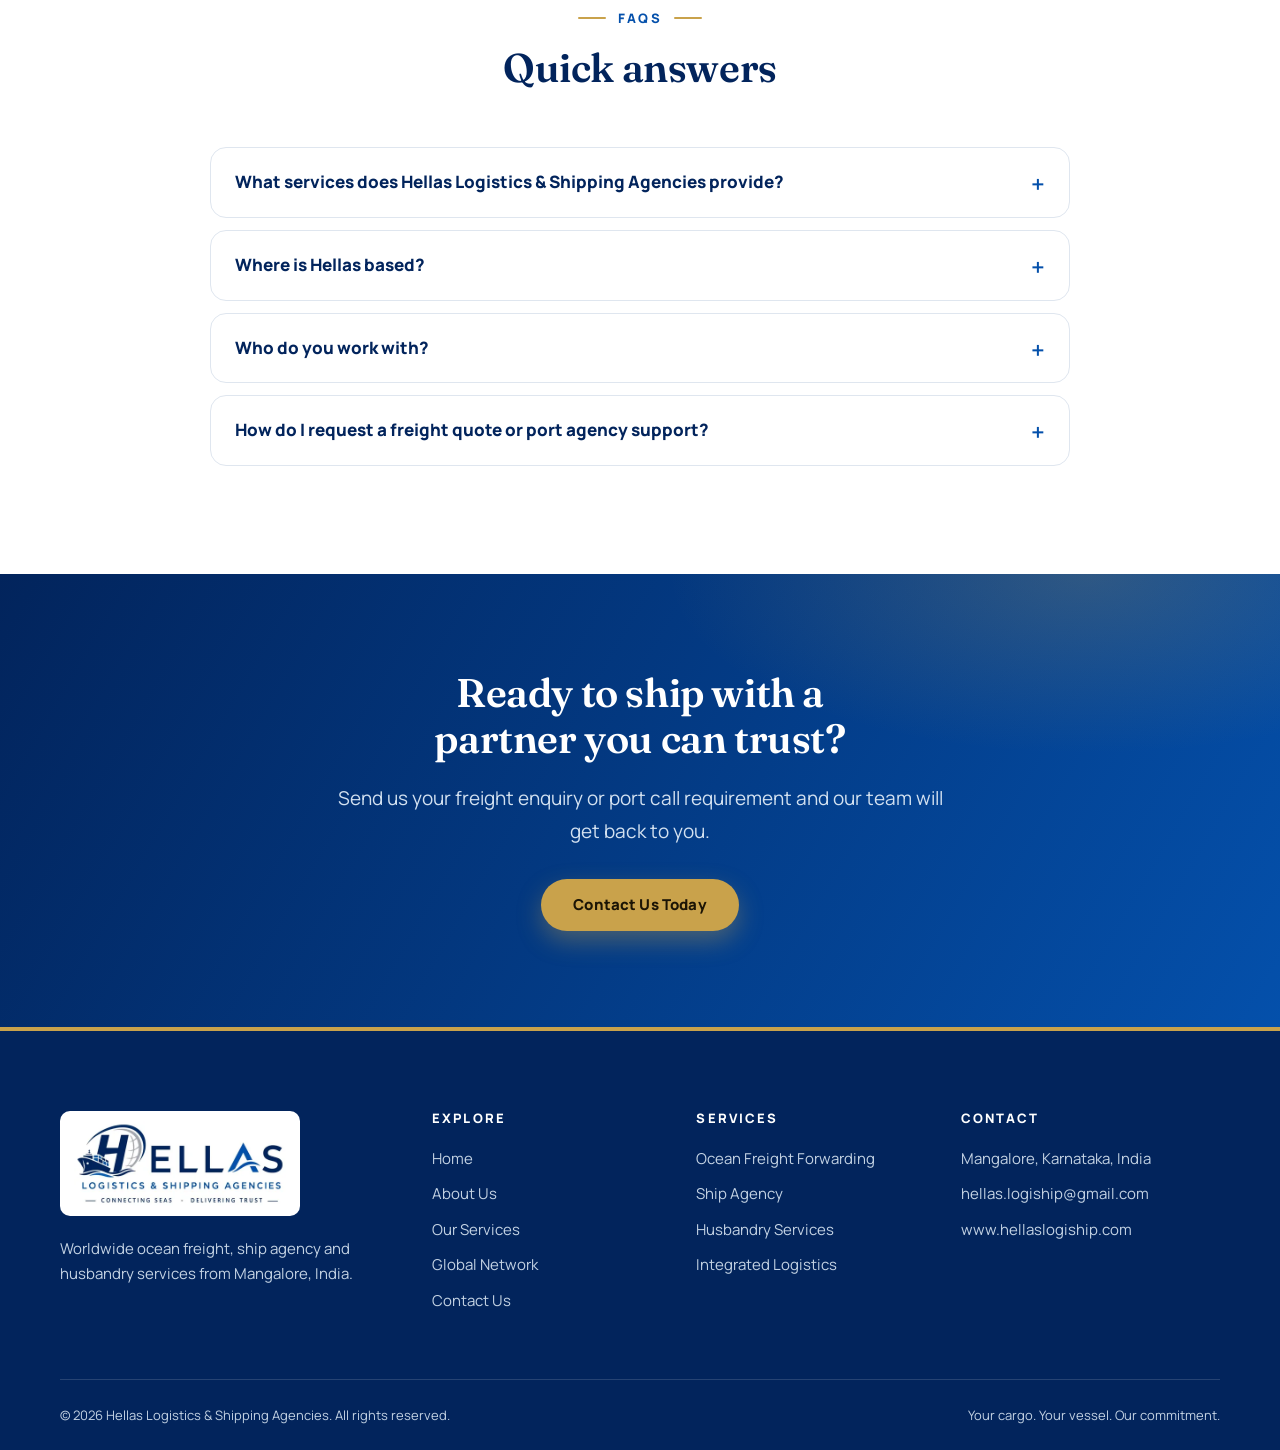
==== commit 7fdc063a: "Design-system clean-up: type scale, spacing, radii, darker small text, graded photos, bento and edit" ====
--- a/index.html
+++ b/index.html
@@ -19,7 +19,7 @@
 <link rel="preconnect" href="https://fonts.googleapis.com"><link rel="preconnect" href="https://fonts.gstatic.com" crossorigin>
 <link href="https://fonts.googleapis.com/css2?family=Fraunces:ital,opsz,wght@0,9..144,600;0,9..144,700;1,9..144,500&family=Manrope:wght@400;500;600;700;800&display=swap" rel="stylesheet">
 <link rel="preload" as="image" href="assets/img/aerial-ship-800.webp" imagesrcset="assets/img/aerial-ship-480.webp 480w, assets/img/aerial-ship-800.webp 800w, assets/img/aerial-ship-1200.webp 1200w, assets/img/aerial-ship-1800.webp 1800w" imagesizes="(max-width:960px) 100vw, 540px" fetchpriority="high">
-<link rel="stylesheet" href="assets/site.css">
+<link rel="stylesheet" href="assets/site.css?v=202610151425">
 <script type="application/ld+json">{"@context": "https://schema.org", "@type": "Organization", "@id": "https://www.hellaslogiship.com/#org", "name": "Hellas Logistics & Shipping Agencies", "alternateName": "Hellas Logiship", "url": "https://www.hellaslogiship.com/", "slogan": "Connecting Seas. Delivering Trust.", "logo": "https://www.hellaslogiship.com/assets/favicon.png", "email": "hellas.logiship@gmail.com", "description": "Mangalore-based ocean freight forwarding, ship agency and husbandry services company supporting shipowners, ship managers, importers and exporters worldwide.", "address": {"@type": "PostalAddress", "addressLocality": "Mangalore", "addressRegion": "Karnataka", "addressCountry": "IN"}, "areaServed": "Worldwide", "contactPoint": {"@type": "ContactPoint", "contactType": "customer service", "email": "hellas.logiship@gmail.com", "availableLanguage": ["English"]}}</script><script type="application/ld+json">{"@context": "https://schema.org", "@type": "WebSite", "name": "Hellas Logistics & Shipping Agencies", "url": "https://www.hellaslogiship.com/"}</script><script type="application/ld+json">{"@context": "https://schema.org", "@type": "FAQPage", "mainEntity": [{"@type": "Question", "name": "What services does Hellas Logistics & Shipping Agencies provide?", "acceptedAnswer": {"@type": "Answer", "text": "We specialise in worldwide ocean freight forwarding, ship agency and husbandry services, along with integrated logistics solutions for importers, exporters, shipowners and ship managers."}}, {"@type": "Question", "name": "Where is Hellas based?", "acceptedAnswer": {"@type": "Answer", "text": "Our headquarters are in Mangalore, Karnataka, India. We support customers worldwide through coordination with shipping lines, freight partners, agents and local service providers."}}, {"@type": "Question", "name": "Who do you work with?", "acceptedAnswer": {"@type": "Answer", "text": "Shipowners, ship managers, freight partners, importers, exporters and businesses with shipping and logistics requirements."}}, {"@type": "Question", "name": "How do I request a freight quote or port agency support?", "acceptedAnswer": {"@type": "Answer", "text": "Use our contact page or email hellas.logiship@gmail.com with details of your cargo or vessel, and our team will respond."}}]}</script>
 </head>
 <body>
@@ -27,7 +27,7 @@
 <header class="site-header"><div class="wrap nav">
 <a class="brand" href="index.html" aria-label="Hellas Logistics & Shipping Agencies home"><img src="assets/logo-480.webp" alt="Hellas Logistics & Shipping Agencies – Connecting Seas. Delivering Trust." width="480" height="193" fetchpriority="high" class="logo"></a>
 <button class="burger" aria-label="Open menu" aria-expanded="false" aria-controls="menu"><span></span><span></span><span></span></button>
-<nav aria-label="Main"><ul class="menu" id="menu"><li><a href="index.html" aria-current="page">Home</a></li><li><a href="about.html">About Us</a></li><li class="has-sub"><a href="services.html" aria-haspopup="true">Our Services</a><button class="sub-toggle" type="button" aria-expanded="false" aria-controls="mega-services" aria-label="Show services menu"><svg viewBox="0 0 24 24" width="18" height="18" aria-hidden="true"><path d="M6 9l6 6 6-6" fill="none" stroke="currentColor" stroke-width="2.4" stroke-linecap="round" stroke-linejoin="round"/></svg></button><div class="mega" id="mega-services"><div class="wrap mega-in"><div class="mega-intro"><span class="eyebrow dark">What we do</span><h3>Shipping &amp; maritime services</h3><p>Ocean freight, ship agency and husbandry, coordinated by one dependable partner.</p><a class="link-more" href="services.html">View all services</a></div><div class="mega-grid"><a class="mega-item" href="ocean-freight-forwarding.html"><span class="icon" aria-hidden="true"><svg viewBox="0 0 24 24"><rect x="2" y="7" width="20" height="11" rx="1"/><path d="M6 7v11M10 7v11M14 7v11M18 7v11"/></svg></span><span><b>Ocean Freight Forwarding</b><small>Import and export sea freight, FCL and LCL shipments.</small></span></a><a class="mega-item" href="ship-agency-services.html"><span class="icon" aria-hidden="true"><svg viewBox="0 0 24 24"><circle cx="12" cy="5" r="2"/><path d="M12 7v14M8 11h8M4 14a8 8 0 0016 0"/></svg></span><span><b>Ship Agency Services</b><small>Port calls, clearance and vessel coordination.</small></span></a><a class="mega-item" href="husbandry-services.html"><span class="icon" aria-hidden="true"><svg viewBox="0 0 24 24"><circle cx="9" cy="8" r="3.5"/><path d="M2 20c0-4 3-6 7-6s7 2 7 6M17 5a3.5 3.5 0 010 7M22 20c0-3-2-5-4-5.5"/></svg></span><span><b>Husbandry Services</b><small>Crew changes, spares, stores and vessel supplies.</small></span></a><a class="mega-item" href="integrated-logistics-solutions.html"><span class="icon" aria-hidden="true"><svg viewBox="0 0 24 24"><path d="M12 3l9 5-9 5-9-5z"/><path d="M3 13l9 5 9-5"/></svg></span><span><b>Integrated Logistics</b><small>Planning and coordination tailored to your cargo.</small></span></a></div><div class="mega-cta"><b>Need a quote?</b><p>Tell us about your cargo or vessel and we will respond.</p><a class="btn btn-gold" href="contact.html">Send an Enquiry</a><small>hellas.logiship@gmail.com</small></div></div></div></li><li><a href="global-network.html">Global Network</a></li><li><a href="contact.html" class="cta">Contact Us</a></li></ul></nav>
+<nav aria-label="Main"><ul class="menu" id="menu"><li><a href="index.html" aria-current="page">Home</a></li><li><a href="about.html">About Us</a></li><li class="has-sub"><a href="services.html" aria-haspopup="true">Our Services</a><button class="sub-toggle" type="button" aria-expanded="false" aria-controls="mega-services" aria-label="Show services menu"><svg viewBox="0 0 24 24" width="18" height="18" aria-hidden="true"><path d="M6 9l6 6 6-6" fill="none" stroke="currentColor" stroke-width="2.4" stroke-linecap="round" stroke-linejoin="round"/></svg></button><div class="mega" id="mega-services"><div class="wrap mega-in"><div class="mega-intro"><span class="eyebrow dark">What we do</span><h3>Shipping &amp; maritime services</h3><p>Ocean freight, ship agency and husbandry, coordinated by one dependable partner.</p><a class="link-more" href="services.html">View all services</a></div><div class="mega-grid"><a class="mega-item" href="ocean-freight-forwarding.html"><span class="icon" aria-hidden="true"><svg viewBox="0 0 24 24"><rect x="2" y="7" width="20" height="11" rx="1"/><path d="M6 7v11M10 7v11M14 7v11M18 7v11"/></svg></span><span><b>Ocean Freight Forwarding</b><small>Import and export sea freight, FCL and LCL shipments.</small></span></a><a class="mega-item" href="ship-agency-services.html"><span class="icon" aria-hidden="true"><svg viewBox="0 0 24 24"><circle cx="12" cy="5" r="2"/><path d="M12 7v14M8 11h8M4 14a8 8 0 0016 0"/></svg></span><span><b>Ship Agency Services</b><small>Port calls, clearance and vessel coordination.</small></span></a><a class="mega-item" href="husbandry-services.html"><span class="icon" aria-hidden="true"><svg viewBox="0 0 24 24"><circle cx="9" cy="8" r="3.5"/><path d="M2 20c0-4 3-6 7-6s7 2 7 6M17 5a3.5 3.5 0 010 7M22 20c0-3-2-5-4-5.5"/></svg></span><span><b>Husbandry Services</b><small>Crew changes, spares, stores and vessel supplies.</small></span></a><a class="mega-item" href="integrated-logistics-solutions.html"><span class="icon" aria-hidden="true"><svg viewBox="0 0 24 24"><path d="M12 3l9 5-9 5-9-5z"/><path d="M3 13l9 5 9-5"/></svg></span><span><b>Integrated Logistics</b><small>Planning and coordination tailored to your cargo.</small></span></a></div><div class="mega-cta"><b>Need a quote?</b><p>Tell us about your cargo or vessel and we will respond.</p><a class="btn btn-gold" href="contact.html">Send an Enquiry</a><small>hellas.logiship@gmail.com</small></div></div></div></li><li><a href="global-network.html">Global Network</a></li><li><a href="contact.html" class="cta">Contact Us</a></li><li class="menu-foot"><a class="btn btn-gold" href="contact.html">Request a Quote</a><a class="mf-line" href="mailto:hellas.logiship@gmail.com"><span class="icon" aria-hidden="true"><svg viewBox="0 0 24 24"><rect x="3" y="5" width="18" height="14" rx="2"/><path d="M3 7l9 6 9-6"/></svg></span><span>hellas.logiship@gmail.com</span></a><span class="mf-line"><span class="icon" aria-hidden="true"><svg viewBox="0 0 24 24"><path d="M12 21s7-6.2 7-11a7 7 0 10-14 0c0 4.8 7 11 7 11z"/><circle cx="12" cy="10" r="2.5"/></svg></span><span>Mangalore, Karnataka, India</span></span></li></ul></nav>
 </div></header>
 <main id="main">
 <section class="hero"><div class="wrap">
@@ -44,11 +44,11 @@
 <section class="quickbar-wrap"><div class="wrap"><div class="quickbar reveal"><a class="qb" href="contact.html?service=ocean"><span class="icon" aria-hidden="true"><svg viewBox="0 0 24 24"><rect x="2" y="7" width="20" height="11" rx="1"/><path d="M6 7v11M10 7v11M14 7v11M18 7v11"/></svg></span><span><b>Get a freight quote</b><small>FCL &amp; LCL ocean freight</small></span></a><a class="qb" href="contact.html?service=agency"><span class="icon" aria-hidden="true"><svg viewBox="0 0 24 24"><circle cx="12" cy="5" r="2"/><path d="M12 7v14M8 11h8M4 14a8 8 0 0016 0"/></svg></span><span><b>Port call enquiry</b><small>Ship agency support</small></span></a><a class="qb" href="contact.html?service=husbandry"><span class="icon" aria-hidden="true"><svg viewBox="0 0 24 24"><circle cx="9" cy="8" r="3.5"/><path d="M2 20c0-4 3-6 7-6s7 2 7 6M17 5a3.5 3.5 0 010 7M22 20c0-3-2-5-4-5.5"/></svg></span><span><b>Crew &amp; vessel support</b><small>Husbandry services</small></span></a><a class="qb" href="mailto:hellas.logiship@gmail.com"><span class="icon" aria-hidden="true"><svg viewBox="0 0 24 24"><rect x="3" y="5" width="18" height="14" rx="2"/><path d="M3 7l9 6 9-6"/></svg></span><span><b>Email us</b><small>hellas.logiship@gmail.com</small></span></a></div></div></section>
 <section><div class="wrap">
 <div class="sec-head reveal"><span class="eyebrow dark">What we do</span><h2>Four ways we keep your cargo and vessels moving</h2><p>Whether you are shipping containers or calling a port, one coordinated partner makes everything simpler.</p></div>
-<div class="grid g4">
-<article class="card reveal"><span class="icon" aria-hidden="true"><svg viewBox="0 0 24 24"><rect x="2" y="7" width="20" height="11" rx="1"/><path d="M6 7v11M10 7v11M14 7v11M18 7v11"/></svg></span><h3>Ocean Freight Forwarding</h3><p>Import and export sea freight, FCL and LCL, with shipment planning and documentation coordination.</p><a class="link-more" href="ocean-freight-forwarding.html">Learn more</a></article>
-<article class="card reveal"><span class="icon" aria-hidden="true"><svg viewBox="0 0 24 24"><circle cx="12" cy="5" r="2"/><path d="M12 7v14M8 11h8M4 14a8 8 0 0016 0"/></svg></span><h3>Ship Agency</h3><p>Vessel arrival and departure, port formalities and clearance, coordinated for owners and charterers.</p><a class="link-more" href="ship-agency-services.html">Learn more</a></article>
-<article class="card reveal"><span class="icon" aria-hidden="true"><svg viewBox="0 0 24 24"><circle cx="9" cy="8" r="3.5"/><path d="M2 20c0-4 3-6 7-6s7 2 7 6M17 5a3.5 3.5 0 010 7M22 20c0-3-2-5-4-5.5"/></svg></span><h3>Husbandry Services</h3><p>Crew changes, spares and stores delivery, launch boats, medical assistance and fresh water supply.</p><a class="link-more" href="husbandry-services.html">Learn more</a></article>
-<article class="card reveal"><span class="icon" aria-hidden="true"><svg viewBox="0 0 24 24"><path d="M12 3l9 5-9 5-9-5z"/><path d="M3 13l9 5 9-5"/></svg></span><h3>Integrated Logistics</h3><p>Coordinated logistics tailored to your operation, from planning to overseas partner coordination.</p><a class="link-more" href="integrated-logistics-solutions.html">Learn more</a></article>
+<div class="bento">
+<a class="bento-lg reveal" href="ocean-freight-forwarding.html"><img loading="lazy" src="assets/img/containers-stack-800.webp" srcset="assets/img/containers-stack-480.webp 480w, assets/img/containers-stack-800.webp 800w, assets/img/containers-stack-1200.webp 1200w, assets/img/containers-stack-1800.webp 1800w" sizes="(max-width:700px) 100vw, 560px" width="1800" height="1199" decoding="async" alt="Colourful shipping containers at a busy container terminal"><div class="bento-body"><h3>Ocean Freight Forwarding</h3><p>Import and export sea freight, FCL and LCL, with shipment planning and documentation coordination.</p><span class="link-more">Explore ocean freight</span></div></a>
+<a class="bento-sm reveal" href="ship-agency-services.html"><span class="icon" aria-hidden="true"><svg viewBox="0 0 24 24"><circle cx="12" cy="5" r="2"/><path d="M12 7v14M8 11h8M4 14a8 8 0 0016 0"/></svg></span><div><h3>Ship Agency</h3><p>Vessel arrival and departure, port formalities and clearance, coordinated for owners and charterers.</p><span class="link-more">Learn more</span></div></a>
+<a class="bento-sm reveal" href="husbandry-services.html"><span class="icon" aria-hidden="true"><svg viewBox="0 0 24 24"><circle cx="9" cy="8" r="3.5"/><path d="M2 20c0-4 3-6 7-6s7 2 7 6M17 5a3.5 3.5 0 010 7M22 20c0-3-2-5-4-5.5"/></svg></span><div><h3>Husbandry Services</h3><p>Crew changes, spares and stores delivery, launch boats, medical assistance and fresh water supply.</p><span class="link-more">Learn more</span></div></a>
+<a class="bento-sm reveal" href="integrated-logistics-solutions.html"><span class="icon" aria-hidden="true"><svg viewBox="0 0 24 24"><path d="M12 3l9 5-9 5-9-5z"/><path d="M3 13l9 5 9-5"/></svg></span><div><h3>Integrated Logistics</h3><p>Coordinated logistics tailored to your operation, from planning to overseas partner coordination.</p><span class="link-more">Learn more</span></div></a>
 </div></div></section>
 
 <section class="photo-banner bgp-sunset"><div class="wrap reveal"><span class="eyebrow">Global reach</span><h2>Worldwide ocean freight, coordinated from Mangalore</h2><p>Through shipping lines, freight partners, agents and local service providers, we connect your cargo and vessels to ports around the world.</p><a class="btn btn-gold" href="global-network.html">See Our Global Network</a></div></section>
@@ -62,14 +62,7 @@
 
 <section><div class="wrap">
 <div class="sec-head reveal"><span class="eyebrow dark">Why choose Hellas</span><h2>Built on reliability, clarity and long-term partnership</h2></div>
-<div class="grid g3">
-<div class="card reveal"><span class="icon" aria-hidden="true"><svg viewBox="0 0 24 24"><circle cx="12" cy="12" r="9"/><path d="M3 12h18M12 3c3 3 3 15 0 18M12 3c-3 3-3 15 0 18"/></svg></span><h3>Global Reach</h3><p>Supporting worldwide ocean freight requirements through coordination with shipping and logistics partners.</p></div>
-<div class="card reveal"><span class="icon" aria-hidden="true"><svg viewBox="0 0 24 24"><path d="M3 12l4-4 4 2 4-2 6 5M3 12l5 5a2 2 0 003 0M11 17l2 2a2 2 0 003 0l5-6"/></svg></span><h3>Customer-Focused Approach</h3><p>Understanding each customer&rsquo;s requirements and providing solutions tailored to their needs.</p></div>
-<div class="card reveal"><span class="icon" aria-hidden="true"><svg viewBox="0 0 24 24"><path d="M4 5h16v11H9l-5 4z"/></svg></span><h3>Reliable Coordination</h3><p>Maintaining clear communication throughout shipping and vessel operations.</p></div>
-<div class="card reveal"><span class="icon" aria-hidden="true"><svg viewBox="0 0 24 24"><circle cx="12" cy="12" r="9"/><path d="M12 7v10M9.5 9.5c0-1 1-1.5 2.5-1.5s2.5.7 2.5 1.7-1 1.5-2.5 1.8-2.5.8-2.5 1.8 1 1.7 2.5 1.7 2.5-.5 2.5-1.5"/></svg></span><h3>Cost-Effective Solutions</h3><p>Working to identify practical and commercially competitive shipping arrangements.</p></div>
-<div class="card reveal"><span class="icon" aria-hidden="true"><svg viewBox="0 0 24 24"><circle cx="12" cy="12" r="9"/><path d="M15.5 8.5l-2 5-5 2 2-5z"/></svg></span><h3>Maritime Industry Focus</h3><p>Serving freight customers, shipowners, ship managers and shipping industry partners.</p></div>
-<div class="card reveal"><span class="icon" aria-hidden="true"><svg viewBox="0 0 24 24"><path d="M12 3l8 3v6c0 5-3.5 8-8 9-4.5-1-8-4-8-9V6z"/><path d="M9 12l2 2 4-4"/></svg></span><h3>Long-Term Partnerships</h3><p>Building relationships through professionalism, transparency and consistent service.</p></div>
-</div></div></section>
+<div class="why"><div class="why-item reveal"><span class="why-n">01</span><h3>Global Reach</h3><p>Supporting worldwide ocean freight requirements through coordination with shipping and logistics partners.</p></div><div class="why-item reveal"><span class="why-n">02</span><h3>Customer-Focused Approach</h3><p>Understanding each customer&rsquo;s requirements and providing solutions tailored to their needs.</p></div><div class="why-item reveal"><span class="why-n">03</span><h3>Reliable Coordination</h3><p>Maintaining clear communication throughout shipping and vessel operations.</p></div><div class="why-item reveal"><span class="why-n">04</span><h3>Cost-Effective Solutions</h3><p>Working to identify practical and commercially competitive shipping arrangements.</p></div><div class="why-item reveal"><span class="why-n">05</span><h3>Maritime Industry Focus</h3><p>Serving the requirements of freight customers, shipowners, ship managers and shipping industry partners.</p></div><div class="why-item reveal"><span class="why-n">06</span><h3>Long-Term Partnerships</h3><p>Building business relationships through professionalism, transparency and consistent service.</p></div></div></div></section>
 
 <section class="alt"><div class="wrap">
 <div class="sec-head reveal"><span class="eyebrow dark">How it works</span><h2>Getting started is easy</h2><p>Four simple steps from first enquiry to delivery.</p></div>
@@ -105,6 +98,6 @@
 </div>
 <div class="footer-bottom"><span>&copy; <span id="yr">2026</span> Hellas Logistics & Shipping Agencies. All rights reserved.</span><span>Your cargo. Your vessel. Our commitment.</span></div>
 </div></footer>
-<a class="float-cta" href="contact.html">Request a Quote</a>
-<script src="assets/main.js" defer></script>
+<div class="mobile-bar"><a class="mb-main" href="contact.html">Request a Quote</a><a class="mb-mail" href="mailto:hellas.logiship@gmail.com" aria-label="Email Hellas Logistics"><svg viewBox="0 0 24 24" width="22" height="22" aria-hidden="true" fill="none" stroke="currentColor" stroke-width="1.9" stroke-linecap="round" stroke-linejoin="round"><rect x="3" y="5" width="18" height="14" rx="2"/><path d="M3 7l9 6 9-6"/></svg></a></div>
+<script src="assets/main.js?v=202610151425" defer></script>
 </body></html>
--- a/assets/site.css
+++ b/assets/site.css
@@ -1 +1 @@
-:root{--navy:#02245c;--navy-2:#0a3d8f;--ink:#16263a;--muted:#5b6b7e;--teal:#0450ab;--teal-d:#0450ab;--gold:#c9a24b;--gold-l:#e6c97f;--bg:#f6f8fb;--card:#fff;--line:#e3e9f0;--radius:16px;--shadow:0 10px 30px rgba(10,37,64,.08);--shadow-lg:0 20px 50px rgba(10,37,64,.16);--serif:'Fraunces',Georgia,serif;--sans:'Manrope',system-ui,-apple-system,'Segoe UI',Roboto,sans-serif}*{box-sizing:border-box}html{scroll-behavior:smooth}body{margin:0;font-family:var(--sans);color:var(--ink);background:var(--bg);line-height:1.65;font-size:17px;-webkit-font-smoothing:antialiased}img,svg{max-width:100%}a{color:var(--teal-d);text-decoration:none}a:hover{text-decoration:underline}h1,h2,h3,h4{font-family:var(--serif);color:var(--navy);line-height:1.2;margin:0 0 .5em;font-weight:600}h1{font-size:clamp(2.2rem,5vw,3.6rem)}h2{font-size:clamp(1.7rem,3.2vw,2.5rem)}h3{font-size:1.25rem}p{margin:0 0 1em}.wrap{width:min(1160px,100% - 40px);margin-inline:auto}.skip{position:absolute;left:-999px;top:0;background:var(--gold);color:#000;padding:10px 16px;z-index:100}.skip:focus{left:10px;top:10px}:focus-visible{outline:3px solid var(--gold);outline-offset:3px;border-radius:4px}.site-header{position:sticky;top:0;z-index:50;background:rgba(255,255,255,.94);backdrop-filter:blur(10px);border-bottom:1px solid var(--line)}.nav{display:flex;align-items:center;justify-content:space-between;height:76px;gap:20px}.brand{display:flex;align-items:center;gap:12px;color:var(--navy);text-decoration:none!important}.brand-text{display:flex;flex-direction:column;line-height:1.1}.brand-text b{font-family:var(--serif);font-size:1.35rem;letter-spacing:.14em;font-weight:700}.brand-text small{font-size:.66rem;letter-spacing:.12em;text-transform:uppercase;color:var(--muted);margin-top:3px}.menu{display:flex;align-items:center;gap:6px;list-style:none;margin:0;padding:0}.menu a{display:block;padding:10px 14px;color:var(--navy);font-weight:600;font-size:.93rem;border-radius:8px;letter-spacing:.02em}.menu a:hover{background:var(--bg);text-decoration:none}.menu a[aria-current=page]{color:var(--teal-d);box-shadow:inset 0 -3px 0 var(--gold);border-radius:0}.menu .cta{background:var(--navy);color:#fff;margin-left:8px;border-radius:999px;padding:10px 20px}.menu .cta:hover{background:var(--teal-d);color:#fff}.menu .cta[aria-current=page]{box-shadow:none;color:#fff;border-radius:999px}.burger{display:none;background:none;border:0;padding:10px;cursor:pointer}.burger span{display:block;width:26px;height:2px;background:var(--navy);margin:6px 0;transition:.3s}.btn{display:inline-flex;align-items:center;gap:10px;padding:14px 28px;border-radius:999px;font-weight:700;font-size:.98rem;border:2px solid transparent;cursor:pointer;font-family:inherit;transition:.25s;text-decoration:none!important}.btn-gold{background:var(--gold);color:#1b1405}.btn-gold:hover{background:var(--gold-l);transform:translateY(-2px)}.btn-ghost{border-color:rgba(255,255,255,.55);color:#fff}.btn-ghost:hover{background:rgba(255,255,255,.12)}.btn-navy{background:var(--navy);color:#fff}.btn-navy:hover{background:var(--teal-d);transform:translateY(-2px)}.hero{position:relative;overflow:hidden;color:#fff;background:radial-gradient(1200px 600px at 80% 20%,#14507a 0,transparent 60%),linear-gradient(160deg,var(--navy) 0,var(--navy-2) 100%)}.hero .wrap{display:grid;grid-template-columns:1.05fr .95fr;gap:40px;align-items:center;padding:90px 0 110px;position:relative;z-index:2}.hero h1{color:#fff}.hero h1 em{font-style:italic;color:var(--gold-l)}.eyebrow{display:inline-block;font-size:.78rem;letter-spacing:.2em;text-transform:uppercase;font-weight:700;color:var(--gold-l);margin-bottom:18px}.eyebrow.dark{color:var(--teal-d)}.hero .lead{font-size:1.1rem;color:#cfe0ef;max-width:560px}.hero .tags{display:flex;flex-wrap:wrap;gap:10px;margin:22px 0 32px}.tag{border:1px solid rgba(255,255,255,.3);border-radius:999px;padding:6px 16px;font-size:.85rem;font-weight:600;color:#fff;background:rgba(255,255,255,.07)}.hero-actions{display:flex;flex-wrap:wrap;gap:14px}.hero-art{filter:drop-shadow(0 30px 40px rgba(0,0,0,.35))}.waves{position:absolute;left:0;right:0;bottom:-1px;line-height:0;z-index:3}.waves svg{width:100%;height:80px;display:block}.page-hero{padding:70px 0 100px}.page-hero .wrap{display:block;padding:70px 0 100px}.page-hero p{max-width:680px;color:#cfe0ef;font-size:1.12rem}section{padding:88px 0}.alt{background:#fff}.sec-head{max-width:720px;margin:0 auto 52px;text-align:center}.sec-head p{color:var(--muted)}.grid{display:grid;gap:26px}.g2{grid-template-columns:repeat(2,1fr)}.g3{grid-template-columns:repeat(3,1fr)}.g4{grid-template-columns:repeat(4,1fr)}.card{background:var(--card);border:1px solid var(--line);border-radius:var(--radius);padding:32px;box-shadow:var(--shadow);transition:.3s}.card:hover{transform:translateY(-6px);box-shadow:var(--shadow-lg)}.card p{color:var(--muted);margin:0}.icon{width:56px;height:56px;border-radius:14px;display:grid;place-items:center;background:linear-gradient(135deg,var(--navy),var(--teal-d));color:#fff;margin-bottom:20px}.icon svg{width:28px;height:28px;stroke:currentColor;fill:none;stroke-width:1.7;stroke-linecap:round;stroke-linejoin:round}.link-more{display:inline-block;margin-top:16px;font-weight:700}.link-more::after{content:" →"}.split{display:grid;grid-template-columns:1fr 1fr;gap:60px;align-items:center}.panel{background:linear-gradient(160deg,var(--navy),var(--navy-2));color:#fff;border-radius:24px;padding:44px;box-shadow:var(--shadow-lg);position:relative;overflow:hidden}.panel h3{color:#fff;font-size:1.6rem}.panel p{color:#cfe0ef}.panel::after{content:"";position:absolute;right:-60px;bottom:-60px;width:220px;height:220px;border-radius:50%;border:30px solid rgba(201,162,75,.18)}.check{list-style:none;padding:0;margin:0}.check li{position:relative;padding:9px 0 9px 34px;border-bottom:1px solid var(--line)}.check li:last-child{border:0}.check li::before{content:"";position:absolute;left:0;top:14px;width:20px;height:20px;border-radius:50%;background:var(--teal) url("data:image/svg+xml,%3Csvg xmlns='http://www.w3.org/2000/svg' viewBox='0 0 20 20'%3E%3Cpath d='M5 10.5l3.2 3.2L15 7' fill='none' stroke='white' stroke-width='2.2' stroke-linecap='round' stroke-linejoin='round'/%3E%3C/svg%3E") center/contain no-repeat}.svc{display:grid;grid-template-columns:.8fr 1.2fr;gap:50px;padding:56px 0;border-top:1px solid var(--line);align-items:start}.svc:first-of-type{border-top:0}.svc .letter{font-family:var(--serif);font-size:4.5rem;line-height:1;color:var(--gold);opacity:.9}.note{background:#fff7e3;border-left:4px solid var(--gold);padding:14px 18px;border-radius:8px;font-size:.92rem;color:#5b4a1d;margin-top:18px}.steps{counter-reset:s;display:grid;grid-template-columns:repeat(4,1fr);gap:24px}.step{counter-increment:s;position:relative;padding:28px 24px;background:#fff;border:1px solid var(--line);border-radius:var(--radius)}.step::before{content:counter(s,decimal-leading-zero);font-family:var(--serif);font-size:2.3rem;color:var(--gold);display:block;line-height:1;margin-bottom:12px}.step h3{font-size:1.1rem}.step p{margin:0;color:var(--muted);font-size:.95rem}.banner{background:linear-gradient(120deg,var(--navy),var(--teal-d));color:#fff;text-align:center;padding:80px 0}.banner h2{color:#fff}.banner p{color:#d6ecf0;max-width:620px;margin:0 auto 28px}.quote{font-family:var(--serif);font-style:italic;font-size:clamp(1.4rem,3vw,2.1rem);color:var(--gold-l);margin-bottom:18px}.contact-grid{display:grid;grid-template-columns:.9fr 1.1fr;gap:44px}.info-item{display:flex;gap:16px;margin-bottom:26px}.info-item .icon{flex:none;margin:0;width:48px;height:48px}.info-item h3{font-size:1rem;margin-bottom:2px;font-family:var(--sans);font-weight:700}.info-item p{margin:0;color:var(--muted)}form label{display:block;font-weight:700;font-size:.9rem;margin-bottom:6px;color:var(--navy)}form .row{display:grid;grid-template-columns:1fr 1fr;gap:18px}form .f{margin-bottom:18px}input,select,textarea{width:100%;padding:13px 15px;border:1.5px solid var(--line);border-radius:10px;font:inherit;background:#fbfcfe;color:var(--ink);transition:.2s}input:focus,select:focus,textarea:focus{outline:none;border-color:var(--teal);box-shadow:0 0 0 4px rgba(14,154,167,.15)}textarea{min-height:140px;resize:vertical}.hp{position:absolute;left:-9999px}.form-note{font-size:.88rem;color:var(--muted);margin-top:12px}.site-footer{background:var(--navy);color:#b9c9da;padding:70px 0 0;font-size:.95rem}.footer-grid{display:grid;grid-template-columns:1.5fr 1fr 1fr 1.2fr;gap:40px;padding-bottom:50px}.site-footer h4{color:#fff;font-family:var(--sans);font-size:.85rem;letter-spacing:.15em;text-transform:uppercase;margin-bottom:16px}.site-footer a{color:#b9c9da}.site-footer a:hover{color:var(--gold-l)}.site-footer ul{list-style:none;padding:0;margin:0}.site-footer li{margin-bottom:9px}.footer-brand b{font-family:var(--serif);color:#fff;font-size:1.4rem;letter-spacing:.14em}.footer-bottom{border-top:1px solid rgba(255,255,255,.12);padding:22px 0;display:flex;justify-content:space-between;flex-wrap:wrap;gap:10px;font-size:.85rem}.map-box{background:linear-gradient(160deg,#0a2540,#0f3460);border-radius:24px;padding:20px;box-shadow:var(--shadow-lg)}.routes{display:flex;flex-wrap:wrap;gap:10px;margin-top:20px}.pill{background:#eaf6f8;color:var(--teal-d);font-weight:700;font-size:.88rem;padding:7px 16px;border-radius:999px}.reveal{opacity:0;transform:translateY(24px);transition:opacity .7s,transform .7s}.reveal.in{opacity:1;transform:none}@media (prefers-reduced-motion:reduce){.reveal{opacity:1;transform:none;transition:none}html{scroll-behavior:auto}.card{transition:none}}@media (max-width:960px){.hero .wrap,.split,.contact-grid,.svc{grid-template-columns:1fr}.hero .wrap{padding:60px 0 90px}.hero-art{order:-1;max-width:420px;margin:auto}.g3,.g4,.steps{grid-template-columns:repeat(2,1fr)}.footer-grid{grid-template-columns:1fr 1fr}.svc{gap:20px;padding:40px 0}}@media (max-width:860px){.burger{display:block}.menu{position:absolute;top:76px;left:0;right:0;background:#fff;flex-direction:column;align-items:stretch;padding:12px 20px 22px;border-bottom:1px solid var(--line);box-shadow:var(--shadow);display:none}.menu.open{display:flex}.menu a[aria-current=page]{box-shadow:none;background:var(--bg)}.menu .cta{margin:8px 0 0;text-align:center}}@media (max-width:620px){body{font-size:16px}section{padding:60px 0}.g2,.g3,.g4,.steps,form .row,.footer-grid{grid-template-columns:1fr}.brand-text small{display:none}.card,.panel{padding:26px}}.logo{height:56px;width:auto;display:block}.logo-foot{width:240px;height:auto;background:#fff;border-radius:12px;padding:10px 14px;margin-bottom:16px}@media(max-width:620px){.logo{height:44px}}.nav{height:88px}.logo{height:68px}.menu{top:88px}@media(max-width:860px){.menu{top:88px}}@media(max-width:620px){.logo{height:52px}.nav{height:76px}}.has-sub{position:relative}.faq{background:#fff;border:1px solid var(--line);border-radius:12px;margin-bottom:12px;padding:0 22px}.faq summary{cursor:pointer;font-weight:700;padding:18px 0;color:var(--navy);list-style:none;position:relative;padding-right:30px}.faq summary::-webkit-details-marker{display:none}.faq summary::after{content:"+";position:absolute;right:0;top:14px;font-size:1.5rem;color:var(--teal)}.faq[open] summary::after{content:"–"}.faq p{color:var(--muted);padding-bottom:18px;margin:0}.has-sub{position:static}.has-sub>a::after{content:"";display:inline-block;width:7px;height:7px;margin:0 0 3px 8px;border-right:2px solid currentColor;border-bottom:2px solid currentColor;transform:rotate(45deg);transition:.25s}.has-sub:hover>a::after,.has-sub.open>a::after{transform:rotate(-135deg);margin-bottom:-2px}.sub-toggle{display:none}.mega{position:absolute;left:0;right:0;top:100%;background:#fff;border-top:1px solid var(--line);border-bottom:3px solid var(--gold);box-shadow:0 30px 60px rgba(10,37,64,.18);opacity:0;visibility:hidden;transform:translateY(10px);transition:opacity .22s,transform .22s,visibility .22s;z-index:60}.has-sub:hover>.mega,.has-sub:focus-within>.mega,.has-sub.open>.mega{opacity:1;visibility:visible;transform:none}.mega-in{display:grid;grid-template-columns:1fr 1.9fr 1fr;gap:36px;padding:34px 0 38px;align-items:stretch}.mega-intro h3{font-size:1.45rem;margin-bottom:10px}.mega-intro p{color:var(--muted);font-size:.95rem}.mega-grid{display:grid;grid-template-columns:1fr 1fr;gap:8px}.menu .mega-item{display:flex;gap:14px;align-items:flex-start;padding:14px;border-radius:12px;color:var(--navy);box-shadow:none;border:1px solid transparent;transition:.2s;white-space:normal}.menu .mega-item:hover{background:var(--bg);border-color:var(--line);text-decoration:none;transform:translateX(3px)}.menu .mega-item[aria-current=page]{background:var(--bg);box-shadow:none;border-radius:12px}.mega-item .icon{flex:none;margin:0;width:44px;height:44px;border-radius:12px}.mega-item .icon svg{width:22px;height:22px}.mega-item span{display:flex;flex-direction:column}.mega-item b{font-size:.98rem;font-weight:700;line-height:1.3}.mega-item small{color:var(--muted);font-size:.84rem;font-weight:500;margin-top:3px;line-height:1.45}.mega-cta{background:linear-gradient(160deg,var(--navy),var(--navy-2));color:#fff;border-radius:16px;padding:26px;display:flex;flex-direction:column;gap:10px}.mega-cta b{font-family:var(--serif);font-size:1.3rem}.mega-cta p{color:#cfe0ef;font-size:.92rem;margin:0}.mega-cta .btn{padding:11px 20px;font-size:.9rem;justify-content:center;margin-top:4px}.mega-cta small{color:#9fb6cf;text-align:center}.menu .mega .btn-gold{color:#1b1405;margin:0}.menu .mega .link-more{display:inline-block;padding:0;font-size:.95rem;color:var(--teal-d)}.menu .mega .link-more:hover{background:none;text-decoration:underline}@media(max-width:1020px){.mega-in{grid-template-columns:1fr 1.6fr}.mega-cta{display:none}}@media(max-width:860px){.has-sub{position:relative}.has-sub>a::after{display:none}.sub-toggle{display:flex;align-items:center;justify-content:center;position:absolute;right:0;top:0;width:48px;height:44px;background:none;border:0;color:var(--navy);cursor:pointer}.sub-toggle svg{transition:.25s}.has-sub.open .sub-toggle svg{transform:rotate(180deg)}.mega{position:static;opacity:1;visibility:visible;transform:none;box-shadow:none;border:0;display:none;background:var(--bg);border-radius:12px;margin:4px 0 8px}.has-sub:hover>.mega,.has-sub:focus-within>.mega{display:none;opacity:1}.has-sub.open>.mega{display:block}.mega-in{display:block;width:auto;padding:10px}.mega-intro,.mega-cta{display:none}.mega-grid{grid-template-columns:1fr}.menu .mega-item{padding:10px}.mega-item small{display:none}}.hero-photo{margin:0;position:relative;border-radius:24px;overflow:hidden;box-shadow:0 30px 60px rgba(0,0,0,.35);aspect-ratio:3/2;background:var(--navy-2)}.hero-photo img{width:100%;height:100%;object-fit:cover;display:block}.hero-photo figcaption{position:absolute;left:16px;right:16px;bottom:16px;background:rgba(2,36,92,.85);backdrop-filter:blur(6px);color:#fff;border-radius:14px;padding:12px 18px;display:flex;flex-direction:column;font-size:.85rem;border-left:4px solid var(--gold)}.hero-photo figcaption b{font-family:var(--serif);font-size:1.1rem}.hero-photo figcaption span{color:#cfe0ef}.photo-card{margin:0;position:relative;border-radius:24px;overflow:hidden;box-shadow:var(--shadow-lg);min-height:440px;display:flex;align-items:flex-end;background:var(--navy-2)}.photo-card img{position:absolute;inset:0;width:100%;height:100%;object-fit:cover}.photo-card figcaption{position:relative;color:#fff;padding:40px 32px 32px;background:linear-gradient(to top,rgba(2,36,92,.96),rgba(2,36,92,.6) 65%,transparent);width:100%}.photo-card h3{color:#fff;font-size:1.6rem}.photo-card p{color:#dbe8f5;margin:0 0 6px}.photo-band{margin:0;position:relative;border-radius:24px;overflow:hidden;box-shadow:var(--shadow)}.photo-band img{width:100%;height:clamp(220px,32vw,400px);object-fit:cover;display:block}.photo-band figcaption{position:absolute;left:0;bottom:0;padding:18px 26px;background:linear-gradient(90deg,rgba(2,36,92,.9),transparent);color:#fff;font-family:var(--serif);font-style:italic;font-size:1.3rem;width:60%}.photo-inline{margin:0}.photo-inline img{width:100%;border-radius:16px;margin-top:26px;box-shadow:var(--shadow);aspect-ratio:16/10;object-fit:cover;display:block}.img-card{background:#fff;border:1px solid var(--line);border-radius:var(--radius);overflow:hidden;box-shadow:var(--shadow);transition:.3s}.img-card:hover{transform:translateY(-6px);box-shadow:var(--shadow-lg)}.img-card img{width:100%;height:260px;object-fit:cover;display:block}.img-card .body{padding:28px 30px 32px}.img-card p{color:var(--muted)}@media(max-width:960px){.hero-photo{order:-1;max-width:520px;margin:auto}}h1,h2,h3{text-wrap:balance}p,li{text-wrap:pretty}section{padding:96px 0}.banner,.hero,.page-hero{padding-top:0;padding-bottom:0}.banner{padding:88px 0}.site-header{background:#fff;backdrop-filter:none;transition:box-shadow .25s}.site-header.scrolled{box-shadow:0 6px 24px rgba(10,37,64,.10)}.logo{height:64px}.nav{height:84px}.menu{top:84px}.eyebrow{display:inline-flex;align-items:center;gap:12px}.eyebrow::before{content:"";width:28px;height:2px;background:var(--gold);border-radius:2px}.sec-head .eyebrow{justify-content:center}.sec-head .eyebrow::after{content:"";width:28px;height:2px;background:var(--gold);border-radius:2px}.hero .eyebrow::before{background:var(--gold-l)}.panel .eyebrow,.banner .eyebrow{color:var(--gold-l)}.sec-head h2{margin-bottom:.4em}.sec-head p{font-size:1.05rem}.card{position:relative;display:flex;flex-direction:column;overflow:hidden}.card::before{content:"";position:absolute;left:0;top:0;height:3px;width:0;background:linear-gradient(90deg,var(--gold),var(--teal));transition:width .4s}.card:hover::before{width:100%}.card .link-more{margin-top:auto;padding-top:18px}.card p{flex:0 1 auto}a.card h3{margin-bottom:.4em}.icon{box-shadow:0 8px 18px rgba(2,36,92,.22)}.step{border-top:3px solid var(--teal);transition:.3s}.step:hover{transform:translateY(-4px);box-shadow:var(--shadow)}.step::before{background:linear-gradient(135deg,var(--gold),#a8822f);-webkit-background-clip:text;background-clip:text;color:transparent}.hero .wrap{min-height:560px}.hero h1{letter-spacing:-.01em}.hero .lead{font-size:1.15rem;line-height:1.7}.page-hero .wrap{min-height:0}.page-hero h1{text-shadow:0 2px 18px rgba(0,0,0,.25)}.btn{box-shadow:0 8px 20px rgba(2,36,92,.16)}.btn-ghost{box-shadow:none}.btn-gold{box-shadow:0 10px 24px rgba(201,162,75,.35)}.split{align-items:center}.contact-grid{align-items:start}.svc{align-items:start}@media(min-width:961px){.svc>div:first-child{position:sticky;top:110px}}.img-card{display:flex;flex-direction:column}.img-card .body{display:flex;flex-direction:column;flex:1}.img-card .link-more{margin-top:auto;padding-top:14px}.img-card img{transition:transform .6s}.img-card:hover img{transform:scale(1.04)}.img-card{overflow:hidden}.img-card .imgwrap{overflow:hidden}.photo-card figcaption{background:linear-gradient(to top,rgba(2,36,92,.97) 0%,rgba(2,36,92,.8) 55%,rgba(2,36,92,0) 100%)}.banner{background:radial-gradient(700px 300px at 85% 0%,rgba(201,162,75,.22),transparent 60%),linear-gradient(120deg,var(--navy),var(--teal-d))}.banner h2{max-width:760px;margin-inline:auto}.check li{line-height:1.5}.faq{transition:box-shadow .25s,border-color .25s}.faq[open]{box-shadow:var(--shadow);border-color:#cfdcec}.faq summary:hover{color:var(--teal-d)}.site-footer{padding-top:80px}.footer-grid{gap:48px}.footer-brand p{max-width:300px}.site-footer li a{display:inline-block;transition:transform .2s,color .2s}.site-footer li a:hover{transform:translateX(4px);text-decoration:none}input,select,textarea{min-height:48px}textarea{min-height:150px}form .btn{width:100%;justify-content:center;font-size:1rem}.float-cta{display:none}@media(max-width:860px){.float-cta{display:inline-flex;position:fixed;right:16px;bottom:16px;z-index:70;background:var(--gold);color:#1b1405;font-weight:800;padding:13px 22px;border-radius:999px;box-shadow:0 12px 28px rgba(2,36,92,.35);text-decoration:none!important;font-size:.95rem}.logo{height:50px}.nav{height:72px}.menu{top:72px}.hero-photo{order:0;max-width:none;margin:8px 0 0}.hero .wrap{min-height:0;padding:48px 0 88px}section{padding:68px 0}.photo-card{min-height:380px}}@media(max-width:620px){.hero-actions .btn{flex:1 1 100%;justify-content:center}.sec-head{margin-bottom:36px;text-align:left}.sec-head .eyebrow{justify-content:flex-start}.sec-head .eyebrow::after{display:none}.banner .btn{width:100%;justify-content:center}.footer-bottom{flex-direction:column}.img-card img{height:210px}}.split.top{align-items:start}@media(min-width:961px){.split.top>div:first-child{position:sticky;top:110px}}html{-webkit-text-size-adjust:100%}img{height:auto}.hero-photo img,.photo-card img,.img-card img,.mosaic img,.photo-inline img,.photo-band img{height:100%}.img-card img{height:260px}.photo-band img{height:clamp(220px,32vw,400px)}.photo-inline img{height:auto}.photo-inline.sm img{margin-top:18px;aspect-ratio:16/10;height:auto;max-height:230px;width:100%}.hb-about,.hb-services,.hb-network,.hb-contact,.hb-ocean,.hb-agency,.hb-husbandry,.hb-integrated{background-color:var(--navy)}.page-hero{min-height:260px;display:flex;align-items:center}.page-hero .wrap{padding:64px 0 96px;width:min(1160px,100% - 40px)}.quickbar-wrap{padding:0;margin-top:-58px;position:relative;z-index:6}.quickbar{display:grid;grid-template-columns:repeat(4,1fr);background:#fff;border-radius:20px;box-shadow:var(--shadow-lg);border:1px solid var(--line);overflow:hidden}.qb{display:flex;gap:14px;align-items:center;padding:22px 24px;color:var(--navy);text-decoration:none!important;border-right:1px solid var(--line);transition:background .2s}.qb:last-child{border-right:0}.qb:hover{background:var(--bg)}.qb .icon{margin:0;width:48px;height:48px;flex:none}.qb span{display:flex;flex-direction:column;line-height:1.3;min-width:0}.qb b{font-size:.98rem}.qb small{color:var(--muted);font-size:.84rem;overflow-wrap:anywhere}.quickbar-wrap+section{padding-top:80px}.photo-banner{position:relative;color:#fff;text-align:center;padding:112px 0;overflow:hidden;background-color:var(--navy)}.photo-banner h2{color:#fff;max-width:780px;margin-inline:auto}.photo-banner p{color:#dbe8f5;max-width:660px;margin:0 auto 28px;font-size:1.08rem}.photo-banner .eyebrow{color:var(--gold-l)}.mosaic{display:grid;grid-template-columns:1.3fr 1fr;grid-template-rows:1fr 1fr;gap:18px;height:540px}.mosaic figure{margin:0;position:relative;border-radius:20px;overflow:hidden;box-shadow:var(--shadow);background:var(--navy-2)}.mosaic figure:first-child{grid-row:1/3}.mosaic img{width:100%;height:100%;object-fit:cover;display:block;transition:transform .7s}.mosaic figure:hover img{transform:scale(1.05)}.mosaic figcaption{position:absolute;left:0;right:0;bottom:0;padding:34px 22px 18px;color:#fff;font-weight:700;background:linear-gradient(to top,rgba(2,36,92,.88),transparent)}@media(max-width:960px){.quickbar{grid-template-columns:1fr 1fr}.qb:nth-child(2){border-right:0}.qb:nth-child(-n+2){border-bottom:1px solid var(--line)}.mosaic{height:auto;grid-template-columns:1fr 1fr;grid-template-rows:auto}.mosaic figure:first-child{grid-column:1/3;grid-row:auto}.mosaic figure{aspect-ratio:16/10}.mosaic figure:first-child{aspect-ratio:16/9}}@media(max-width:620px){.quickbar-wrap{margin-top:-44px}.quickbar{grid-template-columns:1fr}.qb{border-right:0;border-bottom:1px solid var(--line);padding:16px 20px}.qb:last-child{border-bottom:0}.mosaic{grid-template-columns:1fr}.mosaic figure:first-child{grid-column:auto}.photo-banner{padding:76px 0;text-align:left}.photo-banner .btn{width:100%;justify-content:center}.page-hero .wrap{padding:48px 0 84px}.menu a{padding:13px 14px}.link-more{padding:6px 0}.img-card img{height:200px}}.hb-about{background:linear-gradient(100deg,rgba(2,36,92,.96) 0%,rgba(2,36,92,.84) 48%,rgba(10,61,143,.42) 100%),url(img/aerial-ship-1200.webp) center/cover}@media(max-width:700px){.hb-about{background:linear-gradient(100deg,rgba(2,36,92,.96) 0%,rgba(2,36,92,.84) 48%,rgba(10,61,143,.42) 100%),url(img/aerial-ship-800.webp) center/cover}}.hb-services{background:linear-gradient(100deg,rgba(2,36,92,.96) 0%,rgba(2,36,92,.84) 48%,rgba(10,61,143,.42) 100%),url(img/port-sunrise-1200.webp) center 55%/cover}@media(max-width:700px){.hb-services{background:linear-gradient(100deg,rgba(2,36,92,.96) 0%,rgba(2,36,92,.84) 48%,rgba(10,61,143,.42) 100%),url(img/port-sunrise-800.webp) center 55%/cover}}.hb-network{background:linear-gradient(100deg,rgba(2,36,92,.96) 0%,rgba(2,36,92,.84) 48%,rgba(10,61,143,.42) 100%),url(img/world-map-1200.webp) center/cover}@media(max-width:700px){.hb-network{background:linear-gradient(100deg,rgba(2,36,92,.96) 0%,rgba(2,36,92,.84) 48%,rgba(10,61,143,.42) 100%),url(img/world-map-800.webp) center/cover}}.hb-contact{background:linear-gradient(100deg,rgba(2,36,92,.96) 0%,rgba(2,36,92,.84) 48%,rgba(10,61,143,.42) 100%),url(img/sunset-port-1200.webp) center 60%/cover}@media(max-width:700px){.hb-contact{background:linear-gradient(100deg,rgba(2,36,92,.96) 0%,rgba(2,36,92,.84) 48%,rgba(10,61,143,.42) 100%),url(img/sunset-port-800.webp) center 60%/cover}}.hb-ocean{background:linear-gradient(100deg,rgba(2,36,92,.96) 0%,rgba(2,36,92,.84) 48%,rgba(10,61,143,.42) 100%),url(img/containers-stack-1200.webp) center 40%/cover}@media(max-width:700px){.hb-ocean{background:linear-gradient(100deg,rgba(2,36,92,.96) 0%,rgba(2,36,92,.84) 48%,rgba(10,61,143,.42) 100%),url(img/containers-stack-800.webp) center 40%/cover}}.hb-agency{background:linear-gradient(100deg,rgba(2,36,92,.96) 0%,rgba(2,36,92,.84) 48%,rgba(10,61,143,.42) 100%),url(img/ship-bridge-1200.webp) center 40%/cover}@media(max-width:700px){.hb-agency{background:linear-gradient(100deg,rgba(2,36,92,.96) 0%,rgba(2,36,92,.84) 48%,rgba(10,61,143,.42) 100%),url(img/ship-bridge-800.webp) center 40%/cover}}.hb-husbandry{background:linear-gradient(100deg,rgba(2,36,92,.96) 0%,rgba(2,36,92,.84) 48%,rgba(10,61,143,.42) 100%),url(img/deck-crew-1200.webp) center 50%/cover}@media(max-width:700px){.hb-husbandry{background:linear-gradient(100deg,rgba(2,36,92,.96) 0%,rgba(2,36,92,.84) 48%,rgba(10,61,143,.42) 100%),url(img/deck-crew-800.webp) center 50%/cover}}.hb-integrated{background:linear-gradient(100deg,rgba(2,36,92,.96) 0%,rgba(2,36,92,.84) 48%,rgba(10,61,143,.42) 100%),url(img/logistics-hub-1200.webp) center 45%/cover}@media(max-width:700px){.hb-integrated{background:linear-gradient(100deg,rgba(2,36,92,.96) 0%,rgba(2,36,92,.84) 48%,rgba(10,61,143,.42) 100%),url(img/logistics-hub-800.webp) center 45%/cover}}.bgp-sunset{background:linear-gradient(rgba(2,36,92,.74),rgba(2,36,92,.82)),url(img/sunset-port-1200.webp) center 60%/cover}@media(max-width:700px){.bgp-sunset{background:linear-gradient(rgba(2,36,92,.74),rgba(2,36,92,.82)),url(img/sunset-port-800.webp) center 60%/cover}}+:root{--navy:#02245c;--navy-2:#0a3d8f;--blue:#0450ab;--teal:#0450ab;--teal-d:#0450ab;--gold:#c9a24b;--gold-l:#e6c97f;--gold-d:#8a6a1f;--ink:#10223a;--muted:#43536a;--bg:#f5f7fb;--card:#fff;--line:#dfe6ef;--r-sm:10px;--r-md:16px;--r-lg:24px;--shadow:0 1px 2px rgba(2,36,92,.06),0 10px 28px rgba(2,36,92,.08);--shadow-lg:0 2px 4px rgba(2,36,92,.08),0 28px 56px rgba(2,36,92,.18);--serif:'Fraunces',Georgia,serif;--sans:'Manrope',system-ui,-apple-system,'Segoe UI',Roboto,sans-serif;--fs-label:.8125rem;--fs-sm:.9375rem;--fs-body:1.0625rem;--fs-lead:1.1875rem;--fs-h3:1.375rem;--fs-h2s:1.625rem;--fs-h2:clamp(1.75rem,3.2vw,2.5rem);--fs-h1:clamp(2.25rem,5.2vw,3.75rem);--sec:6rem;--sec-m:4rem}*{box-sizing:border-box}html{scroll-behavior:smooth;scroll-padding-top:92px;-webkit-text-size-adjust:100%}body{margin:0;font-family:var(--sans);font-size:var(--fs-body);line-height:1.7;color:var(--ink);background:var(--bg);-webkit-font-smoothing:antialiased;text-rendering:optimizeLegibility}img,svg{max-width:100%}img{height:auto;display:block}a{color:var(--blue);text-decoration:none}a:hover{text-decoration:underline}h1,h2,h3,h4{font-family:var(--serif);color:var(--navy);line-height:1.15;margin:0 0 .5em;font-weight:600;letter-spacing:-.01em;text-wrap:balance}h1{font-size:var(--fs-h1)}h2{font-size:var(--fs-h2)}h3{font-size:var(--fs-h3);line-height:1.25}.h2s{font-size:var(--fs-h2s)}p{margin:0 0 1em;text-wrap:pretty}li{text-wrap:pretty}.wrap{width:min(1160px,100% - 40px);margin-inline:auto}.skip{position:absolute;left:-999px;top:0;background:var(--gold);color:#000;padding:10px 16px;z-index:100}.skip:focus{left:10px;top:10px}:focus-visible{outline:3px solid var(--gold);outline-offset:3px;border-radius:4px}section{padding:var(--sec) 0}.alt{background:#fff}.grid{display:grid;gap:24px}.g2{grid-template-columns:repeat(2,1fr)}.g3{grid-template-columns:repeat(3,1fr)}.g4{grid-template-columns:repeat(4,1fr)}.site-header{position:sticky;top:0;z-index:60;background:#fff;border-bottom:1px solid var(--line);transition:box-shadow .25s}.site-header.scrolled{box-shadow:0 8px 24px rgba(2,36,92,.1)}.nav{display:flex;align-items:center;justify-content:space-between;height:84px;gap:24px}.brand{display:flex;align-items:center;color:var(--navy);text-decoration:none!important}.logo{height:64px;width:auto}.menu{display:flex;align-items:center;gap:4px;list-style:none;margin:0;padding:0}.menu a{display:block;padding:10px 14px;color:var(--navy);font-weight:700;font-size:var(--fs-sm);border-radius:var(--r-sm);letter-spacing:.01em}.menu a:hover{background:var(--bg);text-decoration:none}.menu a[aria-current=page]{color:var(--blue);box-shadow:inset 0 -3px 0 var(--gold);border-radius:0}.menu .cta{background:var(--navy);color:#fff;margin-left:8px;border-radius:999px;padding:11px 22px}.menu .cta:hover{background:var(--blue);color:#fff}.menu .cta[aria-current=page]{box-shadow:none;color:#fff;border-radius:999px}.burger{display:none;background:none;border:0;padding:0}.menu-foot,.mobile-bar{display:none}.has-sub{position:static}.has-sub>a::after{content:"";display:inline-block;width:7px;height:7px;margin:0 0 3px 8px;border-right:2px solid currentColor;border-bottom:2px solid currentColor;transform:rotate(45deg);transition:.25s}.has-sub:hover>a::after,.has-sub.open>a::after{transform:rotate(-135deg);margin-bottom:-2px}.sub-toggle{display:none}.mega{position:absolute;left:0;right:0;top:100%;background:#fff;border-top:1px solid var(--line);border-bottom:3px solid var(--gold);box-shadow:0 30px 60px rgba(2,36,92,.18);opacity:0;visibility:hidden;transform:translateY(10px);transition:opacity .22s,transform .22s,visibility .22s;z-index:60}.has-sub:hover>.mega,.has-sub:focus-within>.mega,.has-sub.open>.mega{opacity:1;visibility:visible;transform:none}.mega-in{display:grid;grid-template-columns:1fr 1.9fr 1fr;gap:40px;padding:40px 0;align-items:stretch}.mega-intro h3{font-size:var(--fs-h2s);margin-bottom:12px}.mega-intro p{color:var(--muted);font-size:var(--fs-sm)}.mega-grid{display:grid;grid-template-columns:1fr 1fr;gap:8px}.menu .mega-item{display:flex;gap:16px;align-items:flex-start;padding:16px;border-radius:var(--r-md);color:var(--navy);border:1px solid transparent;transition:.2s;white-space:normal;box-shadow:none}.menu .mega-item:hover{background:var(--bg);border-color:var(--line);text-decoration:none}.menu .mega-item[aria-current=page]{background:var(--bg);border-radius:var(--r-md);box-shadow:none}.mega-item .icon{flex:none;margin:0;width:44px;height:44px;border-radius:var(--r-sm);box-shadow:none}.mega-item .icon svg{width:22px;height:22px}.mega-item>span:not(.icon){display:flex;flex-direction:column}.mega-item b{font-size:var(--fs-sm);line-height:1.35}.mega-item small{color:var(--muted);font-size:var(--fs-label);font-weight:500;margin-top:4px;line-height:1.5}.mega-cta{background:linear-gradient(160deg,var(--navy),var(--navy-2));color:#fff;border-radius:var(--r-md);padding:28px;display:flex;flex-direction:column;gap:12px}.mega-cta b{font-family:var(--serif);font-size:var(--fs-h3);font-weight:600}.mega-cta p{color:#d3e1f0;font-size:var(--fs-sm);margin:0}.mega-cta small{color:#b6c9de;text-align:center;font-size:var(--fs-label)}.menu .mega .btn-gold{color:#1b1405;margin:0;padding:12px 20px;font-size:var(--fs-sm);justify-content:center}.menu .mega .link-more{display:inline-block;padding:0;color:var(--blue)}.menu .mega .link-more:hover{background:none;text-decoration:underline}.btn{display:inline-flex;align-items:center;justify-content:center;gap:10px;padding:15px 30px;border-radius:999px;font-weight:800;font-size:var(--fs-sm);letter-spacing:.01em;border:2px solid transparent;cursor:pointer;font-family:inherit;transition:transform .25s,background .25s,box-shadow .25s;text-decoration:none!important;line-height:1.2}.btn-gold{background:var(--gold);color:#1b1405;box-shadow:0 10px 24px rgba(201,162,75,.35)}.btn-gold:hover{background:var(--gold-l);transform:translateY(-2px)}.btn-ghost{border-color:rgba(255,255,255,.6);color:#fff}.btn-ghost:hover{background:rgba(255,255,255,.12)}.btn-navy{background:var(--navy);color:#fff;box-shadow:0 10px 24px rgba(2,36,92,.22)}.btn-navy:hover{background:var(--blue);transform:translateY(-2px)}.link-more{display:inline-block;font-weight:800;font-size:var(--fs-sm);color:var(--blue)}.link-more::after{content:" →"}.eyebrow{display:inline-flex;align-items:center;gap:12px;font-size:var(--fs-label);letter-spacing:.16em;text-transform:uppercase;font-weight:800;color:var(--gold-l);margin-bottom:16px}.eyebrow::before{content:"";width:28px;height:2px;background:currentColor;border-radius:2px}.eyebrow.dark{color:var(--blue)}.eyebrow.dark::before{background:var(--gold)}.sec-head{max-width:720px;margin:0 auto 56px;text-align:center}.sec-head .eyebrow{justify-content:center}.sec-head .eyebrow::after{content:"";width:28px;height:2px;background:var(--gold);border-radius:2px}.sec-head p{color:var(--muted);font-size:var(--fs-lead)}.quote{font-family:var(--serif);font-style:italic;font-size:var(--fs-h2s);color:var(--gold-l);line-height:1.3;margin:0}.hero{position:relative;overflow:hidden;color:#fff;padding:0;background:radial-gradient(1100px 520px at 82% 12%,#165a94 0,transparent 62%),linear-gradient(160deg,var(--navy),var(--navy-2))}.hero .wrap{display:grid;grid-template-columns:1.05fr .95fr;gap:56px;align-items:center;padding:88px 0 120px;position:relative;z-index:2;min-height:580px}.hero h1{color:#fff}.hero h1 em{font-style:italic;color:var(--gold-l)}.hero .lead{font-size:var(--fs-lead);line-height:1.7;color:#d3e1f0;max-width:540px}.tags{display:flex;flex-wrap:wrap;gap:10px;margin:24px 0 32px}.tag{border:1px solid rgba(255,255,255,.3);border-radius:999px;padding:7px 16px;font-size:var(--fs-sm);font-weight:700;color:#fff;background:rgba(255,255,255,.07)}.hero-actions{display:flex;flex-wrap:wrap;gap:16px}.waves{position:absolute;left:0;right:0;bottom:-1px;line-height:0;z-index:3}.waves svg{width:100%;height:80px;display:block}.page-hero{min-height:280px;display:flex;align-items:center;background-color:var(--navy)}.page-hero .wrap{display:block;padding:72px 0 104px;min-height:0;gap:0}.page-hero h1{text-shadow:0 2px 20px rgba(0,0,0,.25)}.page-hero p{max-width:640px;color:#d3e1f0;font-size:var(--fs-lead)}.quickbar-wrap{padding:0;margin-top:-60px;position:relative;z-index:6}.quickbar{display:grid;grid-template-columns:repeat(4,1fr);background:#fff;border-radius:var(--r-lg);box-shadow:var(--shadow-lg);border:1px solid var(--line);overflow:hidden}.qb{display:flex;gap:16px;align-items:center;padding:24px;color:var(--navy);text-decoration:none!important;border-right:1px solid var(--line);transition:background .2s}.qb:last-child{border-right:0}.qb:hover{background:var(--bg)}.qb .icon{margin:0;width:48px;height:48px;flex:none}.qb span:not(.icon){display:flex;flex-direction:column;line-height:1.35;min-width:0}.qb b{font-size:var(--fs-sm)}.qb small{color:var(--muted);font-size:var(--fs-label);overflow-wrap:anywhere}.quickbar-wrap+section{padding-top:calc(var(--sec) - 8px)}.icon{width:56px;height:56px;border-radius:var(--r-sm);display:grid;place-items:center;background:linear-gradient(135deg,var(--navy),var(--blue));color:#fff;margin-bottom:20px;box-shadow:0 8px 18px rgba(2,36,92,.22);flex:none}.icon svg{width:28px;height:28px;stroke:currentColor;fill:none;stroke-width:1.7;stroke-linecap:round;stroke-linejoin:round}.card{position:relative;display:flex;flex-direction:column;overflow:hidden;background:var(--card);border:1px solid var(--line);border-radius:var(--r-md);padding:32px;box-shadow:var(--shadow);transition:transform .3s,box-shadow .3s}.card::before{content:"";position:absolute;left:0;top:0;height:3px;width:0;background:linear-gradient(90deg,var(--gold),var(--blue));transition:width .4s}.card:hover{transform:translateY(-5px);box-shadow:var(--shadow-lg)}.card:hover::before{width:100%}.card p{color:var(--muted);margin:0}.card .link-more{margin-top:auto;padding-top:20px}a.card{text-decoration:none!important;color:inherit}.check{list-style:none;padding:0;margin:0}.check li{position:relative;padding:12px 0 12px 36px;border-bottom:1px solid var(--line);line-height:1.5}.check li:last-child{border:0}.check li::before{content:"";position:absolute;left:0;top:16px;width:20px;height:20px;border-radius:50%;background:var(--blue) url("data:image/svg+xml,%3Csvg xmlns='http://www.w3.org/2000/svg' viewBox='0 0 20 20'%3E%3Cpath d='M5 10.5l3.2 3.2L15 7' fill='none' stroke='white' stroke-width='2.2' stroke-linecap='round' stroke-linejoin='round'/%3E%3C/svg%3E") center/contain no-repeat}.li-sub{color:var(--muted);font-size:var(--fs-sm);font-weight:500}.note{background:#fff7e3;border-left:4px solid var(--gold);padding:16px 20px;border-radius:var(--r-sm);font-size:var(--fs-sm);color:#4f3e12;margin-top:20px}.split{display:grid;grid-template-columns:1fr 1fr;gap:64px;align-items:center}.split.top{align-items:start}.panel{background:linear-gradient(160deg,var(--navy),var(--navy-2));color:#fff;border-radius:var(--r-lg);padding:48px;box-shadow:var(--shadow-lg);position:relative;overflow:hidden}.panel h3{color:#fff}.panel p{color:#d3e1f0}.panel::after{content:"";position:absolute;right:-60px;bottom:-60px;width:220px;height:220px;border-radius:50%;border:30px solid rgba(201,162,75,.18)}.svc{display:grid;grid-template-columns:.8fr 1.2fr;gap:56px;padding:56px 0;border-top:1px solid var(--line);align-items:start}.svc:first-of-type{border-top:0}.svc .letter{font-family:var(--serif);font-size:4rem;line-height:1;color:var(--gold);margin-bottom:8px}.svc>div:first-child p{color:var(--muted)}.bento{display:grid;grid-template-columns:1.1fr 1fr;grid-template-rows:repeat(3,auto);gap:20px}.bento-lg{grid-row:1/4;position:relative;min-height:500px;border-radius:var(--r-lg);overflow:hidden;color:#fff;display:flex;align-items:flex-end;text-decoration:none!important;box-shadow:var(--shadow-lg);background:var(--navy)}.bento-lg>img{position:absolute;inset:0;width:100%;height:100%;object-fit:cover;transition:transform .8s}.bento-lg:hover>img{transform:scale(1.04)}.bento-body{position:relative;width:100%;padding:56px 36px 36px;background:linear-gradient(to top,rgba(2,36,92,.97) 0%,rgba(2,36,92,.82) 55%,rgba(2,36,92,0) 100%)}.bento-body h3{color:#fff;font-size:var(--fs-h2s)}.bento-body p{color:#d3e1f0;margin:0 0 12px}.bento-body .link-more{color:var(--gold-l)}.bento-sm{display:flex;gap:20px;align-items:flex-start;background:#fff;border:1px solid var(--line);border-radius:var(--r-md);padding:28px;box-shadow:var(--shadow);text-decoration:none!important;color:inherit;transition:transform .3s,box-shadow .3s}.bento-sm:hover{transform:translateY(-4px);box-shadow:var(--shadow-lg)}.bento-sm .icon{margin:0}.bento-sm h3{margin-bottom:6px}.bento-sm p{color:var(--muted);margin:0 0 8px;font-size:var(--fs-sm)}.why{display:grid;grid-template-columns:repeat(3,1fr);gap:0 56px}.why-item{border-top:2px solid var(--navy);padding:28px 0 40px}.why-n{display:block;font-family:var(--serif);font-size:var(--fs-h3);color:var(--gold-d);margin-bottom:12px;font-weight:600}.why-item h3{margin-bottom:10px}.why-item p{color:var(--muted);margin:0}.steps{counter-reset:s;display:grid;grid-template-columns:repeat(4,1fr);gap:24px}.step{counter-increment:s;position:relative;padding:32px 28px;background:#fff;border:1px solid var(--line);border-top:3px solid var(--blue);border-radius:var(--r-md);transition:transform .3s,box-shadow .3s}.step:hover{transform:translateY(-4px);box-shadow:var(--shadow)}.step::before{content:counter(s,decimal-leading-zero);font-family:var(--serif);font-size:2.25rem;line-height:1;display:block;margin-bottom:16px;color:var(--gold-d)}.step h3{font-size:var(--fs-lead);margin-bottom:8px}.step p{margin:0;color:var(--muted);font-size:var(--fs-sm)}.banner{padding:96px 0;text-align:center;color:#fff;background:radial-gradient(700px 300px at 85% 0%,rgba(201,162,75,.22),transparent 60%),linear-gradient(120deg,var(--navy),var(--blue))}.banner h2{color:#fff;max-width:760px;margin-inline:auto}.banner p{color:#d3e1f0;max-width:620px;margin:0 auto 32px;font-size:var(--fs-lead)}.photo-banner{position:relative;color:#fff;text-align:center;padding:120px 0;overflow:hidden;background-color:var(--navy)}.photo-banner h2{color:#fff;max-width:780px;margin-inline:auto}.photo-banner p{color:#d3e1f0;max-width:660px;margin:0 auto 32px;font-size:var(--fs-lead)}.photo-banner .eyebrow{color:var(--gold-l)}.hero-photo{margin:0;position:relative;border-radius:var(--r-lg);overflow:hidden;box-shadow:0 30px 60px rgba(0,0,0,.35);aspect-ratio:3/2;background:var(--navy-2)}.hero-photo img{width:100%;height:100%;object-fit:cover}.hero-photo figcaption{position:absolute;left:16px;right:16px;bottom:16px;background:rgba(2,36,92,.88);backdrop-filter:blur(6px);color:#fff;border-radius:var(--r-sm);padding:14px 18px;display:flex;flex-direction:column;font-size:var(--fs-sm);border-left:4px solid var(--gold)}.hero-photo figcaption b{font-family:var(--serif);font-size:var(--fs-lead);font-weight:600}.hero-photo figcaption span{color:#d3e1f0}.photo-card{margin:0;position:relative;border-radius:var(--r-lg);overflow:hidden;box-shadow:var(--shadow-lg);min-height:460px;display:flex;align-items:flex-end;background:var(--navy-2)}.photo-card img{position:absolute;inset:0;width:100%;height:100%;object-fit:cover}.photo-card figcaption{position:relative;color:#fff;padding:56px 36px 36px;background:linear-gradient(to top,rgba(2,36,92,.97) 0%,rgba(2,36,92,.8) 55%,rgba(2,36,92,0) 100%);width:100%}.photo-card h3{color:#fff;font-size:var(--fs-h2s)}.photo-card p{color:#d3e1f0;margin:0 0 8px}.photo-card .quote{margin-top:16px}.photo-band{margin:0;position:relative;border-radius:var(--r-lg);overflow:hidden;box-shadow:var(--shadow)}.photo-band img{width:100%;height:clamp(240px,32vw,420px);object-fit:cover}.photo-band figcaption{position:absolute;left:0;bottom:0;padding:24px 32px;background:linear-gradient(90deg,rgba(2,36,92,.92),transparent);color:#fff;font-family:var(--serif);font-style:italic;font-size:var(--fs-h2s);width:65%}.photo-inline{margin:0}.photo-inline img{width:100%;border-radius:var(--r-md);margin-top:28px;box-shadow:var(--shadow);aspect-ratio:16/10;object-fit:cover}.photo-inline.sm img{margin-top:20px;max-height:230px}.img-card{display:flex;flex-direction:column;background:#fff;border:1px solid var(--line);border-radius:var(--r-md);overflow:hidden;box-shadow:var(--shadow);transition:transform .3s,box-shadow .3s}.img-card:hover{transform:translateY(-5px);box-shadow:var(--shadow-lg)}.img-card img{width:100%;height:260px;object-fit:cover;transition:transform .7s}.img-card:hover img{transform:scale(1.04)}.img-card .body{display:flex;flex-direction:column;flex:1;padding:28px 32px 32px}.img-card p{color:var(--muted)}.img-card .link-more{margin-top:auto;padding-top:12px}.mosaic{display:grid;grid-template-columns:1.3fr 1fr;grid-template-rows:1fr 1fr;gap:20px;height:540px}.mosaic figure{margin:0;position:relative;border-radius:var(--r-md);overflow:hidden;box-shadow:var(--shadow);background:var(--navy-2)}.mosaic figure:first-child{grid-row:1/3}.mosaic img{width:100%;height:100%;object-fit:cover;transition:transform .7s}.mosaic figure:hover img{transform:scale(1.05)}.mosaic figcaption{position:absolute;left:0;right:0;bottom:0;padding:36px 24px 20px;color:#fff;font-weight:800;font-size:var(--fs-sm);background:linear-gradient(to top,rgba(2,36,92,.9),transparent)}.faq{background:#fff;border:1px solid var(--line);border-radius:var(--r-md);margin-bottom:12px;padding:0 24px;transition:box-shadow .25s,border-color .25s}.faq[open]{box-shadow:var(--shadow);border-color:#cbd8e8}.faq summary{cursor:pointer;font-weight:800;padding:20px 32px 20px 0;color:var(--navy);list-style:none;position:relative}.faq summary::-webkit-details-marker{display:none}.faq summary::after{content:"+";position:absolute;right:0;top:16px;font-size:1.5rem;color:var(--blue);font-weight:600}.faq[open] summary::after{content:"–"}.faq summary:hover{color:var(--blue)}.faq p{color:var(--muted);padding-bottom:20px;margin:0}.contact-grid{display:grid;grid-template-columns:.9fr 1.1fr;gap:56px;align-items:start}.info-item{display:flex;gap:16px;margin-bottom:24px}.info-item .icon{flex:none;margin:0;width:48px;height:48px}.info-item h3{font-family:var(--sans);font-size:var(--fs-body);font-weight:800;margin-bottom:2px;letter-spacing:0}.info-item p{margin:0;color:var(--muted)}form label{display:block;font-weight:800;font-size:var(--fs-sm);margin-bottom:8px;color:var(--navy)}form .row{display:grid;grid-template-columns:1fr 1fr;gap:20px}form .f{margin-bottom:20px}input,select,textarea{width:100%;min-height:50px;padding:13px 16px;border:1.5px solid #cdd8e5;border-radius:var(--r-sm);font:inherit;font-size:1rem;background:#fbfcfe;color:var(--ink);transition:.2s}input:focus,select:focus,textarea:focus{outline:none;border-color:var(--blue);box-shadow:0 0 0 4px rgba(4,80,171,.15)}textarea{min-height:150px;resize:vertical}.hp{position:absolute;left:-9999px}form .btn{width:100%}.form-note{font-size:var(--fs-sm);color:var(--muted);margin:12px 0 0}.map-box{background:linear-gradient(160deg,var(--navy),var(--navy-2));border-radius:var(--r-lg);padding:20px;box-shadow:var(--shadow-lg)}.site-footer{background:var(--navy);color:#c3d2e3;padding:80px 0 0;font-size:var(--fs-sm);border-top:4px solid var(--gold)}.footer-grid{display:grid;grid-template-columns:1.5fr 1fr 1fr 1.2fr;gap:48px;padding-bottom:56px}.site-footer h4{color:#fff;font-family:var(--sans);font-size:var(--fs-label);letter-spacing:.16em;text-transform:uppercase;margin-bottom:20px;font-weight:800}.site-footer a{color:#c3d2e3}.site-footer a:hover{color:var(--gold-l);text-decoration:none}.site-footer ul{list-style:none;padding:0;margin:0}.site-footer li{margin-bottom:10px}.site-footer li a{display:inline-block;transition:transform .2s,color .2s}.site-footer li a:hover{transform:translateX(4px)}.logo-foot{width:240px;height:auto;background:#fff;border-radius:var(--r-sm);padding:10px 14px;margin-bottom:20px}.footer-brand p{max-width:300px}.footer-bottom{border-top:1px solid rgba(255,255,255,.14);padding:24px 0;display:flex;justify-content:space-between;flex-wrap:wrap;gap:12px;font-size:var(--fs-label)}.reveal{opacity:0;transform:translateY(24px);transition:opacity .7s,transform .7s}.reveal.in{opacity:1;transform:none}@media (prefers-reduced-motion:reduce){.reveal{opacity:1;transform:none;transition:none}html{scroll-behavior:auto}*{transition:none!important}}@media(hover:none){.card:hover,.img-card:hover,.step:hover,.bento-sm:hover{transform:none}.card:hover::before{width:0}.img-card:hover img,.mosaic figure:hover img,.bento-lg:hover>img{transform:none}}@media(max-width:1020px){.mega-in{grid-template-columns:1fr 1.6fr}.mega-cta{display:none}}@media(max-width:960px){.hero .wrap,.split,.contact-grid,.svc{grid-template-columns:1fr}.hero .wrap{padding:56px 0 100px;min-height:0;gap:32px}.hero-photo{max-width:none}.g3,.g4,.steps{grid-template-columns:repeat(2,1fr)}.why{grid-template-columns:repeat(2,1fr)}.footer-grid{grid-template-columns:1fr 1fr;gap:32px 24px}.footer-grid>div:first-child,.footer-grid>div:last-child{grid-column:1/-1}.svc{gap:20px;padding:40px 0}.bento{grid-template-columns:1fr}.bento-lg{grid-row:auto;min-height:400px}.quickbar{grid-template-columns:1fr 1fr}.qb:nth-child(2){border-right:0}.qb:nth-child(-n+2){border-bottom:1px solid var(--line)}.mosaic{height:auto;grid-template-columns:1fr 1fr;grid-template-rows:auto}.mosaic figure:first-child{grid-column:1/3;grid-row:auto;aspect-ratio:16/9}.mosaic figure{aspect-ratio:16/10}.split{gap:40px}}@media(max-width:860px){:root{--sec:4.5rem}.nav{height:72px;gap:12px}.logo{height:50px}.nav>nav{display:contents}.burger{display:block;position:relative;width:48px;height:48px;border-radius:var(--r-sm);margin-left:auto;margin-right:-12px;flex:none;-webkit-tap-highlight-color:transparent;cursor:pointer}.burger span{position:absolute;left:12px;right:12px;height:2.5px;margin:0;background:var(--navy);border-radius:2px;transition:transform .28s,opacity .2s,top .28s}.burger span:nth-child(1){top:16px}.burger span:nth-child(2){top:23px}.burger span:nth-child(3){top:30px}.burger[aria-expanded=true] span:nth-child(1){top:23px;transform:rotate(45deg)}.burger[aria-expanded=true] span:nth-child(2){opacity:0}.burger[aria-expanded=true] span:nth-child(3){top:23px;transform:rotate(-45deg)}.menu{display:flex;position:fixed;top:72px;left:0;right:0;bottom:0;margin:0;background:#fff;flex-direction:column;align-items:stretch;gap:0;padding:6px 22px calc(28px + env(safe-area-inset-bottom));overflow-y:auto;overscroll-behavior:contain;opacity:0;visibility:hidden;transform:translateY(-10px);transition:opacity .22s,transform .22s,visibility .22s;z-index:49}.menu.open{opacity:1;visibility:visible;transform:none}.menu>li{border-bottom:1px solid var(--line);position:relative}.menu>li>a{display:flex;align-items:center;min-height:60px;padding:0 4px;font-size:var(--fs-lead);font-weight:700;border-radius:0;box-shadow:none;background:none}.menu>li>a:hover{background:none}.menu>li>a[aria-current=page]{color:var(--blue);box-shadow:inset 3px 0 0 var(--gold);padding-left:14px;border-radius:0}.menu .cta,.menu .cta[aria-current=page]{background:none;color:var(--navy);margin:0;padding:0 4px;border-radius:0;box-shadow:none}.menu .cta[aria-current=page]{color:var(--blue);box-shadow:inset 3px 0 0 var(--gold);padding-left:14px}.menu .cta:hover{background:none;color:var(--blue)}.has-sub>a{padding-right:60px}.has-sub>a::after{display:none}.sub-toggle{display:flex;position:absolute;right:0;top:0;width:60px;height:60px;align-items:center;justify-content:center;background:none;border:0;color:var(--navy);cursor:pointer}.sub-toggle svg{width:22px;height:22px;transition:transform .25s}.has-sub.open .sub-toggle svg{transform:rotate(180deg)}.mega{position:static;display:none;opacity:1;visibility:visible;transform:none;box-shadow:none;border:0;background:var(--bg);border-radius:var(--r-md);margin:0 0 14px}.has-sub:hover>.mega,.has-sub:focus-within>.mega{display:none}.has-sub.open>.mega{display:block}.mega-in{display:block;padding:6px;width:auto;margin:0}.mega-intro,.mega-cta{display:none}.mega-grid{display:block}.menu .mega-item{align-items:center;gap:14px;padding:12px;min-height:56px}.menu .mega-item:hover{background:#fff}.mega-item .icon{width:38px;height:38px;border-radius:var(--r-sm)}.mega-item .icon svg{width:20px;height:20px}.mega-item b{font-size:var(--fs-body)}.mega-item small{display:none}.menu-foot{display:block;border:0!important;padding-top:24px}.menu .menu-foot>a.btn{display:flex;background:var(--gold);color:#1b1405;min-height:0;height:54px;padding:0 20px;border-radius:999px;justify-content:center;font-size:var(--fs-body);font-weight:800;box-shadow:0 10px 22px rgba(201,162,75,.35)}.menu .menu-foot>a.mf-line,.menu .menu-foot>span.mf-line{display:flex;align-items:center;gap:12px;padding:14px 4px 0;min-height:44px;font-size:var(--fs-sm);font-weight:600;color:var(--navy)}.mf-line .icon{width:36px;height:36px;margin:0;box-shadow:none}.mf-line .icon svg{width:18px;height:18px}html.nav-open{overflow:hidden}html.nav-open .mobile-bar{display:none}.mobile-bar{display:flex;position:fixed;left:0;right:0;bottom:0;z-index:45;gap:10px;align-items:center;padding:10px 14px calc(10px + env(safe-area-inset-bottom));background:rgba(255,255,255,.97);border-top:1px solid var(--line);box-shadow:0 -10px 28px rgba(2,36,92,.12)}.mb-main{flex:1;display:flex;align-items:center;justify-content:center;height:50px;border-radius:999px;background:var(--gold);color:#1b1405;font-weight:800;font-size:var(--fs-body);text-decoration:none!important;box-shadow:0 8px 18px rgba(201,162,75,.35)}.mb-mail{flex:none;width:50px;height:50px;border-radius:50%;border:2px solid var(--navy);display:grid;place-items:center;color:var(--navy);text-decoration:none!important}.site-footer{padding-bottom:84px}.site-footer li{margin-bottom:0}.site-footer li a{padding:8px 0}}@media(max-width:620px){body{font-size:1rem}.g2,.g3,.g4,.steps,form .row,.why{grid-template-columns:1fr}.grid{gap:20px}.sec-head{margin-bottom:40px;text-align:left}.sec-head .eyebrow{justify-content:flex-start}.sec-head .eyebrow::after{display:none}.sec-head p{font-size:var(--fs-body)}.card,.panel{padding:24px}.img-card .body{padding:24px}.img-card img{height:210px}.hero h1{font-size:2.25rem}.hero-actions .btn,.banner .btn,.photo-banner .btn{width:100%}.quickbar-wrap{margin-top:-32px}.quickbar{grid-template-columns:1fr 1fr}.qb{flex-direction:column;align-items:flex-start;gap:12px;padding:18px;border-right:1px solid var(--line);border-bottom:1px solid var(--line)}.qb:nth-child(2n){border-right:0}.qb:nth-child(n+3){border-bottom:0}.qb .icon{width:44px;height:44px}.quickbar-wrap+section{padding-top:3rem}.bento-lg{min-height:360px}.bento-body,.photo-card figcaption{padding:48px 24px 28px}.bento-sm{padding:22px;gap:16px}.photo-banner{padding:80px 0;text-align:left}.photo-banner .eyebrow{justify-content:flex-start}.page-hero .wrap{padding:52px 0 88px}.photo-card{min-height:400px}.mosaic{grid-template-columns:1fr}.mosaic figure:first-child{grid-column:auto}.svc{padding:36px 0}.svc .letter{font-size:3rem}.faq{padding:0 20px}.faq summary{padding:18px 30px 18px 0}.step{padding:24px}.why-item{padding:24px 0 28px}.contact-grid{gap:32px}.footer-bottom{flex-direction:column}.logo{height:46px}}.hb-about{background:linear-gradient(100deg,rgba(2,36,92,.96) 0%,rgba(2,36,92,.84) 48%,rgba(10,61,143,.42) 100%),url(img/aerial-ship-1200.webp) center/cover}@media(max-width:700px){.hb-about{background:linear-gradient(100deg,rgba(2,36,92,.96) 0%,rgba(2,36,92,.84) 48%,rgba(10,61,143,.42) 100%),url(img/aerial-ship-800.webp) center/cover}}.hb-services{background:linear-gradient(100deg,rgba(2,36,92,.96) 0%,rgba(2,36,92,.84) 48%,rgba(10,61,143,.42) 100%),url(img/port-sunrise-1200.webp) center 55%/cover}@media(max-width:700px){.hb-services{background:linear-gradient(100deg,rgba(2,36,92,.96) 0%,rgba(2,36,92,.84) 48%,rgba(10,61,143,.42) 100%),url(img/port-sunrise-800.webp) center 55%/cover}}.hb-network{background:linear-gradient(100deg,rgba(2,36,92,.96) 0%,rgba(2,36,92,.84) 48%,rgba(10,61,143,.42) 100%),url(img/world-map-1200.webp) center/cover}@media(max-width:700px){.hb-network{background:linear-gradient(100deg,rgba(2,36,92,.96) 0%,rgba(2,36,92,.84) 48%,rgba(10,61,143,.42) 100%),url(img/world-map-800.webp) center/cover}}.hb-contact{background:linear-gradient(100deg,rgba(2,36,92,.96) 0%,rgba(2,36,92,.84) 48%,rgba(10,61,143,.42) 100%),url(img/sunset-port-1200.webp) center 60%/cover}@media(max-width:700px){.hb-contact{background:linear-gradient(100deg,rgba(2,36,92,.96) 0%,rgba(2,36,92,.84) 48%,rgba(10,61,143,.42) 100%),url(img/sunset-port-800.webp) center 60%/cover}}.hb-ocean{background:linear-gradient(100deg,rgba(2,36,92,.96) 0%,rgba(2,36,92,.84) 48%,rgba(10,61,143,.42) 100%),url(img/containers-stack-1200.webp) center 40%/cover}@media(max-width:700px){.hb-ocean{background:linear-gradient(100deg,rgba(2,36,92,.96) 0%,rgba(2,36,92,.84) 48%,rgba(10,61,143,.42) 100%),url(img/containers-stack-800.webp) center 40%/cover}}.hb-agency{background:linear-gradient(100deg,rgba(2,36,92,.96) 0%,rgba(2,36,92,.84) 48%,rgba(10,61,143,.42) 100%),url(img/ship-bridge-1200.webp) center 40%/cover}@media(max-width:700px){.hb-agency{background:linear-gradient(100deg,rgba(2,36,92,.96) 0%,rgba(2,36,92,.84) 48%,rgba(10,61,143,.42) 100%),url(img/ship-bridge-800.webp) center 40%/cover}}.hb-husbandry{background:linear-gradient(100deg,rgba(2,36,92,.96) 0%,rgba(2,36,92,.84) 48%,rgba(10,61,143,.42) 100%),url(img/deck-crew-1200.webp) center 50%/cover}@media(max-width:700px){.hb-husbandry{background:linear-gradient(100deg,rgba(2,36,92,.96) 0%,rgba(2,36,92,.84) 48%,rgba(10,61,143,.42) 100%),url(img/deck-crew-800.webp) center 50%/cover}}.hb-integrated{background:linear-gradient(100deg,rgba(2,36,92,.96) 0%,rgba(2,36,92,.84) 48%,rgba(10,61,143,.42) 100%),url(img/logistics-hub-1200.webp) center 45%/cover}@media(max-width:700px){.hb-integrated{background:linear-gradient(100deg,rgba(2,36,92,.96) 0%,rgba(2,36,92,.84) 48%,rgba(10,61,143,.42) 100%),url(img/logistics-hub-800.webp) center 45%/cover}}.bgp-sunset{background:linear-gradient(rgba(2,36,92,.55),rgba(2,36,92,.72)),url(img/sunset-port-1200.webp) center 60%/cover}@media(max-width:700px){.bgp-sunset{background:linear-gradient(rgba(2,36,92,.55),rgba(2,36,92,.72)),url(img/sunset-port-800.webp) center 60%/cover}}
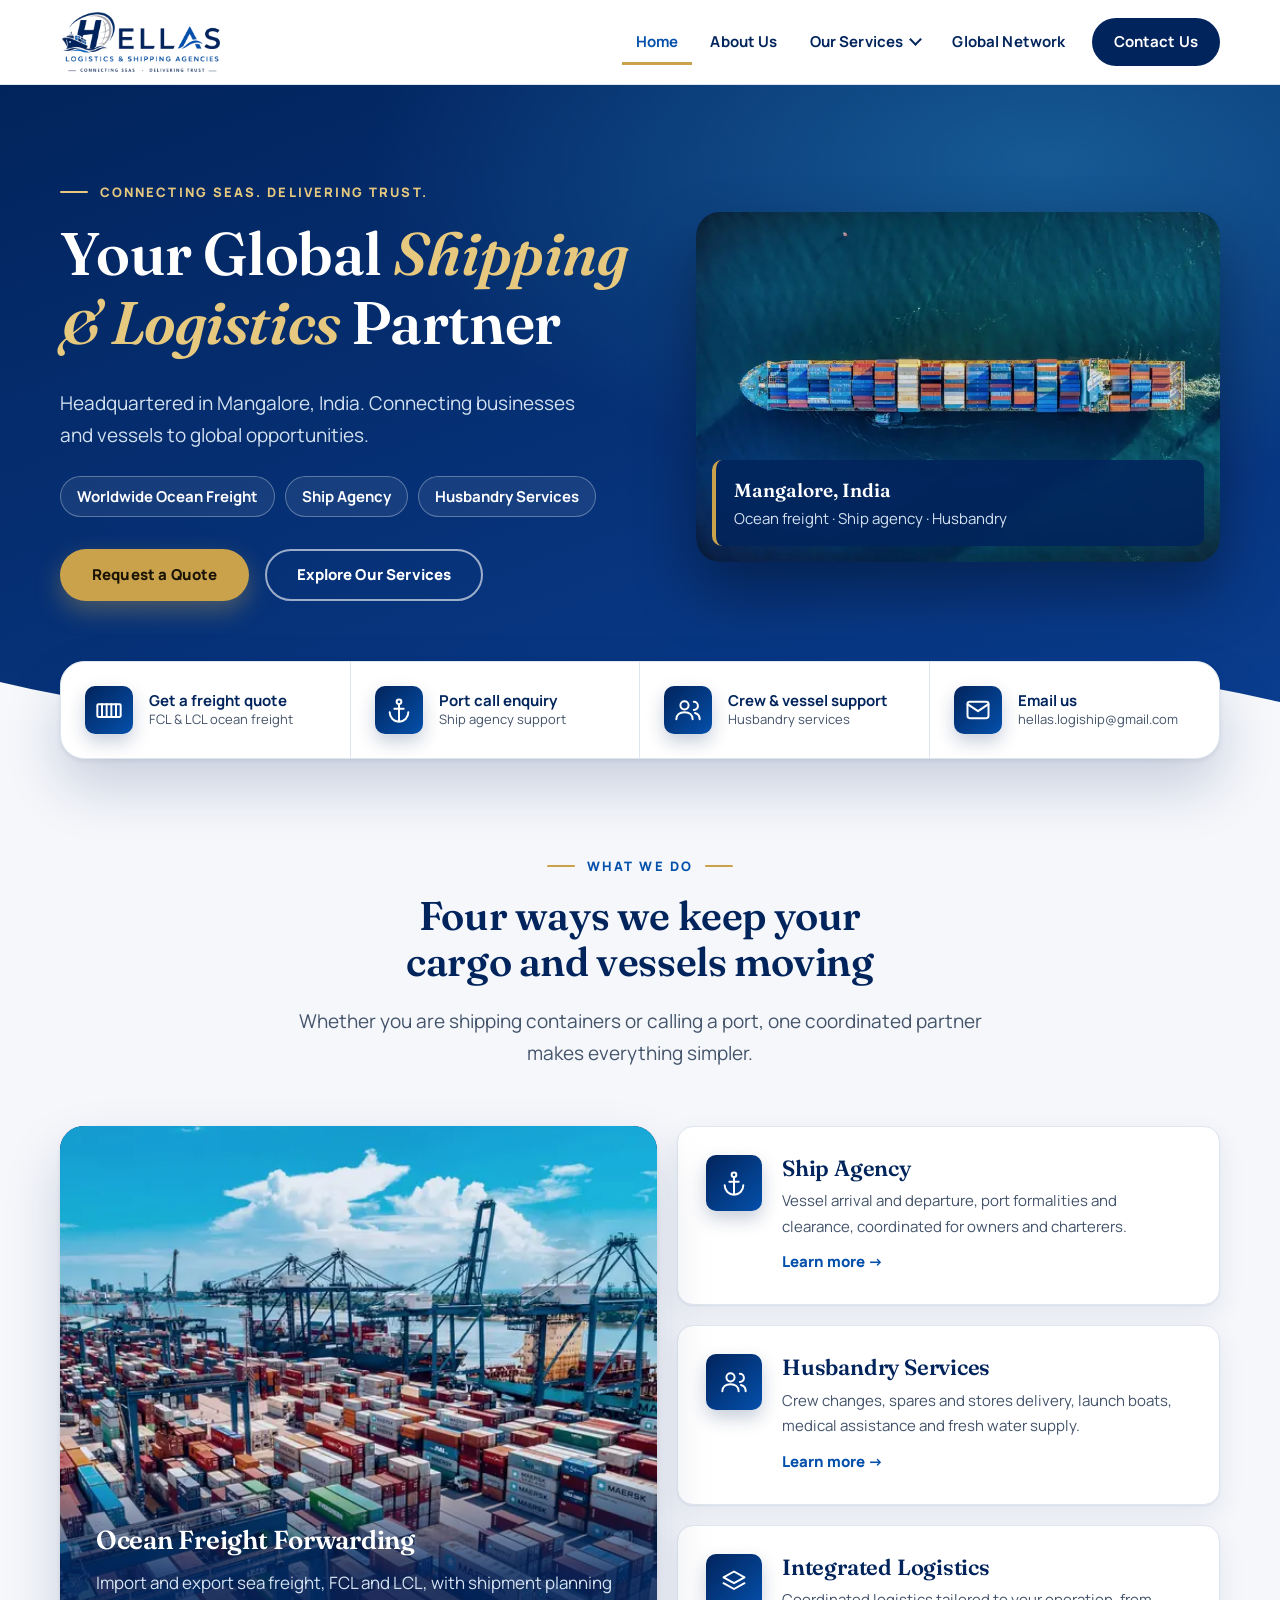
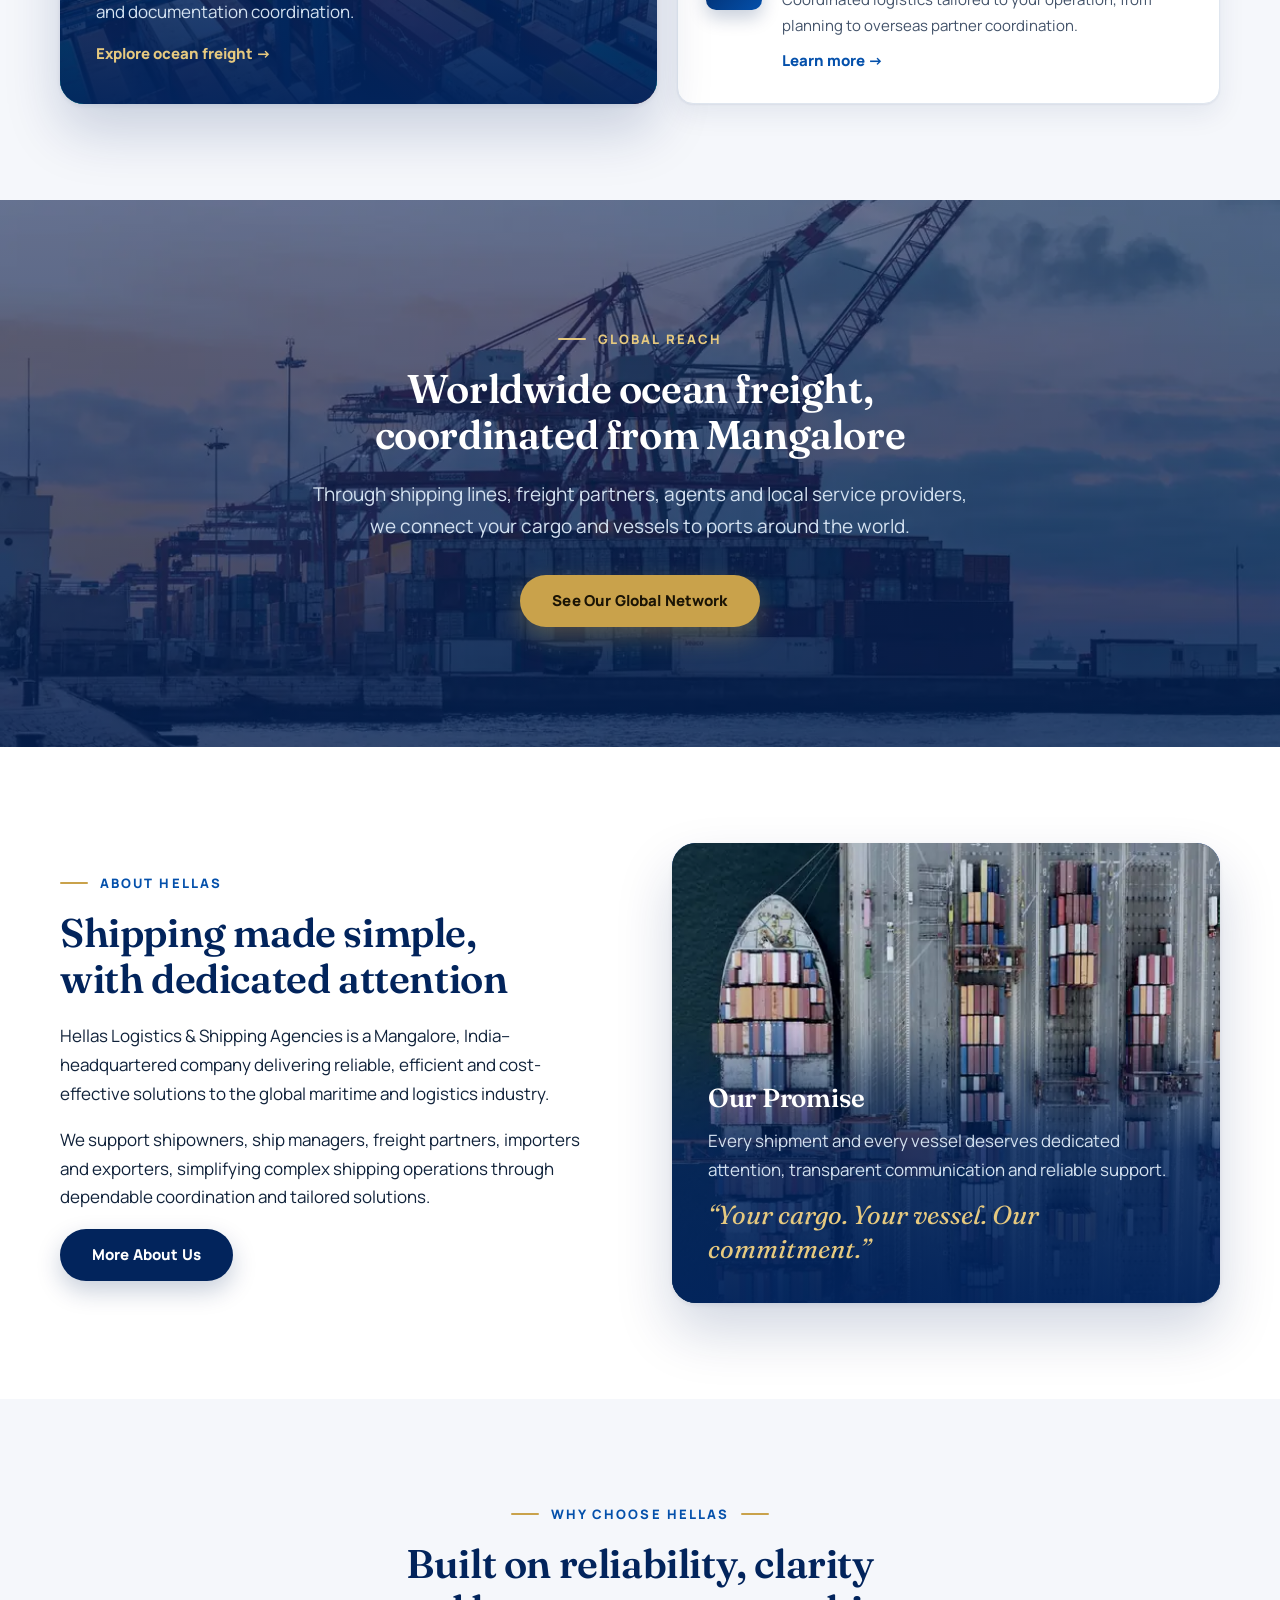
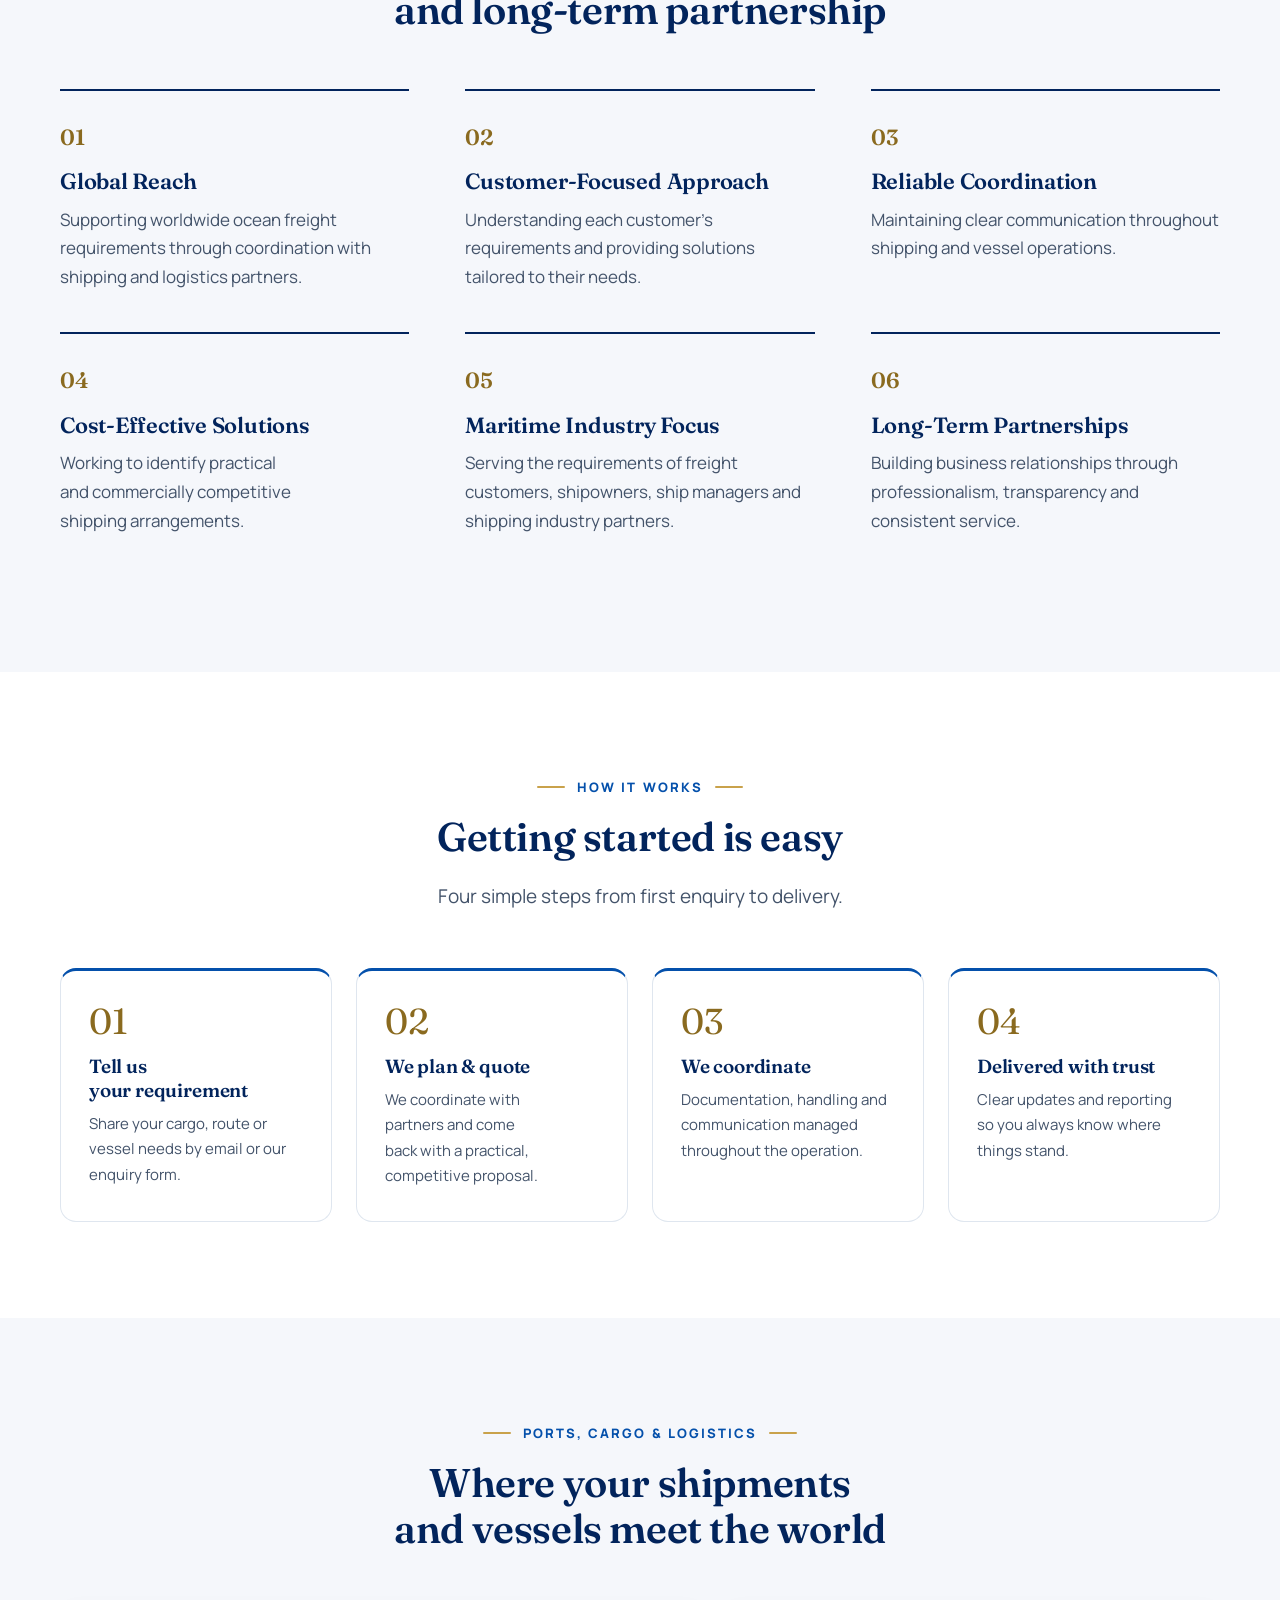
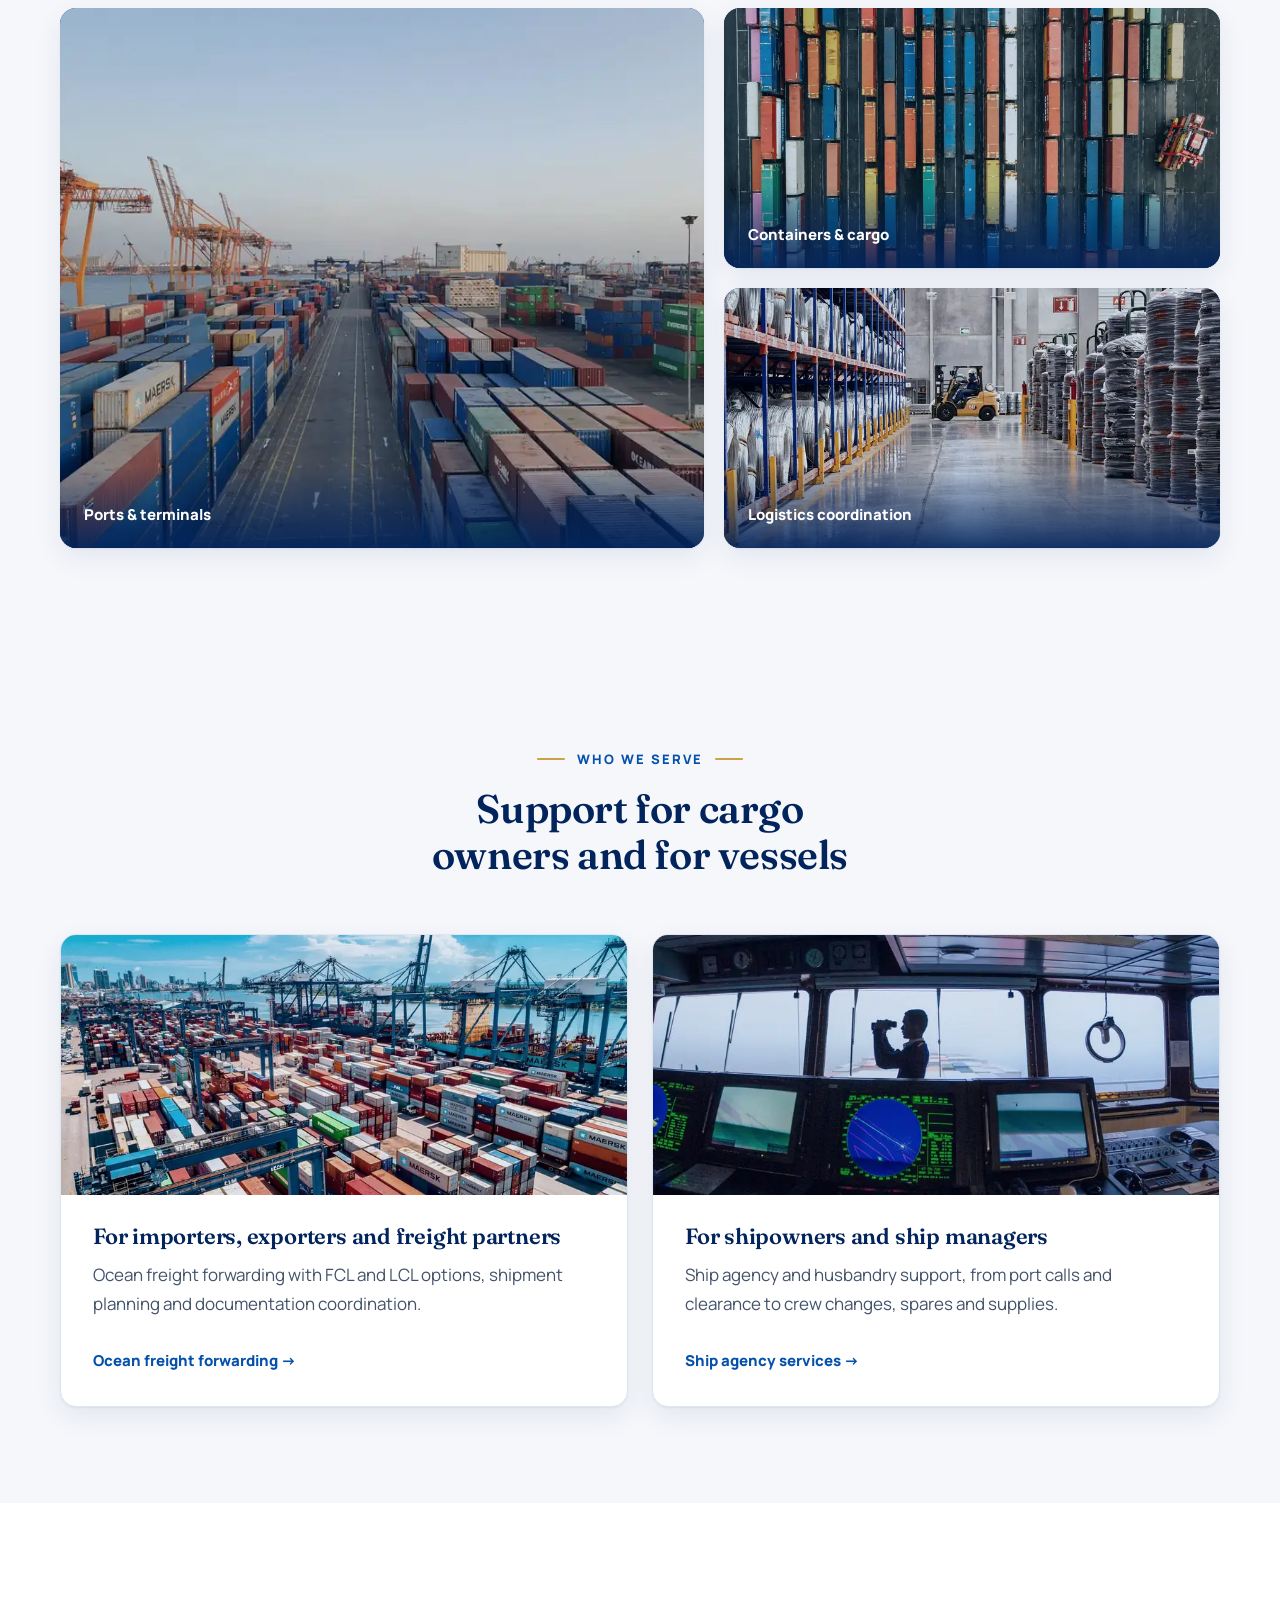
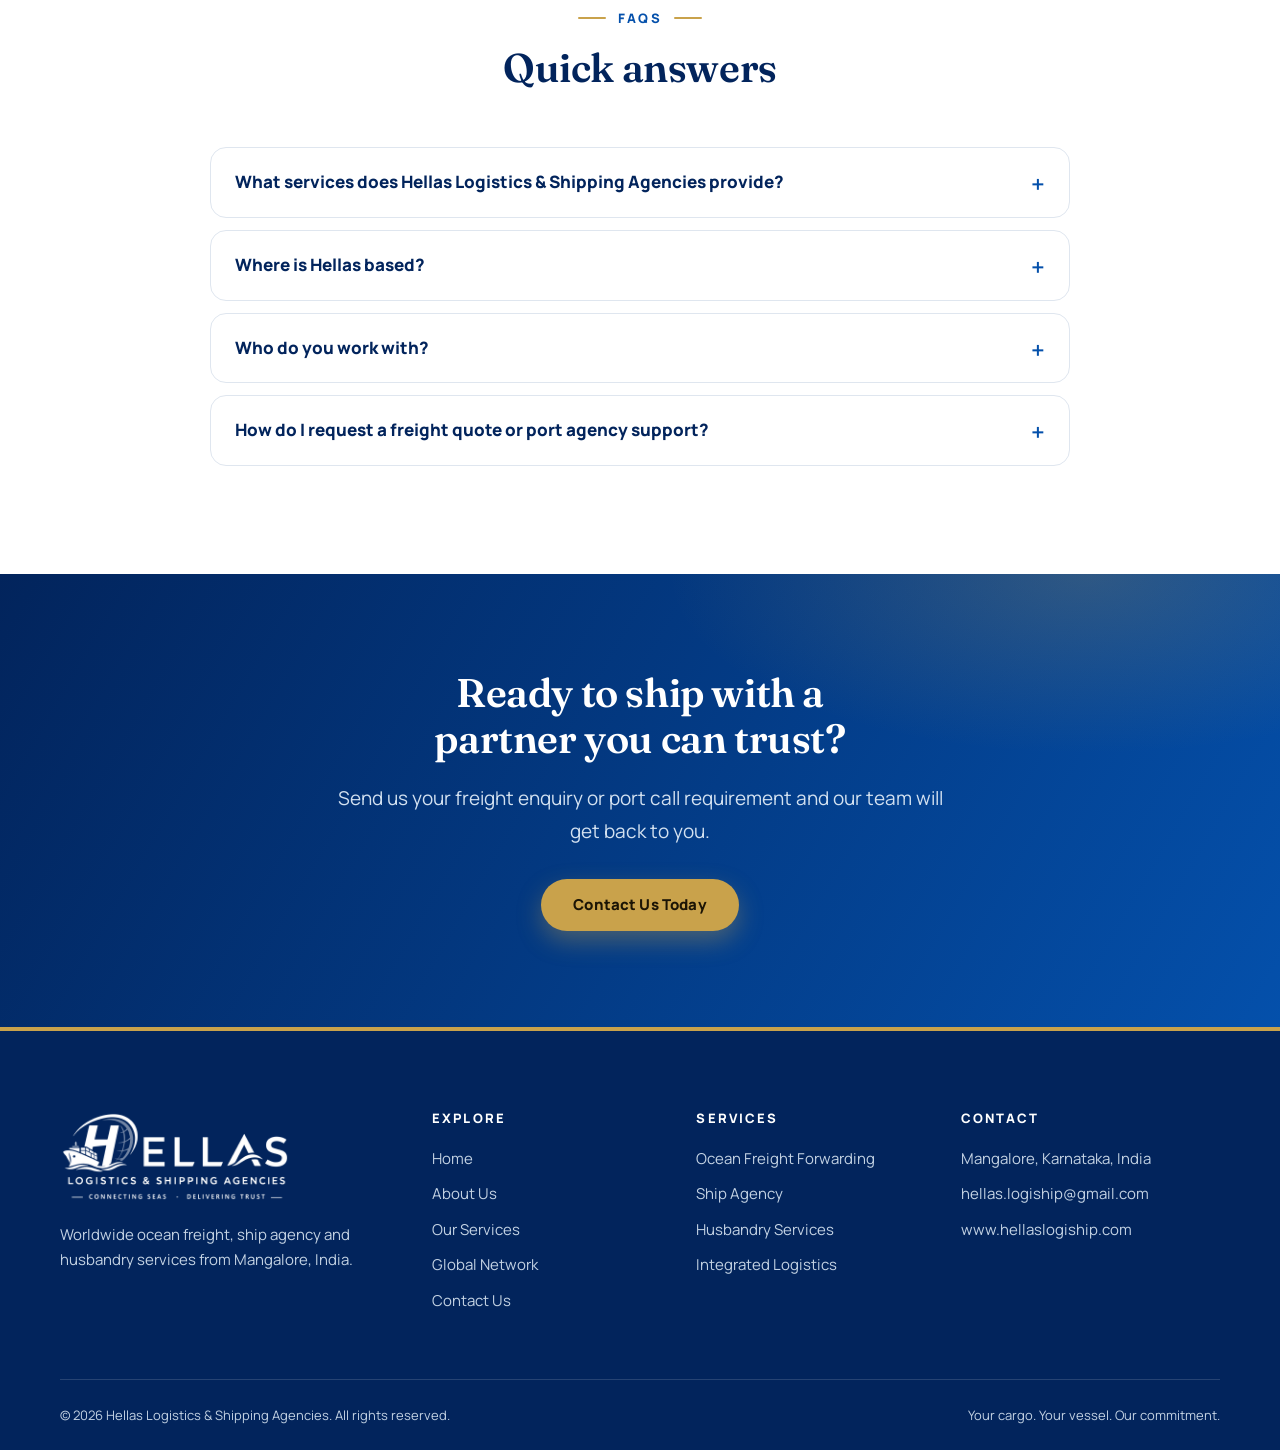
==== commit 291f329f: "Transparent logos, fix broken favicon/share image, breadcrumbs, form feedback, 404 page, SEO meta ti" ====
--- a/index.html
+++ b/index.html
@@ -3,29 +3,29 @@
 <head>
 <meta charset="utf-8">
 <meta name="viewport" content="width=device-width,initial-scale=1">
-<title>Hellas Logistics & Shipping Agencies | Ocean Freight, Ship Agency & Husbandry – Mangalore, India</title>
-<meta name="description" content="Hellas Logistics & Shipping Agencies, Mangalore, India: worldwide ocean freight forwarding (FCL/LCL), ship agency and husbandry services for shipowners, importers and exporters.">
+<title>Hellas Logistics & Shipping Agencies | Mangalore, India</title>
+<meta name="description" content="Mangalore-based ocean freight forwarding (FCL/LCL), ship agency and husbandry services for shipowners, importers and exporters worldwide.">
 <link rel="canonical" href="https://www.hellaslogiship.com/">
 <meta name="robots" content="index,follow,max-image-preview:large">
 <meta name="theme-color" content="#0a2540">
 <meta property="og:type" content="website">
 <meta property="og:site_name" content="Hellas Logistics & Shipping Agencies">
-<meta property="og:title" content="Hellas Logistics & Shipping Agencies | Ocean Freight, Ship Agency & Husbandry – Mangalore, India">
-<meta property="og:description" content="Hellas Logistics & Shipping Agencies, Mangalore, India: worldwide ocean freight forwarding (FCL/LCL), ship agency and husbandry services for shipowners, importers and exporters.">
+<meta property="og:title" content="Hellas Logistics & Shipping Agencies | Mangalore, India">
+<meta property="og:description" content="Mangalore-based ocean freight forwarding (FCL/LCL), ship agency and husbandry services for shipowners, importers and exporters worldwide.">
 <meta property="og:url" content="https://www.hellaslogiship.com/">
 <meta property="og:image" content="https://www.hellaslogiship.com/assets/og-image.jpg">
-<meta name="twitter:card" content="summary_large_image">
-<link rel="icon" href="assets/favicon.png" type="image/png">
+<meta name="twitter:card" content="summary_large_image"><meta property="og:image:width" content="1200"><meta property="og:image:height" content="630"><meta property="og:image:alt" content="Hellas Logistics &amp; Shipping Agencies logo over an aerial view of a container ship"><meta property="og:locale" content="en_IN">
+<link rel="icon" href="assets/favicon-32.png" sizes="32x32" type="image/png"><link rel="icon" href="assets/favicon.png" sizes="192x192" type="image/png"><link rel="apple-touch-icon" href="assets/apple-touch-icon.png"><link rel="manifest" href="manifest.webmanifest">
 <link rel="preconnect" href="https://fonts.googleapis.com"><link rel="preconnect" href="https://fonts.gstatic.com" crossorigin>
 <link href="https://fonts.googleapis.com/css2?family=Fraunces:ital,opsz,wght@0,9..144,600;0,9..144,700;1,9..144,500&family=Manrope:wght@400;500;600;700;800&display=swap" rel="stylesheet">
 <link rel="preload" as="image" href="assets/img/aerial-ship-800.webp" imagesrcset="assets/img/aerial-ship-480.webp 480w, assets/img/aerial-ship-800.webp 800w, assets/img/aerial-ship-1200.webp 1200w, assets/img/aerial-ship-1800.webp 1800w" imagesizes="(max-width:960px) 100vw, 540px" fetchpriority="high">
-<link rel="stylesheet" href="assets/site.css?v=202610151425">
+<link rel="stylesheet" href="assets/site.css?v=202610151508">
 <script type="application/ld+json">{"@context": "https://schema.org", "@type": "Organization", "@id": "https://www.hellaslogiship.com/#org", "name": "Hellas Logistics & Shipping Agencies", "alternateName": "Hellas Logiship", "url": "https://www.hellaslogiship.com/", "slogan": "Connecting Seas. Delivering Trust.", "logo": "https://www.hellaslogiship.com/assets/favicon.png", "email": "hellas.logiship@gmail.com", "description": "Mangalore-based ocean freight forwarding, ship agency and husbandry services company supporting shipowners, ship managers, importers and exporters worldwide.", "address": {"@type": "PostalAddress", "addressLocality": "Mangalore", "addressRegion": "Karnataka", "addressCountry": "IN"}, "areaServed": "Worldwide", "contactPoint": {"@type": "ContactPoint", "contactType": "customer service", "email": "hellas.logiship@gmail.com", "availableLanguage": ["English"]}}</script><script type="application/ld+json">{"@context": "https://schema.org", "@type": "WebSite", "name": "Hellas Logistics & Shipping Agencies", "url": "https://www.hellaslogiship.com/"}</script><script type="application/ld+json">{"@context": "https://schema.org", "@type": "FAQPage", "mainEntity": [{"@type": "Question", "name": "What services does Hellas Logistics & Shipping Agencies provide?", "acceptedAnswer": {"@type": "Answer", "text": "We specialise in worldwide ocean freight forwarding, ship agency and husbandry services, along with integrated logistics solutions for importers, exporters, shipowners and ship managers."}}, {"@type": "Question", "name": "Where is Hellas based?", "acceptedAnswer": {"@type": "Answer", "text": "Our headquarters are in Mangalore, Karnataka, India. We support customers worldwide through coordination with shipping lines, freight partners, agents and local service providers."}}, {"@type": "Question", "name": "Who do you work with?", "acceptedAnswer": {"@type": "Answer", "text": "Shipowners, ship managers, freight partners, importers, exporters and businesses with shipping and logistics requirements."}}, {"@type": "Question", "name": "How do I request a freight quote or port agency support?", "acceptedAnswer": {"@type": "Answer", "text": "Use our contact page or email hellas.logiship@gmail.com with details of your cargo or vessel, and our team will respond."}}]}</script>
 </head>
 <body>
 <a class="skip" href="#main">Skip to content</a>
 <header class="site-header"><div class="wrap nav">
-<a class="brand" href="index.html" aria-label="Hellas Logistics & Shipping Agencies home"><img src="assets/logo-480.webp" alt="Hellas Logistics & Shipping Agencies – Connecting Seas. Delivering Trust." width="480" height="193" fetchpriority="high" class="logo"></a>
+<a class="brand" href="index.html" aria-label="Hellas Logistics & Shipping Agencies home"><img src="assets/logo-480.webp" alt="Hellas Logistics & Shipping Agencies – Connecting Seas. Delivering Trust." width="480" height="190" fetchpriority="high" class="logo"></a>
 <button class="burger" aria-label="Open menu" aria-expanded="false" aria-controls="menu"><span></span><span></span><span></span></button>
 <nav aria-label="Main"><ul class="menu" id="menu"><li><a href="index.html" aria-current="page">Home</a></li><li><a href="about.html">About Us</a></li><li class="has-sub"><a href="services.html" aria-haspopup="true">Our Services</a><button class="sub-toggle" type="button" aria-expanded="false" aria-controls="mega-services" aria-label="Show services menu"><svg viewBox="0 0 24 24" width="18" height="18" aria-hidden="true"><path d="M6 9l6 6 6-6" fill="none" stroke="currentColor" stroke-width="2.4" stroke-linecap="round" stroke-linejoin="round"/></svg></button><div class="mega" id="mega-services"><div class="wrap mega-in"><div class="mega-intro"><span class="eyebrow dark">What we do</span><h3>Shipping &amp; maritime services</h3><p>Ocean freight, ship agency and husbandry, coordinated by one dependable partner.</p><a class="link-more" href="services.html">View all services</a></div><div class="mega-grid"><a class="mega-item" href="ocean-freight-forwarding.html"><span class="icon" aria-hidden="true"><svg viewBox="0 0 24 24"><rect x="2" y="7" width="20" height="11" rx="1"/><path d="M6 7v11M10 7v11M14 7v11M18 7v11"/></svg></span><span><b>Ocean Freight Forwarding</b><small>Import and export sea freight, FCL and LCL shipments.</small></span></a><a class="mega-item" href="ship-agency-services.html"><span class="icon" aria-hidden="true"><svg viewBox="0 0 24 24"><circle cx="12" cy="5" r="2"/><path d="M12 7v14M8 11h8M4 14a8 8 0 0016 0"/></svg></span><span><b>Ship Agency Services</b><small>Port calls, clearance and vessel coordination.</small></span></a><a class="mega-item" href="husbandry-services.html"><span class="icon" aria-hidden="true"><svg viewBox="0 0 24 24"><circle cx="9" cy="8" r="3.5"/><path d="M2 20c0-4 3-6 7-6s7 2 7 6M17 5a3.5 3.5 0 010 7M22 20c0-3-2-5-4-5.5"/></svg></span><span><b>Husbandry Services</b><small>Crew changes, spares, stores and vessel supplies.</small></span></a><a class="mega-item" href="integrated-logistics-solutions.html"><span class="icon" aria-hidden="true"><svg viewBox="0 0 24 24"><path d="M12 3l9 5-9 5-9-5z"/><path d="M3 13l9 5 9-5"/></svg></span><span><b>Integrated Logistics</b><small>Planning and coordination tailored to your cargo.</small></span></a></div><div class="mega-cta"><b>Need a quote?</b><p>Tell us about your cargo or vessel and we will respond.</p><a class="btn btn-gold" href="contact.html">Send an Enquiry</a><small>hellas.logiship@gmail.com</small></div></div></div></li><li><a href="global-network.html">Global Network</a></li><li><a href="contact.html" class="cta">Contact Us</a></li><li class="menu-foot"><a class="btn btn-gold" href="contact.html">Request a Quote</a><a class="mf-line" href="mailto:hellas.logiship@gmail.com"><span class="icon" aria-hidden="true"><svg viewBox="0 0 24 24"><rect x="3" y="5" width="18" height="14" rx="2"/><path d="M3 7l9 6 9-6"/></svg></span><span>hellas.logiship@gmail.com</span></a><span class="mf-line"><span class="icon" aria-hidden="true"><svg viewBox="0 0 24 24"><path d="M12 21s7-6.2 7-11a7 7 0 10-14 0c0 4.8 7 11 7 11z"/><circle cx="12" cy="10" r="2.5"/></svg></span><span>Mangalore, Karnataka, India</span></span></li></ul></nav>
 </div></header>
@@ -91,7 +91,7 @@
 </main>
 <footer class="site-footer"><div class="wrap">
 <div class="footer-grid">
-<div class="footer-brand"><img src="assets/logo-480.webp" alt="Hellas Logistics & Shipping Agencies" width="480" height="193" class="logo-foot" loading="lazy"><p>Worldwide ocean freight, ship agency and husbandry services from Mangalore, India.</p></div>
+<div class="footer-brand"><img src="assets/logo-white-480.webp" alt="Hellas Logistics & Shipping Agencies" width="480" height="190" class="logo-foot" loading="lazy"><p>Worldwide ocean freight, ship agency and husbandry services from Mangalore, India.</p></div>
 <div><h4>Explore</h4><ul><li><a href="index.html">Home</a></li><li><a href="about.html">About Us</a></li><li><a href="services.html">Our Services</a></li><li><a href="global-network.html">Global Network</a></li><li><a href="contact.html">Contact Us</a></li></ul></div>
 <div><h4>Services</h4><ul><li><a href="ocean-freight-forwarding.html">Ocean Freight Forwarding</a></li><li><a href="ship-agency-services.html">Ship Agency</a></li><li><a href="husbandry-services.html">Husbandry Services</a></li><li><a href="integrated-logistics-solutions.html">Integrated Logistics</a></li></ul></div>
 <div><h4>Contact</h4><ul><li>Mangalore, Karnataka, India</li><li><a href="mailto:hellas.logiship@gmail.com">hellas.logiship@gmail.com</a></li><li><a href="https://www.hellaslogiship.com">www.hellaslogiship.com</a></li></ul></div>
@@ -99,5 +99,5 @@
 <div class="footer-bottom"><span>&copy; <span id="yr">2026</span> Hellas Logistics & Shipping Agencies. All rights reserved.</span><span>Your cargo. Your vessel. Our commitment.</span></div>
 </div></footer>
 <div class="mobile-bar"><a class="mb-main" href="contact.html">Request a Quote</a><a class="mb-mail" href="mailto:hellas.logiship@gmail.com" aria-label="Email Hellas Logistics"><svg viewBox="0 0 24 24" width="22" height="22" aria-hidden="true" fill="none" stroke="currentColor" stroke-width="1.9" stroke-linecap="round" stroke-linejoin="round"><rect x="3" y="5" width="18" height="14" rx="2"/><path d="M3 7l9 6 9-6"/></svg></a></div>
-<script src="assets/main.js?v=202610151425" defer></script>
+<script src="assets/main.js?v=202610151508" defer></script>
 </body></html>
--- a/assets/site.css
+++ b/assets/site.css
@@ -1 +1 @@
-:root{--navy:#02245c;--navy-2:#0a3d8f;--blue:#0450ab;--teal:#0450ab;--teal-d:#0450ab;--gold:#c9a24b;--gold-l:#e6c97f;--gold-d:#8a6a1f;--ink:#10223a;--muted:#43536a;--bg:#f5f7fb;--card:#fff;--line:#dfe6ef;--r-sm:10px;--r-md:16px;--r-lg:24px;--shadow:0 1px 2px rgba(2,36,92,.06),0 10px 28px rgba(2,36,92,.08);--shadow-lg:0 2px 4px rgba(2,36,92,.08),0 28px 56px rgba(2,36,92,.18);--serif:'Fraunces',Georgia,serif;--sans:'Manrope',system-ui,-apple-system,'Segoe UI',Roboto,sans-serif;--fs-label:.8125rem;--fs-sm:.9375rem;--fs-body:1.0625rem;--fs-lead:1.1875rem;--fs-h3:1.375rem;--fs-h2s:1.625rem;--fs-h2:clamp(1.75rem,3.2vw,2.5rem);--fs-h1:clamp(2.25rem,5.2vw,3.75rem);--sec:6rem;--sec-m:4rem}*{box-sizing:border-box}html{scroll-behavior:smooth;scroll-padding-top:92px;-webkit-text-size-adjust:100%}body{margin:0;font-family:var(--sans);font-size:var(--fs-body);line-height:1.7;color:var(--ink);background:var(--bg);-webkit-font-smoothing:antialiased;text-rendering:optimizeLegibility}img,svg{max-width:100%}img{height:auto;display:block}a{color:var(--blue);text-decoration:none}a:hover{text-decoration:underline}h1,h2,h3,h4{font-family:var(--serif);color:var(--navy);line-height:1.15;margin:0 0 .5em;font-weight:600;letter-spacing:-.01em;text-wrap:balance}h1{font-size:var(--fs-h1)}h2{font-size:var(--fs-h2)}h3{font-size:var(--fs-h3);line-height:1.25}.h2s{font-size:var(--fs-h2s)}p{margin:0 0 1em;text-wrap:pretty}li{text-wrap:pretty}.wrap{width:min(1160px,100% - 40px);margin-inline:auto}.skip{position:absolute;left:-999px;top:0;background:var(--gold);color:#000;padding:10px 16px;z-index:100}.skip:focus{left:10px;top:10px}:focus-visible{outline:3px solid var(--gold);outline-offset:3px;border-radius:4px}section{padding:var(--sec) 0}.alt{background:#fff}.grid{display:grid;gap:24px}.g2{grid-template-columns:repeat(2,1fr)}.g3{grid-template-columns:repeat(3,1fr)}.g4{grid-template-columns:repeat(4,1fr)}.site-header{position:sticky;top:0;z-index:60;background:#fff;border-bottom:1px solid var(--line);transition:box-shadow .25s}.site-header.scrolled{box-shadow:0 8px 24px rgba(2,36,92,.1)}.nav{display:flex;align-items:center;justify-content:space-between;height:84px;gap:24px}.brand{display:flex;align-items:center;color:var(--navy);text-decoration:none!important}.logo{height:64px;width:auto}.menu{display:flex;align-items:center;gap:4px;list-style:none;margin:0;padding:0}.menu a{display:block;padding:10px 14px;color:var(--navy);font-weight:700;font-size:var(--fs-sm);border-radius:var(--r-sm);letter-spacing:.01em}.menu a:hover{background:var(--bg);text-decoration:none}.menu a[aria-current=page]{color:var(--blue);box-shadow:inset 0 -3px 0 var(--gold);border-radius:0}.menu .cta{background:var(--navy);color:#fff;margin-left:8px;border-radius:999px;padding:11px 22px}.menu .cta:hover{background:var(--blue);color:#fff}.menu .cta[aria-current=page]{box-shadow:none;color:#fff;border-radius:999px}.burger{display:none;background:none;border:0;padding:0}.menu-foot,.mobile-bar{display:none}.has-sub{position:static}.has-sub>a::after{content:"";display:inline-block;width:7px;height:7px;margin:0 0 3px 8px;border-right:2px solid currentColor;border-bottom:2px solid currentColor;transform:rotate(45deg);transition:.25s}.has-sub:hover>a::after,.has-sub.open>a::after{transform:rotate(-135deg);margin-bottom:-2px}.sub-toggle{display:none}.mega{position:absolute;left:0;right:0;top:100%;background:#fff;border-top:1px solid var(--line);border-bottom:3px solid var(--gold);box-shadow:0 30px 60px rgba(2,36,92,.18);opacity:0;visibility:hidden;transform:translateY(10px);transition:opacity .22s,transform .22s,visibility .22s;z-index:60}.has-sub:hover>.mega,.has-sub:focus-within>.mega,.has-sub.open>.mega{opacity:1;visibility:visible;transform:none}.mega-in{display:grid;grid-template-columns:1fr 1.9fr 1fr;gap:40px;padding:40px 0;align-items:stretch}.mega-intro h3{font-size:var(--fs-h2s);margin-bottom:12px}.mega-intro p{color:var(--muted);font-size:var(--fs-sm)}.mega-grid{display:grid;grid-template-columns:1fr 1fr;gap:8px}.menu .mega-item{display:flex;gap:16px;align-items:flex-start;padding:16px;border-radius:var(--r-md);color:var(--navy);border:1px solid transparent;transition:.2s;white-space:normal;box-shadow:none}.menu .mega-item:hover{background:var(--bg);border-color:var(--line);text-decoration:none}.menu .mega-item[aria-current=page]{background:var(--bg);border-radius:var(--r-md);box-shadow:none}.mega-item .icon{flex:none;margin:0;width:44px;height:44px;border-radius:var(--r-sm);box-shadow:none}.mega-item .icon svg{width:22px;height:22px}.mega-item>span:not(.icon){display:flex;flex-direction:column}.mega-item b{font-size:var(--fs-sm);line-height:1.35}.mega-item small{color:var(--muted);font-size:var(--fs-label);font-weight:500;margin-top:4px;line-height:1.5}.mega-cta{background:linear-gradient(160deg,var(--navy),var(--navy-2));color:#fff;border-radius:var(--r-md);padding:28px;display:flex;flex-direction:column;gap:12px}.mega-cta b{font-family:var(--serif);font-size:var(--fs-h3);font-weight:600}.mega-cta p{color:#d3e1f0;font-size:var(--fs-sm);margin:0}.mega-cta small{color:#b6c9de;text-align:center;font-size:var(--fs-label)}.menu .mega .btn-gold{color:#1b1405;margin:0;padding:12px 20px;font-size:var(--fs-sm);justify-content:center}.menu .mega .link-more{display:inline-block;padding:0;color:var(--blue)}.menu .mega .link-more:hover{background:none;text-decoration:underline}.btn{display:inline-flex;align-items:center;justify-content:center;gap:10px;padding:15px 30px;border-radius:999px;font-weight:800;font-size:var(--fs-sm);letter-spacing:.01em;border:2px solid transparent;cursor:pointer;font-family:inherit;transition:transform .25s,background .25s,box-shadow .25s;text-decoration:none!important;line-height:1.2}.btn-gold{background:var(--gold);color:#1b1405;box-shadow:0 10px 24px rgba(201,162,75,.35)}.btn-gold:hover{background:var(--gold-l);transform:translateY(-2px)}.btn-ghost{border-color:rgba(255,255,255,.6);color:#fff}.btn-ghost:hover{background:rgba(255,255,255,.12)}.btn-navy{background:var(--navy);color:#fff;box-shadow:0 10px 24px rgba(2,36,92,.22)}.btn-navy:hover{background:var(--blue);transform:translateY(-2px)}.link-more{display:inline-block;font-weight:800;font-size:var(--fs-sm);color:var(--blue)}.link-more::after{content:" →"}.eyebrow{display:inline-flex;align-items:center;gap:12px;font-size:var(--fs-label);letter-spacing:.16em;text-transform:uppercase;font-weight:800;color:var(--gold-l);margin-bottom:16px}.eyebrow::before{content:"";width:28px;height:2px;background:currentColor;border-radius:2px}.eyebrow.dark{color:var(--blue)}.eyebrow.dark::before{background:var(--gold)}.sec-head{max-width:720px;margin:0 auto 56px;text-align:center}.sec-head .eyebrow{justify-content:center}.sec-head .eyebrow::after{content:"";width:28px;height:2px;background:var(--gold);border-radius:2px}.sec-head p{color:var(--muted);font-size:var(--fs-lead)}.quote{font-family:var(--serif);font-style:italic;font-size:var(--fs-h2s);color:var(--gold-l);line-height:1.3;margin:0}.hero{position:relative;overflow:hidden;color:#fff;padding:0;background:radial-gradient(1100px 520px at 82% 12%,#165a94 0,transparent 62%),linear-gradient(160deg,var(--navy),var(--navy-2))}.hero .wrap{display:grid;grid-template-columns:1.05fr .95fr;gap:56px;align-items:center;padding:88px 0 120px;position:relative;z-index:2;min-height:580px}.hero h1{color:#fff}.hero h1 em{font-style:italic;color:var(--gold-l)}.hero .lead{font-size:var(--fs-lead);line-height:1.7;color:#d3e1f0;max-width:540px}.tags{display:flex;flex-wrap:wrap;gap:10px;margin:24px 0 32px}.tag{border:1px solid rgba(255,255,255,.3);border-radius:999px;padding:7px 16px;font-size:var(--fs-sm);font-weight:700;color:#fff;background:rgba(255,255,255,.07)}.hero-actions{display:flex;flex-wrap:wrap;gap:16px}.waves{position:absolute;left:0;right:0;bottom:-1px;line-height:0;z-index:3}.waves svg{width:100%;height:80px;display:block}.page-hero{min-height:280px;display:flex;align-items:center;background-color:var(--navy)}.page-hero .wrap{display:block;padding:72px 0 104px;min-height:0;gap:0}.page-hero h1{text-shadow:0 2px 20px rgba(0,0,0,.25)}.page-hero p{max-width:640px;color:#d3e1f0;font-size:var(--fs-lead)}.quickbar-wrap{padding:0;margin-top:-60px;position:relative;z-index:6}.quickbar{display:grid;grid-template-columns:repeat(4,1fr);background:#fff;border-radius:var(--r-lg);box-shadow:var(--shadow-lg);border:1px solid var(--line);overflow:hidden}.qb{display:flex;gap:16px;align-items:center;padding:24px;color:var(--navy);text-decoration:none!important;border-right:1px solid var(--line);transition:background .2s}.qb:last-child{border-right:0}.qb:hover{background:var(--bg)}.qb .icon{margin:0;width:48px;height:48px;flex:none}.qb span:not(.icon){display:flex;flex-direction:column;line-height:1.35;min-width:0}.qb b{font-size:var(--fs-sm)}.qb small{color:var(--muted);font-size:var(--fs-label);overflow-wrap:anywhere}.quickbar-wrap+section{padding-top:calc(var(--sec) - 8px)}.icon{width:56px;height:56px;border-radius:var(--r-sm);display:grid;place-items:center;background:linear-gradient(135deg,var(--navy),var(--blue));color:#fff;margin-bottom:20px;box-shadow:0 8px 18px rgba(2,36,92,.22);flex:none}.icon svg{width:28px;height:28px;stroke:currentColor;fill:none;stroke-width:1.7;stroke-linecap:round;stroke-linejoin:round}.card{position:relative;display:flex;flex-direction:column;overflow:hidden;background:var(--card);border:1px solid var(--line);border-radius:var(--r-md);padding:32px;box-shadow:var(--shadow);transition:transform .3s,box-shadow .3s}.card::before{content:"";position:absolute;left:0;top:0;height:3px;width:0;background:linear-gradient(90deg,var(--gold),var(--blue));transition:width .4s}.card:hover{transform:translateY(-5px);box-shadow:var(--shadow-lg)}.card:hover::before{width:100%}.card p{color:var(--muted);margin:0}.card .link-more{margin-top:auto;padding-top:20px}a.card{text-decoration:none!important;color:inherit}.check{list-style:none;padding:0;margin:0}.check li{position:relative;padding:12px 0 12px 36px;border-bottom:1px solid var(--line);line-height:1.5}.check li:last-child{border:0}.check li::before{content:"";position:absolute;left:0;top:16px;width:20px;height:20px;border-radius:50%;background:var(--blue) url("data:image/svg+xml,%3Csvg xmlns='http://www.w3.org/2000/svg' viewBox='0 0 20 20'%3E%3Cpath d='M5 10.5l3.2 3.2L15 7' fill='none' stroke='white' stroke-width='2.2' stroke-linecap='round' stroke-linejoin='round'/%3E%3C/svg%3E") center/contain no-repeat}.li-sub{color:var(--muted);font-size:var(--fs-sm);font-weight:500}.note{background:#fff7e3;border-left:4px solid var(--gold);padding:16px 20px;border-radius:var(--r-sm);font-size:var(--fs-sm);color:#4f3e12;margin-top:20px}.split{display:grid;grid-template-columns:1fr 1fr;gap:64px;align-items:center}.split.top{align-items:start}.panel{background:linear-gradient(160deg,var(--navy),var(--navy-2));color:#fff;border-radius:var(--r-lg);padding:48px;box-shadow:var(--shadow-lg);position:relative;overflow:hidden}.panel h3{color:#fff}.panel p{color:#d3e1f0}.panel::after{content:"";position:absolute;right:-60px;bottom:-60px;width:220px;height:220px;border-radius:50%;border:30px solid rgba(201,162,75,.18)}.svc{display:grid;grid-template-columns:.8fr 1.2fr;gap:56px;padding:56px 0;border-top:1px solid var(--line);align-items:start}.svc:first-of-type{border-top:0}.svc .letter{font-family:var(--serif);font-size:4rem;line-height:1;color:var(--gold);margin-bottom:8px}.svc>div:first-child p{color:var(--muted)}.bento{display:grid;grid-template-columns:1.1fr 1fr;grid-template-rows:repeat(3,auto);gap:20px}.bento-lg{grid-row:1/4;position:relative;min-height:500px;border-radius:var(--r-lg);overflow:hidden;color:#fff;display:flex;align-items:flex-end;text-decoration:none!important;box-shadow:var(--shadow-lg);background:var(--navy)}.bento-lg>img{position:absolute;inset:0;width:100%;height:100%;object-fit:cover;transition:transform .8s}.bento-lg:hover>img{transform:scale(1.04)}.bento-body{position:relative;width:100%;padding:56px 36px 36px;background:linear-gradient(to top,rgba(2,36,92,.97) 0%,rgba(2,36,92,.82) 55%,rgba(2,36,92,0) 100%)}.bento-body h3{color:#fff;font-size:var(--fs-h2s)}.bento-body p{color:#d3e1f0;margin:0 0 12px}.bento-body .link-more{color:var(--gold-l)}.bento-sm{display:flex;gap:20px;align-items:flex-start;background:#fff;border:1px solid var(--line);border-radius:var(--r-md);padding:28px;box-shadow:var(--shadow);text-decoration:none!important;color:inherit;transition:transform .3s,box-shadow .3s}.bento-sm:hover{transform:translateY(-4px);box-shadow:var(--shadow-lg)}.bento-sm .icon{margin:0}.bento-sm h3{margin-bottom:6px}.bento-sm p{color:var(--muted);margin:0 0 8px;font-size:var(--fs-sm)}.why{display:grid;grid-template-columns:repeat(3,1fr);gap:0 56px}.why-item{border-top:2px solid var(--navy);padding:28px 0 40px}.why-n{display:block;font-family:var(--serif);font-size:var(--fs-h3);color:var(--gold-d);margin-bottom:12px;font-weight:600}.why-item h3{margin-bottom:10px}.why-item p{color:var(--muted);margin:0}.steps{counter-reset:s;display:grid;grid-template-columns:repeat(4,1fr);gap:24px}.step{counter-increment:s;position:relative;padding:32px 28px;background:#fff;border:1px solid var(--line);border-top:3px solid var(--blue);border-radius:var(--r-md);transition:transform .3s,box-shadow .3s}.step:hover{transform:translateY(-4px);box-shadow:var(--shadow)}.step::before{content:counter(s,decimal-leading-zero);font-family:var(--serif);font-size:2.25rem;line-height:1;display:block;margin-bottom:16px;color:var(--gold-d)}.step h3{font-size:var(--fs-lead);margin-bottom:8px}.step p{margin:0;color:var(--muted);font-size:var(--fs-sm)}.banner{padding:96px 0;text-align:center;color:#fff;background:radial-gradient(700px 300px at 85% 0%,rgba(201,162,75,.22),transparent 60%),linear-gradient(120deg,var(--navy),var(--blue))}.banner h2{color:#fff;max-width:760px;margin-inline:auto}.banner p{color:#d3e1f0;max-width:620px;margin:0 auto 32px;font-size:var(--fs-lead)}.photo-banner{position:relative;color:#fff;text-align:center;padding:120px 0;overflow:hidden;background-color:var(--navy)}.photo-banner h2{color:#fff;max-width:780px;margin-inline:auto}.photo-banner p{color:#d3e1f0;max-width:660px;margin:0 auto 32px;font-size:var(--fs-lead)}.photo-banner .eyebrow{color:var(--gold-l)}.hero-photo{margin:0;position:relative;border-radius:var(--r-lg);overflow:hidden;box-shadow:0 30px 60px rgba(0,0,0,.35);aspect-ratio:3/2;background:var(--navy-2)}.hero-photo img{width:100%;height:100%;object-fit:cover}.hero-photo figcaption{position:absolute;left:16px;right:16px;bottom:16px;background:rgba(2,36,92,.88);backdrop-filter:blur(6px);color:#fff;border-radius:var(--r-sm);padding:14px 18px;display:flex;flex-direction:column;font-size:var(--fs-sm);border-left:4px solid var(--gold)}.hero-photo figcaption b{font-family:var(--serif);font-size:var(--fs-lead);font-weight:600}.hero-photo figcaption span{color:#d3e1f0}.photo-card{margin:0;position:relative;border-radius:var(--r-lg);overflow:hidden;box-shadow:var(--shadow-lg);min-height:460px;display:flex;align-items:flex-end;background:var(--navy-2)}.photo-card img{position:absolute;inset:0;width:100%;height:100%;object-fit:cover}.photo-card figcaption{position:relative;color:#fff;padding:56px 36px 36px;background:linear-gradient(to top,rgba(2,36,92,.97) 0%,rgba(2,36,92,.8) 55%,rgba(2,36,92,0) 100%);width:100%}.photo-card h3{color:#fff;font-size:var(--fs-h2s)}.photo-card p{color:#d3e1f0;margin:0 0 8px}.photo-card .quote{margin-top:16px}.photo-band{margin:0;position:relative;border-radius:var(--r-lg);overflow:hidden;box-shadow:var(--shadow)}.photo-band img{width:100%;height:clamp(240px,32vw,420px);object-fit:cover}.photo-band figcaption{position:absolute;left:0;bottom:0;padding:24px 32px;background:linear-gradient(90deg,rgba(2,36,92,.92),transparent);color:#fff;font-family:var(--serif);font-style:italic;font-size:var(--fs-h2s);width:65%}.photo-inline{margin:0}.photo-inline img{width:100%;border-radius:var(--r-md);margin-top:28px;box-shadow:var(--shadow);aspect-ratio:16/10;object-fit:cover}.photo-inline.sm img{margin-top:20px;max-height:230px}.img-card{display:flex;flex-direction:column;background:#fff;border:1px solid var(--line);border-radius:var(--r-md);overflow:hidden;box-shadow:var(--shadow);transition:transform .3s,box-shadow .3s}.img-card:hover{transform:translateY(-5px);box-shadow:var(--shadow-lg)}.img-card img{width:100%;height:260px;object-fit:cover;transition:transform .7s}.img-card:hover img{transform:scale(1.04)}.img-card .body{display:flex;flex-direction:column;flex:1;padding:28px 32px 32px}.img-card p{color:var(--muted)}.img-card .link-more{margin-top:auto;padding-top:12px}.mosaic{display:grid;grid-template-columns:1.3fr 1fr;grid-template-rows:1fr 1fr;gap:20px;height:540px}.mosaic figure{margin:0;position:relative;border-radius:var(--r-md);overflow:hidden;box-shadow:var(--shadow);background:var(--navy-2)}.mosaic figure:first-child{grid-row:1/3}.mosaic img{width:100%;height:100%;object-fit:cover;transition:transform .7s}.mosaic figure:hover img{transform:scale(1.05)}.mosaic figcaption{position:absolute;left:0;right:0;bottom:0;padding:36px 24px 20px;color:#fff;font-weight:800;font-size:var(--fs-sm);background:linear-gradient(to top,rgba(2,36,92,.9),transparent)}.faq{background:#fff;border:1px solid var(--line);border-radius:var(--r-md);margin-bottom:12px;padding:0 24px;transition:box-shadow .25s,border-color .25s}.faq[open]{box-shadow:var(--shadow);border-color:#cbd8e8}.faq summary{cursor:pointer;font-weight:800;padding:20px 32px 20px 0;color:var(--navy);list-style:none;position:relative}.faq summary::-webkit-details-marker{display:none}.faq summary::after{content:"+";position:absolute;right:0;top:16px;font-size:1.5rem;color:var(--blue);font-weight:600}.faq[open] summary::after{content:"–"}.faq summary:hover{color:var(--blue)}.faq p{color:var(--muted);padding-bottom:20px;margin:0}.contact-grid{display:grid;grid-template-columns:.9fr 1.1fr;gap:56px;align-items:start}.info-item{display:flex;gap:16px;margin-bottom:24px}.info-item .icon{flex:none;margin:0;width:48px;height:48px}.info-item h3{font-family:var(--sans);font-size:var(--fs-body);font-weight:800;margin-bottom:2px;letter-spacing:0}.info-item p{margin:0;color:var(--muted)}form label{display:block;font-weight:800;font-size:var(--fs-sm);margin-bottom:8px;color:var(--navy)}form .row{display:grid;grid-template-columns:1fr 1fr;gap:20px}form .f{margin-bottom:20px}input,select,textarea{width:100%;min-height:50px;padding:13px 16px;border:1.5px solid #cdd8e5;border-radius:var(--r-sm);font:inherit;font-size:1rem;background:#fbfcfe;color:var(--ink);transition:.2s}input:focus,select:focus,textarea:focus{outline:none;border-color:var(--blue);box-shadow:0 0 0 4px rgba(4,80,171,.15)}textarea{min-height:150px;resize:vertical}.hp{position:absolute;left:-9999px}form .btn{width:100%}.form-note{font-size:var(--fs-sm);color:var(--muted);margin:12px 0 0}.map-box{background:linear-gradient(160deg,var(--navy),var(--navy-2));border-radius:var(--r-lg);padding:20px;box-shadow:var(--shadow-lg)}.site-footer{background:var(--navy);color:#c3d2e3;padding:80px 0 0;font-size:var(--fs-sm);border-top:4px solid var(--gold)}.footer-grid{display:grid;grid-template-columns:1.5fr 1fr 1fr 1.2fr;gap:48px;padding-bottom:56px}.site-footer h4{color:#fff;font-family:var(--sans);font-size:var(--fs-label);letter-spacing:.16em;text-transform:uppercase;margin-bottom:20px;font-weight:800}.site-footer a{color:#c3d2e3}.site-footer a:hover{color:var(--gold-l);text-decoration:none}.site-footer ul{list-style:none;padding:0;margin:0}.site-footer li{margin-bottom:10px}.site-footer li a{display:inline-block;transition:transform .2s,color .2s}.site-footer li a:hover{transform:translateX(4px)}.logo-foot{width:240px;height:auto;background:#fff;border-radius:var(--r-sm);padding:10px 14px;margin-bottom:20px}.footer-brand p{max-width:300px}.footer-bottom{border-top:1px solid rgba(255,255,255,.14);padding:24px 0;display:flex;justify-content:space-between;flex-wrap:wrap;gap:12px;font-size:var(--fs-label)}.reveal{opacity:0;transform:translateY(24px);transition:opacity .7s,transform .7s}.reveal.in{opacity:1;transform:none}@media (prefers-reduced-motion:reduce){.reveal{opacity:1;transform:none;transition:none}html{scroll-behavior:auto}*{transition:none!important}}@media(hover:none){.card:hover,.img-card:hover,.step:hover,.bento-sm:hover{transform:none}.card:hover::before{width:0}.img-card:hover img,.mosaic figure:hover img,.bento-lg:hover>img{transform:none}}@media(max-width:1020px){.mega-in{grid-template-columns:1fr 1.6fr}.mega-cta{display:none}}@media(max-width:960px){.hero .wrap,.split,.contact-grid,.svc{grid-template-columns:1fr}.hero .wrap{padding:56px 0 100px;min-height:0;gap:32px}.hero-photo{max-width:none}.g3,.g4,.steps{grid-template-columns:repeat(2,1fr)}.why{grid-template-columns:repeat(2,1fr)}.footer-grid{grid-template-columns:1fr 1fr;gap:32px 24px}.footer-grid>div:first-child,.footer-grid>div:last-child{grid-column:1/-1}.svc{gap:20px;padding:40px 0}.bento{grid-template-columns:1fr}.bento-lg{grid-row:auto;min-height:400px}.quickbar{grid-template-columns:1fr 1fr}.qb:nth-child(2){border-right:0}.qb:nth-child(-n+2){border-bottom:1px solid var(--line)}.mosaic{height:auto;grid-template-columns:1fr 1fr;grid-template-rows:auto}.mosaic figure:first-child{grid-column:1/3;grid-row:auto;aspect-ratio:16/9}.mosaic figure{aspect-ratio:16/10}.split{gap:40px}}@media(max-width:860px){:root{--sec:4.5rem}.nav{height:72px;gap:12px}.logo{height:50px}.nav>nav{display:contents}.burger{display:block;position:relative;width:48px;height:48px;border-radius:var(--r-sm);margin-left:auto;margin-right:-12px;flex:none;-webkit-tap-highlight-color:transparent;cursor:pointer}.burger span{position:absolute;left:12px;right:12px;height:2.5px;margin:0;background:var(--navy);border-radius:2px;transition:transform .28s,opacity .2s,top .28s}.burger span:nth-child(1){top:16px}.burger span:nth-child(2){top:23px}.burger span:nth-child(3){top:30px}.burger[aria-expanded=true] span:nth-child(1){top:23px;transform:rotate(45deg)}.burger[aria-expanded=true] span:nth-child(2){opacity:0}.burger[aria-expanded=true] span:nth-child(3){top:23px;transform:rotate(-45deg)}.menu{display:flex;position:fixed;top:72px;left:0;right:0;bottom:0;margin:0;background:#fff;flex-direction:column;align-items:stretch;gap:0;padding:6px 22px calc(28px + env(safe-area-inset-bottom));overflow-y:auto;overscroll-behavior:contain;opacity:0;visibility:hidden;transform:translateY(-10px);transition:opacity .22s,transform .22s,visibility .22s;z-index:49}.menu.open{opacity:1;visibility:visible;transform:none}.menu>li{border-bottom:1px solid var(--line);position:relative}.menu>li>a{display:flex;align-items:center;min-height:60px;padding:0 4px;font-size:var(--fs-lead);font-weight:700;border-radius:0;box-shadow:none;background:none}.menu>li>a:hover{background:none}.menu>li>a[aria-current=page]{color:var(--blue);box-shadow:inset 3px 0 0 var(--gold);padding-left:14px;border-radius:0}.menu .cta,.menu .cta[aria-current=page]{background:none;color:var(--navy);margin:0;padding:0 4px;border-radius:0;box-shadow:none}.menu .cta[aria-current=page]{color:var(--blue);box-shadow:inset 3px 0 0 var(--gold);padding-left:14px}.menu .cta:hover{background:none;color:var(--blue)}.has-sub>a{padding-right:60px}.has-sub>a::after{display:none}.sub-toggle{display:flex;position:absolute;right:0;top:0;width:60px;height:60px;align-items:center;justify-content:center;background:none;border:0;color:var(--navy);cursor:pointer}.sub-toggle svg{width:22px;height:22px;transition:transform .25s}.has-sub.open .sub-toggle svg{transform:rotate(180deg)}.mega{position:static;display:none;opacity:1;visibility:visible;transform:none;box-shadow:none;border:0;background:var(--bg);border-radius:var(--r-md);margin:0 0 14px}.has-sub:hover>.mega,.has-sub:focus-within>.mega{display:none}.has-sub.open>.mega{display:block}.mega-in{display:block;padding:6px;width:auto;margin:0}.mega-intro,.mega-cta{display:none}.mega-grid{display:block}.menu .mega-item{align-items:center;gap:14px;padding:12px;min-height:56px}.menu .mega-item:hover{background:#fff}.mega-item .icon{width:38px;height:38px;border-radius:var(--r-sm)}.mega-item .icon svg{width:20px;height:20px}.mega-item b{font-size:var(--fs-body)}.mega-item small{display:none}.menu-foot{display:block;border:0!important;padding-top:24px}.menu .menu-foot>a.btn{display:flex;background:var(--gold);color:#1b1405;min-height:0;height:54px;padding:0 20px;border-radius:999px;justify-content:center;font-size:var(--fs-body);font-weight:800;box-shadow:0 10px 22px rgba(201,162,75,.35)}.menu .menu-foot>a.mf-line,.menu .menu-foot>span.mf-line{display:flex;align-items:center;gap:12px;padding:14px 4px 0;min-height:44px;font-size:var(--fs-sm);font-weight:600;color:var(--navy)}.mf-line .icon{width:36px;height:36px;margin:0;box-shadow:none}.mf-line .icon svg{width:18px;height:18px}html.nav-open{overflow:hidden}html.nav-open .mobile-bar{display:none}.mobile-bar{display:flex;position:fixed;left:0;right:0;bottom:0;z-index:45;gap:10px;align-items:center;padding:10px 14px calc(10px + env(safe-area-inset-bottom));background:rgba(255,255,255,.97);border-top:1px solid var(--line);box-shadow:0 -10px 28px rgba(2,36,92,.12)}.mb-main{flex:1;display:flex;align-items:center;justify-content:center;height:50px;border-radius:999px;background:var(--gold);color:#1b1405;font-weight:800;font-size:var(--fs-body);text-decoration:none!important;box-shadow:0 8px 18px rgba(201,162,75,.35)}.mb-mail{flex:none;width:50px;height:50px;border-radius:50%;border:2px solid var(--navy);display:grid;place-items:center;color:var(--navy);text-decoration:none!important}.site-footer{padding-bottom:84px}.site-footer li{margin-bottom:0}.site-footer li a{padding:8px 0}}@media(max-width:620px){body{font-size:1rem}.g2,.g3,.g4,.steps,form .row,.why{grid-template-columns:1fr}.grid{gap:20px}.sec-head{margin-bottom:40px;text-align:left}.sec-head .eyebrow{justify-content:flex-start}.sec-head .eyebrow::after{display:none}.sec-head p{font-size:var(--fs-body)}.card,.panel{padding:24px}.img-card .body{padding:24px}.img-card img{height:210px}.hero h1{font-size:2.25rem}.hero-actions .btn,.banner .btn,.photo-banner .btn{width:100%}.quickbar-wrap{margin-top:-32px}.quickbar{grid-template-columns:1fr 1fr}.qb{flex-direction:column;align-items:flex-start;gap:12px;padding:18px;border-right:1px solid var(--line);border-bottom:1px solid var(--line)}.qb:nth-child(2n){border-right:0}.qb:nth-child(n+3){border-bottom:0}.qb .icon{width:44px;height:44px}.quickbar-wrap+section{padding-top:3rem}.bento-lg{min-height:360px}.bento-body,.photo-card figcaption{padding:48px 24px 28px}.bento-sm{padding:22px;gap:16px}.photo-banner{padding:80px 0;text-align:left}.photo-banner .eyebrow{justify-content:flex-start}.page-hero .wrap{padding:52px 0 88px}.photo-card{min-height:400px}.mosaic{grid-template-columns:1fr}.mosaic figure:first-child{grid-column:auto}.svc{padding:36px 0}.svc .letter{font-size:3rem}.faq{padding:0 20px}.faq summary{padding:18px 30px 18px 0}.step{padding:24px}.why-item{padding:24px 0 28px}.contact-grid{gap:32px}.footer-bottom{flex-direction:column}.logo{height:46px}}.hb-about{background:linear-gradient(100deg,rgba(2,36,92,.96) 0%,rgba(2,36,92,.84) 48%,rgba(10,61,143,.42) 100%),url(img/aerial-ship-1200.webp) center/cover}@media(max-width:700px){.hb-about{background:linear-gradient(100deg,rgba(2,36,92,.96) 0%,rgba(2,36,92,.84) 48%,rgba(10,61,143,.42) 100%),url(img/aerial-ship-800.webp) center/cover}}.hb-services{background:linear-gradient(100deg,rgba(2,36,92,.96) 0%,rgba(2,36,92,.84) 48%,rgba(10,61,143,.42) 100%),url(img/port-sunrise-1200.webp) center 55%/cover}@media(max-width:700px){.hb-services{background:linear-gradient(100deg,rgba(2,36,92,.96) 0%,rgba(2,36,92,.84) 48%,rgba(10,61,143,.42) 100%),url(img/port-sunrise-800.webp) center 55%/cover}}.hb-network{background:linear-gradient(100deg,rgba(2,36,92,.96) 0%,rgba(2,36,92,.84) 48%,rgba(10,61,143,.42) 100%),url(img/world-map-1200.webp) center/cover}@media(max-width:700px){.hb-network{background:linear-gradient(100deg,rgba(2,36,92,.96) 0%,rgba(2,36,92,.84) 48%,rgba(10,61,143,.42) 100%),url(img/world-map-800.webp) center/cover}}.hb-contact{background:linear-gradient(100deg,rgba(2,36,92,.96) 0%,rgba(2,36,92,.84) 48%,rgba(10,61,143,.42) 100%),url(img/sunset-port-1200.webp) center 60%/cover}@media(max-width:700px){.hb-contact{background:linear-gradient(100deg,rgba(2,36,92,.96) 0%,rgba(2,36,92,.84) 48%,rgba(10,61,143,.42) 100%),url(img/sunset-port-800.webp) center 60%/cover}}.hb-ocean{background:linear-gradient(100deg,rgba(2,36,92,.96) 0%,rgba(2,36,92,.84) 48%,rgba(10,61,143,.42) 100%),url(img/containers-stack-1200.webp) center 40%/cover}@media(max-width:700px){.hb-ocean{background:linear-gradient(100deg,rgba(2,36,92,.96) 0%,rgba(2,36,92,.84) 48%,rgba(10,61,143,.42) 100%),url(img/containers-stack-800.webp) center 40%/cover}}.hb-agency{background:linear-gradient(100deg,rgba(2,36,92,.96) 0%,rgba(2,36,92,.84) 48%,rgba(10,61,143,.42) 100%),url(img/ship-bridge-1200.webp) center 40%/cover}@media(max-width:700px){.hb-agency{background:linear-gradient(100deg,rgba(2,36,92,.96) 0%,rgba(2,36,92,.84) 48%,rgba(10,61,143,.42) 100%),url(img/ship-bridge-800.webp) center 40%/cover}}.hb-husbandry{background:linear-gradient(100deg,rgba(2,36,92,.96) 0%,rgba(2,36,92,.84) 48%,rgba(10,61,143,.42) 100%),url(img/deck-crew-1200.webp) center 50%/cover}@media(max-width:700px){.hb-husbandry{background:linear-gradient(100deg,rgba(2,36,92,.96) 0%,rgba(2,36,92,.84) 48%,rgba(10,61,143,.42) 100%),url(img/deck-crew-800.webp) center 50%/cover}}.hb-integrated{background:linear-gradient(100deg,rgba(2,36,92,.96) 0%,rgba(2,36,92,.84) 48%,rgba(10,61,143,.42) 100%),url(img/logistics-hub-1200.webp) center 45%/cover}@media(max-width:700px){.hb-integrated{background:linear-gradient(100deg,rgba(2,36,92,.96) 0%,rgba(2,36,92,.84) 48%,rgba(10,61,143,.42) 100%),url(img/logistics-hub-800.webp) center 45%/cover}}.bgp-sunset{background:linear-gradient(rgba(2,36,92,.55),rgba(2,36,92,.72)),url(img/sunset-port-1200.webp) center 60%/cover}@media(max-width:700px){.bgp-sunset{background:linear-gradient(rgba(2,36,92,.55),rgba(2,36,92,.72)),url(img/sunset-port-800.webp) center 60%/cover}}+:root{--navy:#02245c;--navy-2:#0a3d8f;--blue:#0450ab;--teal:#0450ab;--teal-d:#0450ab;--gold:#c9a24b;--gold-l:#e6c97f;--gold-d:#8a6a1f;--ink:#10223a;--muted:#43536a;--bg:#f5f7fb;--card:#fff;--line:#dfe6ef;--r-sm:10px;--r-md:16px;--r-lg:24px;--shadow:0 1px 2px rgba(2,36,92,.06),0 10px 28px rgba(2,36,92,.08);--shadow-lg:0 2px 4px rgba(2,36,92,.08),0 28px 56px rgba(2,36,92,.18);--serif:'Fraunces',Georgia,serif;--sans:'Manrope',system-ui,-apple-system,'Segoe UI',Roboto,sans-serif;--fs-label:.8125rem;--fs-sm:.9375rem;--fs-body:1.0625rem;--fs-lead:1.1875rem;--fs-h3:1.375rem;--fs-h2s:1.625rem;--fs-h2:clamp(1.75rem,3.2vw,2.5rem);--fs-h1:clamp(2.25rem,5.2vw,3.75rem);--sec:6rem;--sec-m:4rem}*{box-sizing:border-box}html{scroll-behavior:smooth;scroll-padding-top:92px;-webkit-text-size-adjust:100%}body{margin:0;font-family:var(--sans);font-size:var(--fs-body);line-height:1.7;color:var(--ink);background:var(--bg);-webkit-font-smoothing:antialiased;text-rendering:optimizeLegibility}img,svg{max-width:100%}img{height:auto;display:block}a{color:var(--blue);text-decoration:none}a:hover{text-decoration:underline}h1,h2,h3,h4{font-family:var(--serif);color:var(--navy);line-height:1.15;margin:0 0 .5em;font-weight:600;letter-spacing:-.01em;text-wrap:balance}h1{font-size:var(--fs-h1)}h2{font-size:var(--fs-h2)}h3{font-size:var(--fs-h3);line-height:1.25}.h2s{font-size:var(--fs-h2s)}p{margin:0 0 1em;text-wrap:pretty}li{text-wrap:pretty}.wrap{width:min(1160px,100% - 40px);margin-inline:auto}.skip{position:absolute;left:-999px;top:0;background:var(--gold);color:#000;padding:10px 16px;z-index:100}.skip:focus{left:10px;top:10px}:focus-visible{outline:3px solid var(--gold);outline-offset:3px;border-radius:4px}section{padding:var(--sec) 0}.alt{background:#fff}.grid{display:grid;gap:24px}.g2{grid-template-columns:repeat(2,1fr)}.g3{grid-template-columns:repeat(3,1fr)}.g4{grid-template-columns:repeat(4,1fr)}.site-header{position:sticky;top:0;z-index:60;background:#fff;border-bottom:1px solid var(--line);transition:box-shadow .25s}.site-header.scrolled{box-shadow:0 8px 24px rgba(2,36,92,.1)}.nav{display:flex;align-items:center;justify-content:space-between;height:84px;gap:24px}.brand{display:flex;align-items:center;color:var(--navy);text-decoration:none!important}.logo{height:64px;width:auto}.menu{display:flex;align-items:center;gap:4px;list-style:none;margin:0;padding:0}.menu a{display:block;padding:10px 14px;color:var(--navy);font-weight:700;font-size:var(--fs-sm);border-radius:var(--r-sm);letter-spacing:.01em}.menu a:hover{background:var(--bg);text-decoration:none}.menu a[aria-current=page]{color:var(--blue);box-shadow:inset 0 -3px 0 var(--gold);border-radius:0}.menu .cta{background:var(--navy);color:#fff;margin-left:8px;border-radius:999px;padding:11px 22px}.menu .cta:hover{background:var(--blue);color:#fff}.menu .cta[aria-current=page]{box-shadow:none;color:#fff;border-radius:999px}.burger{display:none;background:none;border:0;padding:0}.menu-foot,.mobile-bar{display:none}.has-sub{position:static}.has-sub>a::after{content:"";display:inline-block;width:7px;height:7px;margin:0 0 3px 8px;border-right:2px solid currentColor;border-bottom:2px solid currentColor;transform:rotate(45deg);transition:.25s}.has-sub:hover>a::after,.has-sub.open>a::after{transform:rotate(-135deg);margin-bottom:-2px}.sub-toggle{display:none}.mega{position:absolute;left:0;right:0;top:100%;background:#fff;border-top:1px solid var(--line);border-bottom:3px solid var(--gold);box-shadow:0 30px 60px rgba(2,36,92,.18);opacity:0;visibility:hidden;transform:translateY(10px);transition:opacity .22s,transform .22s,visibility .22s;z-index:60}.has-sub:hover>.mega,.has-sub:focus-within>.mega,.has-sub.open>.mega{opacity:1;visibility:visible;transform:none}.mega-in{display:grid;grid-template-columns:1fr 1.9fr 1fr;gap:40px;padding:40px 0;align-items:stretch}.mega-intro h3{font-size:var(--fs-h2s);margin-bottom:12px}.mega-intro p{color:var(--muted);font-size:var(--fs-sm)}.mega-grid{display:grid;grid-template-columns:1fr 1fr;gap:8px}.menu .mega-item{display:flex;gap:16px;align-items:flex-start;padding:16px;border-radius:var(--r-md);color:var(--navy);border:1px solid transparent;transition:.2s;white-space:normal;box-shadow:none}.menu .mega-item:hover{background:var(--bg);border-color:var(--line);text-decoration:none}.menu .mega-item[aria-current=page]{background:var(--bg);border-radius:var(--r-md);box-shadow:none}.mega-item .icon{flex:none;margin:0;width:44px;height:44px;border-radius:var(--r-sm);box-shadow:none}.mega-item .icon svg{width:22px;height:22px}.mega-item>span:not(.icon){display:flex;flex-direction:column}.mega-item b{font-size:var(--fs-sm);line-height:1.35}.mega-item small{color:var(--muted);font-size:var(--fs-label);font-weight:500;margin-top:4px;line-height:1.5}.mega-cta{background:linear-gradient(160deg,var(--navy),var(--navy-2));color:#fff;border-radius:var(--r-md);padding:28px;display:flex;flex-direction:column;gap:12px}.mega-cta b{font-family:var(--serif);font-size:var(--fs-h3);font-weight:600}.mega-cta p{color:#d3e1f0;font-size:var(--fs-sm);margin:0}.mega-cta small{color:#b6c9de;text-align:center;font-size:var(--fs-label)}.menu .mega .btn-gold{color:#1b1405;margin:0;padding:12px 20px;font-size:var(--fs-sm);justify-content:center}.menu .mega .link-more{display:inline-block;padding:0;color:var(--blue)}.menu .mega .link-more:hover{background:none;text-decoration:underline}.btn{display:inline-flex;align-items:center;justify-content:center;gap:10px;padding:15px 30px;border-radius:999px;font-weight:800;font-size:var(--fs-sm);letter-spacing:.01em;border:2px solid transparent;cursor:pointer;font-family:inherit;transition:transform .25s,background .25s,box-shadow .25s;text-decoration:none!important;line-height:1.2}.btn-gold{background:var(--gold);color:#1b1405;box-shadow:0 10px 24px rgba(201,162,75,.35)}.btn-gold:hover{background:var(--gold-l);transform:translateY(-2px)}.btn-ghost{border-color:rgba(255,255,255,.6);color:#fff}.btn-ghost:hover{background:rgba(255,255,255,.12)}.btn-navy{background:var(--navy);color:#fff;box-shadow:0 10px 24px rgba(2,36,92,.22)}.btn-navy:hover{background:var(--blue);transform:translateY(-2px)}.link-more{display:inline-block;font-weight:800;font-size:var(--fs-sm);color:var(--blue)}.link-more::after{content:" →"}.eyebrow{display:inline-flex;align-items:center;gap:12px;font-size:var(--fs-label);letter-spacing:.16em;text-transform:uppercase;font-weight:800;color:var(--gold-l);margin-bottom:16px}.eyebrow::before{content:"";width:28px;height:2px;background:currentColor;border-radius:2px}.eyebrow.dark{color:var(--blue)}.eyebrow.dark::before{background:var(--gold)}.sec-head{max-width:720px;margin:0 auto 56px;text-align:center}.sec-head .eyebrow{justify-content:center}.sec-head .eyebrow::after{content:"";width:28px;height:2px;background:var(--gold);border-radius:2px}.sec-head p{color:var(--muted);font-size:var(--fs-lead)}.quote{font-family:var(--serif);font-style:italic;font-size:var(--fs-h2s);color:var(--gold-l);line-height:1.3;margin:0}.hero{position:relative;overflow:hidden;color:#fff;padding:0;background:radial-gradient(1100px 520px at 82% 12%,#165a94 0,transparent 62%),linear-gradient(160deg,var(--navy),var(--navy-2))}.hero .wrap{display:grid;grid-template-columns:1.05fr .95fr;gap:56px;align-items:center;padding:88px 0 120px;position:relative;z-index:2;min-height:580px}.hero h1{color:#fff}.hero h1 em{font-style:italic;color:var(--gold-l)}.hero .lead{font-size:var(--fs-lead);line-height:1.7;color:#d3e1f0;max-width:540px}.tags{display:flex;flex-wrap:wrap;gap:10px;margin:24px 0 32px}.tag{border:1px solid rgba(255,255,255,.3);border-radius:999px;padding:7px 16px;font-size:var(--fs-sm);font-weight:700;color:#fff;background:rgba(255,255,255,.07)}.hero-actions{display:flex;flex-wrap:wrap;gap:16px}.waves{position:absolute;left:0;right:0;bottom:-1px;line-height:0;z-index:3}.waves svg{width:100%;height:80px;display:block}.page-hero{min-height:280px;display:flex;align-items:center;background-color:var(--navy)}.page-hero .wrap{display:block;padding:72px 0 104px;min-height:0;gap:0}.page-hero h1{text-shadow:0 2px 20px rgba(0,0,0,.25)}.page-hero p{max-width:640px;color:#d3e1f0;font-size:var(--fs-lead)}.quickbar-wrap{padding:0;margin-top:-60px;position:relative;z-index:6}.quickbar{display:grid;grid-template-columns:repeat(4,1fr);background:#fff;border-radius:var(--r-lg);box-shadow:var(--shadow-lg);border:1px solid var(--line);overflow:hidden}.qb{display:flex;gap:16px;align-items:center;padding:24px;color:var(--navy);text-decoration:none!important;border-right:1px solid var(--line);transition:background .2s}.qb:last-child{border-right:0}.qb:hover{background:var(--bg)}.qb .icon{margin:0;width:48px;height:48px;flex:none}.qb span:not(.icon){display:flex;flex-direction:column;line-height:1.35;min-width:0}.qb b{font-size:var(--fs-sm)}.qb small{color:var(--muted);font-size:var(--fs-label);overflow-wrap:anywhere}.quickbar-wrap+section{padding-top:calc(var(--sec) - 8px)}.icon{width:56px;height:56px;border-radius:var(--r-sm);display:grid;place-items:center;background:linear-gradient(135deg,var(--navy),var(--blue));color:#fff;margin-bottom:20px;box-shadow:0 8px 18px rgba(2,36,92,.22);flex:none}.icon svg{width:28px;height:28px;stroke:currentColor;fill:none;stroke-width:1.7;stroke-linecap:round;stroke-linejoin:round}.card{position:relative;display:flex;flex-direction:column;overflow:hidden;background:var(--card);border:1px solid var(--line);border-radius:var(--r-md);padding:32px;box-shadow:var(--shadow);transition:transform .3s,box-shadow .3s}.card::before{content:"";position:absolute;left:0;top:0;height:3px;width:0;background:linear-gradient(90deg,var(--gold),var(--blue));transition:width .4s}.card:hover{transform:translateY(-5px);box-shadow:var(--shadow-lg)}.card:hover::before{width:100%}.card p{color:var(--muted);margin:0}.card .link-more{margin-top:auto;padding-top:20px}a.card{text-decoration:none!important;color:inherit}.check{list-style:none;padding:0;margin:0}.check li{position:relative;padding:12px 0 12px 36px;border-bottom:1px solid var(--line);line-height:1.5}.check li:last-child{border:0}.check li::before{content:"";position:absolute;left:0;top:16px;width:20px;height:20px;border-radius:50%;background:var(--blue) url("data:image/svg+xml,%3Csvg xmlns='http://www.w3.org/2000/svg' viewBox='0 0 20 20'%3E%3Cpath d='M5 10.5l3.2 3.2L15 7' fill='none' stroke='white' stroke-width='2.2' stroke-linecap='round' stroke-linejoin='round'/%3E%3C/svg%3E") center/contain no-repeat}.li-sub{color:var(--muted);font-size:var(--fs-sm);font-weight:500}.note{background:#fff7e3;border-left:4px solid var(--gold);padding:16px 20px;border-radius:var(--r-sm);font-size:var(--fs-sm);color:#4f3e12;margin-top:20px}.split{display:grid;grid-template-columns:1fr 1fr;gap:64px;align-items:center}.split.top{align-items:start}.panel{background:linear-gradient(160deg,var(--navy),var(--navy-2));color:#fff;border-radius:var(--r-lg);padding:48px;box-shadow:var(--shadow-lg);position:relative;overflow:hidden}.panel h3{color:#fff}.panel p{color:#d3e1f0}.panel::after{content:"";position:absolute;right:-60px;bottom:-60px;width:220px;height:220px;border-radius:50%;border:30px solid rgba(201,162,75,.18)}.svc{display:grid;grid-template-columns:.8fr 1.2fr;gap:56px;padding:56px 0;border-top:1px solid var(--line);align-items:start}.svc:first-of-type{border-top:0}.svc .letter{font-family:var(--serif);font-size:4rem;line-height:1;color:var(--gold);margin-bottom:8px}.svc>div:first-child p{color:var(--muted)}.bento{display:grid;grid-template-columns:1.1fr 1fr;grid-template-rows:repeat(3,auto);gap:20px}.bento-lg{grid-row:1/4;position:relative;min-height:500px;border-radius:var(--r-lg);overflow:hidden;color:#fff;display:flex;align-items:flex-end;text-decoration:none!important;box-shadow:var(--shadow-lg);background:var(--navy)}.bento-lg>img{position:absolute;inset:0;width:100%;height:100%;object-fit:cover;transition:transform .8s}.bento-lg:hover>img{transform:scale(1.04)}.bento-body{position:relative;width:100%;padding:56px 36px 36px;background:linear-gradient(to top,rgba(2,36,92,.97) 0%,rgba(2,36,92,.82) 55%,rgba(2,36,92,0) 100%)}.bento-body h3{color:#fff;font-size:var(--fs-h2s)}.bento-body p{color:#d3e1f0;margin:0 0 12px}.bento-body .link-more{color:var(--gold-l)}.bento-sm{display:flex;gap:20px;align-items:flex-start;background:#fff;border:1px solid var(--line);border-radius:var(--r-md);padding:28px;box-shadow:var(--shadow);text-decoration:none!important;color:inherit;transition:transform .3s,box-shadow .3s}.bento-sm:hover{transform:translateY(-4px);box-shadow:var(--shadow-lg)}.bento-sm .icon{margin:0}.bento-sm h3{margin-bottom:6px}.bento-sm p{color:var(--muted);margin:0 0 8px;font-size:var(--fs-sm)}.why{display:grid;grid-template-columns:repeat(3,1fr);gap:0 56px}.why-item{border-top:2px solid var(--navy);padding:28px 0 40px}.why-n{display:block;font-family:var(--serif);font-size:var(--fs-h3);color:var(--gold-d);margin-bottom:12px;font-weight:600}.why-item h3{margin-bottom:10px}.why-item p{color:var(--muted);margin:0}.steps{counter-reset:s;display:grid;grid-template-columns:repeat(4,1fr);gap:24px}.step{counter-increment:s;position:relative;padding:32px 28px;background:#fff;border:1px solid var(--line);border-top:3px solid var(--blue);border-radius:var(--r-md);transition:transform .3s,box-shadow .3s}.step:hover{transform:translateY(-4px);box-shadow:var(--shadow)}.step::before{content:counter(s,decimal-leading-zero);font-family:var(--serif);font-size:2.25rem;line-height:1;display:block;margin-bottom:16px;color:var(--gold-d)}.step h3{font-size:var(--fs-lead);margin-bottom:8px}.step p{margin:0;color:var(--muted);font-size:var(--fs-sm)}.banner{padding:96px 0;text-align:center;color:#fff;background:radial-gradient(700px 300px at 85% 0%,rgba(201,162,75,.22),transparent 60%),linear-gradient(120deg,var(--navy),var(--blue))}.banner h2{color:#fff;max-width:760px;margin-inline:auto}.banner p{color:#d3e1f0;max-width:620px;margin:0 auto 32px;font-size:var(--fs-lead)}.photo-banner{position:relative;color:#fff;text-align:center;padding:120px 0;overflow:hidden;background-color:var(--navy)}.photo-banner h2{color:#fff;max-width:780px;margin-inline:auto}.photo-banner p{color:#d3e1f0;max-width:660px;margin:0 auto 32px;font-size:var(--fs-lead)}.photo-banner .eyebrow{color:var(--gold-l)}.hero-photo{margin:0;position:relative;border-radius:var(--r-lg);overflow:hidden;box-shadow:0 30px 60px rgba(0,0,0,.35);aspect-ratio:3/2;background:var(--navy-2)}.hero-photo img{width:100%;height:100%;object-fit:cover}.hero-photo figcaption{position:absolute;left:16px;right:16px;bottom:16px;background:rgba(2,36,92,.88);backdrop-filter:blur(6px);color:#fff;border-radius:var(--r-sm);padding:14px 18px;display:flex;flex-direction:column;font-size:var(--fs-sm);border-left:4px solid var(--gold)}.hero-photo figcaption b{font-family:var(--serif);font-size:var(--fs-lead);font-weight:600}.hero-photo figcaption span{color:#d3e1f0}.photo-card{margin:0;position:relative;border-radius:var(--r-lg);overflow:hidden;box-shadow:var(--shadow-lg);min-height:460px;display:flex;align-items:flex-end;background:var(--navy-2)}.photo-card img{position:absolute;inset:0;width:100%;height:100%;object-fit:cover}.photo-card figcaption{position:relative;color:#fff;padding:56px 36px 36px;background:linear-gradient(to top,rgba(2,36,92,.97) 0%,rgba(2,36,92,.8) 55%,rgba(2,36,92,0) 100%);width:100%}.photo-card h3{color:#fff;font-size:var(--fs-h2s)}.photo-card p{color:#d3e1f0;margin:0 0 8px}.photo-card .quote{margin-top:16px}.photo-band{margin:0;position:relative;border-radius:var(--r-lg);overflow:hidden;box-shadow:var(--shadow)}.photo-band img{width:100%;height:clamp(240px,32vw,420px);object-fit:cover}.photo-band figcaption{position:absolute;left:0;bottom:0;padding:24px 32px;background:linear-gradient(90deg,rgba(2,36,92,.92),transparent);color:#fff;font-family:var(--serif);font-style:italic;font-size:var(--fs-h2s);width:65%}.photo-inline{margin:0}.photo-inline img{width:100%;border-radius:var(--r-md);margin-top:28px;box-shadow:var(--shadow);aspect-ratio:16/10;object-fit:cover}.photo-inline.sm img{margin-top:20px;max-height:230px}.img-card{display:flex;flex-direction:column;background:#fff;border:1px solid var(--line);border-radius:var(--r-md);overflow:hidden;box-shadow:var(--shadow);transition:transform .3s,box-shadow .3s}.img-card:hover{transform:translateY(-5px);box-shadow:var(--shadow-lg)}.img-card img{width:100%;height:260px;object-fit:cover;transition:transform .7s}.img-card:hover img{transform:scale(1.04)}.img-card .body{display:flex;flex-direction:column;flex:1;padding:28px 32px 32px}.img-card p{color:var(--muted)}.img-card .link-more{margin-top:auto;padding-top:12px}.mosaic{display:grid;grid-template-columns:1.3fr 1fr;grid-template-rows:1fr 1fr;gap:20px;height:540px}.mosaic figure{margin:0;position:relative;border-radius:var(--r-md);overflow:hidden;box-shadow:var(--shadow);background:var(--navy-2)}.mosaic figure:first-child{grid-row:1/3}.mosaic img{width:100%;height:100%;object-fit:cover;transition:transform .7s}.mosaic figure:hover img{transform:scale(1.05)}.mosaic figcaption{position:absolute;left:0;right:0;bottom:0;padding:36px 24px 20px;color:#fff;font-weight:800;font-size:var(--fs-sm);background:linear-gradient(to top,rgba(2,36,92,.9),transparent)}.faq{background:#fff;border:1px solid var(--line);border-radius:var(--r-md);margin-bottom:12px;padding:0 24px;transition:box-shadow .25s,border-color .25s}.faq[open]{box-shadow:var(--shadow);border-color:#cbd8e8}.faq summary{cursor:pointer;font-weight:800;padding:20px 32px 20px 0;color:var(--navy);list-style:none;position:relative}.faq summary::-webkit-details-marker{display:none}.faq summary::after{content:"+";position:absolute;right:0;top:16px;font-size:1.5rem;color:var(--blue);font-weight:600}.faq[open] summary::after{content:"–"}.faq summary:hover{color:var(--blue)}.faq p{color:var(--muted);padding-bottom:20px;margin:0}.contact-grid{display:grid;grid-template-columns:.9fr 1.1fr;gap:56px;align-items:start}.info-item{display:flex;gap:16px;margin-bottom:24px}.info-item .icon{flex:none;margin:0;width:48px;height:48px}.info-item h3{font-family:var(--sans);font-size:var(--fs-body);font-weight:800;margin-bottom:2px;letter-spacing:0}.info-item p{margin:0;color:var(--muted)}form label{display:block;font-weight:800;font-size:var(--fs-sm);margin-bottom:8px;color:var(--navy)}form .row{display:grid;grid-template-columns:1fr 1fr;gap:20px}form .f{margin-bottom:20px}input,select,textarea{width:100%;min-height:50px;padding:13px 16px;border:1.5px solid #cdd8e5;border-radius:var(--r-sm);font:inherit;font-size:1rem;background:#fbfcfe;color:var(--ink);transition:.2s}input:focus,select:focus,textarea:focus{outline:none;border-color:var(--blue);box-shadow:0 0 0 4px rgba(4,80,171,.15)}textarea{min-height:150px;resize:vertical}.hp{position:absolute;left:-9999px}form .btn{width:100%}.form-note{font-size:var(--fs-sm);color:var(--muted);margin:12px 0 0}.map-box{background:linear-gradient(160deg,var(--navy),var(--navy-2));border-radius:var(--r-lg);padding:20px;box-shadow:var(--shadow-lg)}.site-footer{background:var(--navy);color:#c3d2e3;padding:80px 0 0;font-size:var(--fs-sm);border-top:4px solid var(--gold)}.footer-grid{display:grid;grid-template-columns:1.5fr 1fr 1fr 1.2fr;gap:48px;padding-bottom:56px}.site-footer h4{color:#fff;font-family:var(--sans);font-size:var(--fs-label);letter-spacing:.16em;text-transform:uppercase;margin-bottom:20px;font-weight:800}.site-footer a{color:#c3d2e3}.site-footer a:hover{color:var(--gold-l);text-decoration:none}.site-footer ul{list-style:none;padding:0;margin:0}.site-footer li{margin-bottom:10px}.site-footer li a{display:inline-block;transition:transform .2s,color .2s}.site-footer li a:hover{transform:translateX(4px)}.logo-foot{width:240px;height:auto;background:#fff;border-radius:var(--r-sm);padding:10px 14px;margin-bottom:20px}.footer-brand p{max-width:300px}.footer-bottom{border-top:1px solid rgba(255,255,255,.14);padding:24px 0;display:flex;justify-content:space-between;flex-wrap:wrap;gap:12px;font-size:var(--fs-label)}.reveal{opacity:0;transform:translateY(24px);transition:opacity .7s,transform .7s}.reveal.in{opacity:1;transform:none}@media (prefers-reduced-motion:reduce){.reveal{opacity:1;transform:none;transition:none}html{scroll-behavior:auto}*{transition:none!important}}@media(hover:none){.card:hover,.img-card:hover,.step:hover,.bento-sm:hover{transform:none}.card:hover::before{width:0}.img-card:hover img,.mosaic figure:hover img,.bento-lg:hover>img{transform:none}}@media(max-width:1020px){.mega-in{grid-template-columns:1fr 1.6fr}.mega-cta{display:none}}@media(max-width:960px){.hero .wrap,.split,.contact-grid,.svc{grid-template-columns:1fr}.hero .wrap{padding:56px 0 100px;min-height:0;gap:32px}.hero-photo{max-width:none}.g3,.g4,.steps{grid-template-columns:repeat(2,1fr)}.why{grid-template-columns:repeat(2,1fr)}.footer-grid{grid-template-columns:1fr 1fr;gap:32px 24px}.footer-grid>div:first-child,.footer-grid>div:last-child{grid-column:1/-1}.svc{gap:20px;padding:40px 0}.bento{grid-template-columns:1fr}.bento-lg{grid-row:auto;min-height:400px}.quickbar{grid-template-columns:1fr 1fr}.qb:nth-child(2){border-right:0}.qb:nth-child(-n+2){border-bottom:1px solid var(--line)}.mosaic{height:auto;grid-template-columns:1fr 1fr;grid-template-rows:auto}.mosaic figure:first-child{grid-column:1/3;grid-row:auto;aspect-ratio:16/9}.mosaic figure{aspect-ratio:16/10}.split{gap:40px}}@media(max-width:860px){:root{--sec:4.5rem}.nav{height:72px;gap:12px}.logo{height:50px}.nav>nav{display:contents}.burger{display:block;position:relative;width:48px;height:48px;border-radius:var(--r-sm);margin-left:auto;margin-right:-12px;flex:none;-webkit-tap-highlight-color:transparent;cursor:pointer}.burger span{position:absolute;left:12px;right:12px;height:2.5px;margin:0;background:var(--navy);border-radius:2px;transition:transform .28s,opacity .2s,top .28s}.burger span:nth-child(1){top:16px}.burger span:nth-child(2){top:23px}.burger span:nth-child(3){top:30px}.burger[aria-expanded=true] span:nth-child(1){top:23px;transform:rotate(45deg)}.burger[aria-expanded=true] span:nth-child(2){opacity:0}.burger[aria-expanded=true] span:nth-child(3){top:23px;transform:rotate(-45deg)}.menu{display:flex;position:fixed;top:72px;left:0;right:0;bottom:0;margin:0;background:#fff;flex-direction:column;align-items:stretch;gap:0;padding:6px 22px calc(28px + env(safe-area-inset-bottom));overflow-y:auto;overscroll-behavior:contain;opacity:0;visibility:hidden;transform:translateY(-10px);transition:opacity .22s,transform .22s,visibility .22s;z-index:49}.menu.open{opacity:1;visibility:visible;transform:none}.menu>li{border-bottom:1px solid var(--line);position:relative}.menu>li>a{display:flex;align-items:center;min-height:60px;padding:0 4px;font-size:var(--fs-lead);font-weight:700;border-radius:0;box-shadow:none;background:none}.menu>li>a:hover{background:none}.menu>li>a[aria-current=page]{color:var(--blue);box-shadow:inset 3px 0 0 var(--gold);padding-left:14px;border-radius:0}.menu .cta,.menu .cta[aria-current=page]{background:none;color:var(--navy);margin:0;padding:0 4px;border-radius:0;box-shadow:none}.menu .cta[aria-current=page]{color:var(--blue);box-shadow:inset 3px 0 0 var(--gold);padding-left:14px}.menu .cta:hover{background:none;color:var(--blue)}.has-sub>a{padding-right:60px}.has-sub>a::after{display:none}.sub-toggle{display:flex;position:absolute;right:0;top:0;width:60px;height:60px;align-items:center;justify-content:center;background:none;border:0;color:var(--navy);cursor:pointer}.sub-toggle svg{width:22px;height:22px;transition:transform .25s}.has-sub.open .sub-toggle svg{transform:rotate(180deg)}.mega{position:static;display:none;opacity:1;visibility:visible;transform:none;box-shadow:none;border:0;background:var(--bg);border-radius:var(--r-md);margin:0 0 14px}.has-sub:hover>.mega,.has-sub:focus-within>.mega{display:none}.has-sub.open>.mega{display:block}.mega-in{display:block;padding:6px;width:auto;margin:0}.mega-intro,.mega-cta{display:none}.mega-grid{display:block}.menu .mega-item{align-items:center;gap:14px;padding:12px;min-height:56px}.menu .mega-item:hover{background:#fff}.mega-item .icon{width:38px;height:38px;border-radius:var(--r-sm)}.mega-item .icon svg{width:20px;height:20px}.mega-item b{font-size:var(--fs-body)}.mega-item small{display:none}.menu-foot{display:block;border:0!important;padding-top:24px}.menu .menu-foot>a.btn{display:flex;background:var(--gold);color:#1b1405;min-height:0;height:54px;padding:0 20px;border-radius:999px;justify-content:center;font-size:var(--fs-body);font-weight:800;box-shadow:0 10px 22px rgba(201,162,75,.35)}.menu .menu-foot>a.mf-line,.menu .menu-foot>span.mf-line{display:flex;align-items:center;gap:12px;padding:14px 4px 0;min-height:44px;font-size:var(--fs-sm);font-weight:600;color:var(--navy)}.mf-line .icon{width:36px;height:36px;margin:0;box-shadow:none}.mf-line .icon svg{width:18px;height:18px}html.nav-open{overflow:hidden}html.nav-open .mobile-bar{display:none}.mobile-bar{display:flex;position:fixed;left:0;right:0;bottom:0;z-index:45;gap:10px;align-items:center;padding:10px 14px calc(10px + env(safe-area-inset-bottom));background:rgba(255,255,255,.97);border-top:1px solid var(--line);box-shadow:0 -10px 28px rgba(2,36,92,.12)}.mb-main{flex:1;display:flex;align-items:center;justify-content:center;height:50px;border-radius:999px;background:var(--gold);color:#1b1405;font-weight:800;font-size:var(--fs-body);text-decoration:none!important;box-shadow:0 8px 18px rgba(201,162,75,.35)}.mb-mail{flex:none;width:50px;height:50px;border-radius:50%;border:2px solid var(--navy);display:grid;place-items:center;color:var(--navy);text-decoration:none!important}.site-footer{padding-bottom:84px}.site-footer li{margin-bottom:0}.site-footer li a{padding:8px 0}}@media(max-width:620px){body{font-size:1rem}.g2,.g3,.g4,.steps,form .row,.why{grid-template-columns:1fr}.grid{gap:20px}.sec-head{margin-bottom:40px;text-align:left}.sec-head .eyebrow{justify-content:flex-start}.sec-head .eyebrow::after{display:none}.sec-head p{font-size:var(--fs-body)}.card,.panel{padding:24px}.img-card .body{padding:24px}.img-card img{height:210px}.hero h1{font-size:2.25rem}.hero-actions .btn,.banner .btn,.photo-banner .btn{width:100%}.quickbar-wrap{margin-top:-32px}.quickbar{grid-template-columns:1fr 1fr}.qb{flex-direction:column;align-items:flex-start;gap:12px;padding:18px;border-right:1px solid var(--line);border-bottom:1px solid var(--line)}.qb:nth-child(2n){border-right:0}.qb:nth-child(n+3){border-bottom:0}.qb .icon{width:44px;height:44px}.quickbar-wrap+section{padding-top:3rem}.bento-lg{min-height:360px}.bento-body,.photo-card figcaption{padding:48px 24px 28px}.bento-sm{padding:22px;gap:16px}.photo-banner{padding:80px 0;text-align:left}.photo-banner .eyebrow{justify-content:flex-start}.page-hero .wrap{padding:52px 0 88px}.photo-card{min-height:400px}.mosaic{grid-template-columns:1fr}.mosaic figure:first-child{grid-column:auto}.svc{padding:36px 0}.svc .letter{font-size:3rem}.faq{padding:0 20px}.faq summary{padding:18px 30px 18px 0}.step{padding:24px}.why-item{padding:24px 0 28px}.contact-grid{gap:32px}.footer-bottom{flex-direction:column}.logo{height:46px}}.crumbs{display:flex;flex-wrap:wrap;align-items:center;gap:10px;font-size:var(--fs-sm);font-weight:600;color:rgba(255,255,255,.78);margin-bottom:20px}.crumbs a{color:#fff;opacity:.85}.crumbs a:hover{opacity:1;text-decoration:underline}.crumbs [aria-current=page]{color:var(--gold-l)}.crumbs span[aria-hidden]{opacity:.5}.logo-foot{width:230px;background:none;border-radius:0;padding:0;margin-bottom:20px}.form-status{display:none;margin:16px 0 0;padding:14px 16px;border-radius:var(--r-sm);background:#e9f6ee;border:1px solid #b7e0c4;color:#17562e;font-size:var(--fs-sm);font-weight:600}.form-status.show{display:block}.btn-ghost-dark{border-color:var(--navy);color:var(--navy)}.btn-ghost-dark:hover{background:var(--navy);color:#fff}.nf{min-height:100vh;display:flex;flex-direction:column;align-items:center;justify-content:center;text-align:center;padding:48px 20px;gap:8px}.nf-logo{width:220px;height:auto;margin-bottom:24px}.nf-code{font-family:var(--serif);font-size:clamp(4rem,14vw,8rem);line-height:1;color:var(--gold);margin:0}.nf h1{margin-bottom:8px}.nf p{color:var(--muted)}.nf-links{display:flex;flex-wrap:wrap;gap:12px;justify-content:center;margin-top:16px}@media print{.site-header,.mobile-bar,.site-footer,.waves,.quickbar-wrap{display:none!important}body{background:#fff}section{padding:24px 0}}.hb-about{background:linear-gradient(100deg,rgba(2,36,92,.96) 0%,rgba(2,36,92,.84) 48%,rgba(10,61,143,.42) 100%),url(img/aerial-ship-1200.webp) center/cover}@media(max-width:700px){.hb-about{background:linear-gradient(100deg,rgba(2,36,92,.96) 0%,rgba(2,36,92,.84) 48%,rgba(10,61,143,.42) 100%),url(img/aerial-ship-800.webp) center/cover}}.hb-services{background:linear-gradient(100deg,rgba(2,36,92,.96) 0%,rgba(2,36,92,.84) 48%,rgba(10,61,143,.42) 100%),url(img/port-sunrise-1200.webp) center 55%/cover}@media(max-width:700px){.hb-services{background:linear-gradient(100deg,rgba(2,36,92,.96) 0%,rgba(2,36,92,.84) 48%,rgba(10,61,143,.42) 100%),url(img/port-sunrise-800.webp) center 55%/cover}}.hb-network{background:linear-gradient(100deg,rgba(2,36,92,.96) 0%,rgba(2,36,92,.84) 48%,rgba(10,61,143,.42) 100%),url(img/world-map-1200.webp) center/cover}@media(max-width:700px){.hb-network{background:linear-gradient(100deg,rgba(2,36,92,.96) 0%,rgba(2,36,92,.84) 48%,rgba(10,61,143,.42) 100%),url(img/world-map-800.webp) center/cover}}.hb-contact{background:linear-gradient(100deg,rgba(2,36,92,.96) 0%,rgba(2,36,92,.84) 48%,rgba(10,61,143,.42) 100%),url(img/sunset-port-1200.webp) center 60%/cover}@media(max-width:700px){.hb-contact{background:linear-gradient(100deg,rgba(2,36,92,.96) 0%,rgba(2,36,92,.84) 48%,rgba(10,61,143,.42) 100%),url(img/sunset-port-800.webp) center 60%/cover}}.hb-ocean{background:linear-gradient(100deg,rgba(2,36,92,.96) 0%,rgba(2,36,92,.84) 48%,rgba(10,61,143,.42) 100%),url(img/containers-stack-1200.webp) center 40%/cover}@media(max-width:700px){.hb-ocean{background:linear-gradient(100deg,rgba(2,36,92,.96) 0%,rgba(2,36,92,.84) 48%,rgba(10,61,143,.42) 100%),url(img/containers-stack-800.webp) center 40%/cover}}.hb-agency{background:linear-gradient(100deg,rgba(2,36,92,.96) 0%,rgba(2,36,92,.84) 48%,rgba(10,61,143,.42) 100%),url(img/ship-bridge-1200.webp) center 40%/cover}@media(max-width:700px){.hb-agency{background:linear-gradient(100deg,rgba(2,36,92,.96) 0%,rgba(2,36,92,.84) 48%,rgba(10,61,143,.42) 100%),url(img/ship-bridge-800.webp) center 40%/cover}}.hb-husbandry{background:linear-gradient(100deg,rgba(2,36,92,.96) 0%,rgba(2,36,92,.84) 48%,rgba(10,61,143,.42) 100%),url(img/deck-crew-1200.webp) center 50%/cover}@media(max-width:700px){.hb-husbandry{background:linear-gradient(100deg,rgba(2,36,92,.96) 0%,rgba(2,36,92,.84) 48%,rgba(10,61,143,.42) 100%),url(img/deck-crew-800.webp) center 50%/cover}}.hb-integrated{background:linear-gradient(100deg,rgba(2,36,92,.96) 0%,rgba(2,36,92,.84) 48%,rgba(10,61,143,.42) 100%),url(img/logistics-hub-1200.webp) center 45%/cover}@media(max-width:700px){.hb-integrated{background:linear-gradient(100deg,rgba(2,36,92,.96) 0%,rgba(2,36,92,.84) 48%,rgba(10,61,143,.42) 100%),url(img/logistics-hub-800.webp) center 45%/cover}}.bgp-sunset{background:linear-gradient(rgba(2,36,92,.55),rgba(2,36,92,.72)),url(img/sunset-port-1200.webp) center 60%/cover}@media(max-width:700px){.bgp-sunset{background:linear-gradient(rgba(2,36,92,.55),rgba(2,36,92,.72)),url(img/sunset-port-800.webp) center 60%/cover}}
